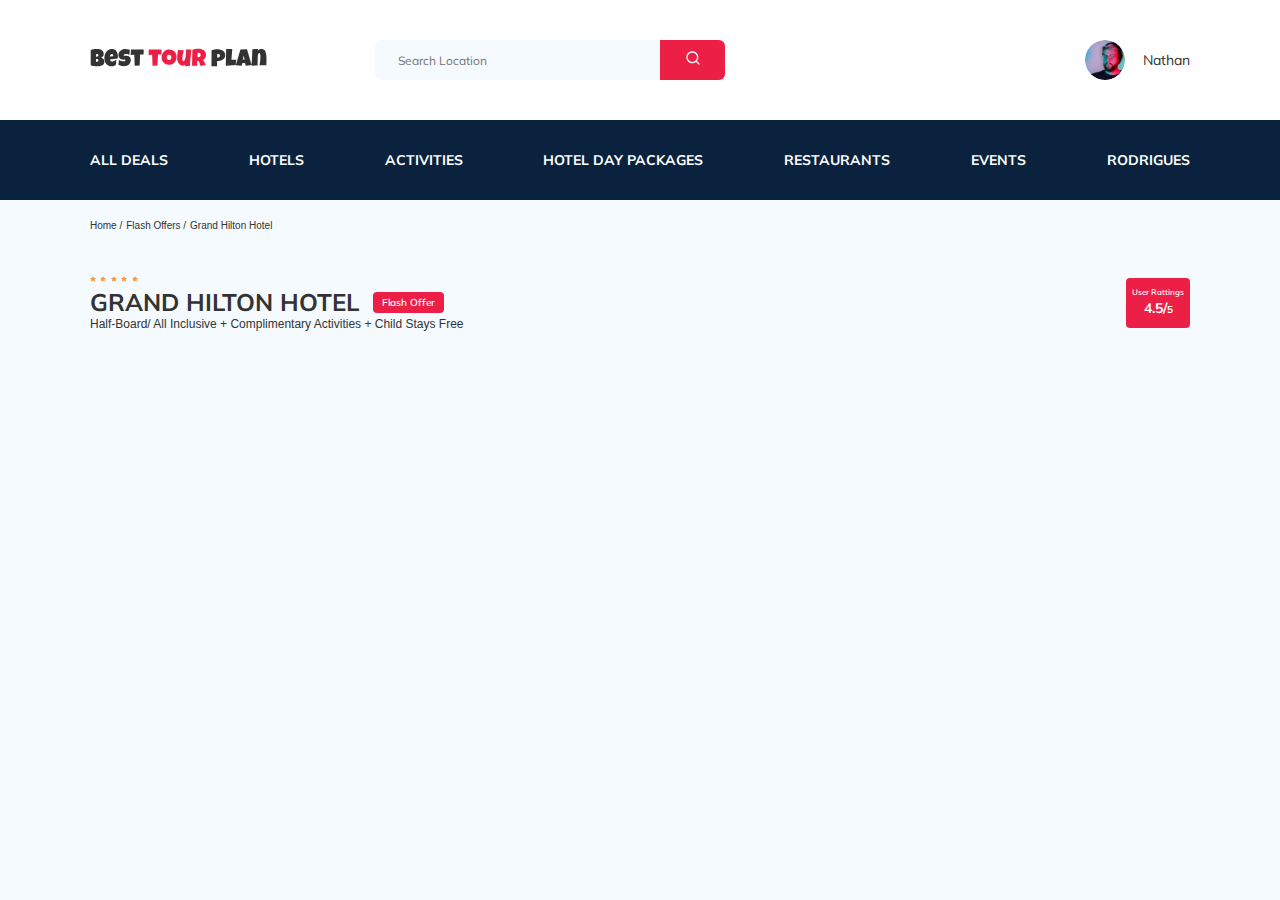
==== best-tour-plan/index.html @ d9a7b3c7 "fixd: Hotel" ====
<!DOCTYPE html>
<html lang="ru">
<head>
    <meta charset="UTF-8">
    <meta name="viewport" content="width=device-width, initial-scale=1.0">
    <title>Best tour plan - Booking Hotel</title>
    <link href="https://fonts.googleapis.com/css2?family=Mulish:wght@400;600;700&family=Nunito:wght@400;600;800&display=swap" rel="stylesheet">
    <link rel="stylesheet" href="css/style.css">
</head>
<body>
  <header class="header">
    <div class="container">
      <div class="header-top">
        <a class="logo" href="#">
          <img class="logo__img" src="image/logo-horizont.svg" alt="logo: Best tour plan - Booking Hotel">
        </a>
        
        <form action="#" class="search header__search">
          <input type="text" class="search__input" placeholder="Search Location">
          <button class="search__button">
            <img class="search__button-img" src="image/search.svg" alt="search">
          </button>
        </form>

        <a href="#" class="user header__user">
          <img class="user__avatar" src="image/user.png" alt="user__name: Nathan" width="40" height="40">
          <span class="user__name">Nathan</span>
        </a>
        <button class="header-burger header-burger__menu">
          <span class="header-burger__menu-line"></span>
          <span class="header-burger__menu-line"></span>
          <span class="header-burger__menu-line"></span>
        </button>
      </div>
    </div>
  </header>
    <!-- /.haeder --> 
  <nav class="nav">
    <div class="container">
      <ul class="menu">
        <li class="menu__item"><a class="menu__item-link" href="#">All Deals</a></li>
        <li class="menu__item"><a class="menu__item-link" href="#">Hotels</a></li>
        <li class="menu__item"><a class="menu__item-link" href="#">Activities</a></li>
        <li class="menu__item"><a class="menu__item-link" href="#">Hotel Day Packages</a></li>
        <li class="menu__item"><a class="menu__item-link" href="#">Restaurants</a></li>
        <li class="menu__item"><a class="menu__item-link" href="#">Events</a></li>
        <li class="menu__item"><a class="menu__item-link" href="#">Rodrigues</a></li>
      </ul>
    </div>
  </nav>

  <nav class="breadCrumb">
    <div class="container">
      <ul class="breadCrumb-menu">
        <li class="breadCrumb-menu__list"><a class="breadCrumb-menu__link" href="#">Home</a></li>
        <li class="breadCrumb-menu__list"><a class="breadCrumb-menu__link" href="#">Flash Offers</a></li>
        <li class="breadCrumb-menu__list">Grand Hilton Hotel</li>
      </ul>
    </div>
  </nav>

  <section class="hotel">
    <div class="container">
      <div class="hotel-info">
        <div class="hotel-info__left">
          <div class="hotel-wrapper">
            <div class="ratting hotel-info__ratting">
              <img src="image/Star.svg" alt="star" class="ratting__star">
              <img src="image/Star.svg" alt="star" class="ratting__star">
              <img src="image/Star.svg" alt="star" class="ratting__star">
              <img src="image/Star.svg" alt="star" class="ratting__star">
              <img src="image/Star.svg" alt="star" class="ratting__star">
            </div>
            <h1 class="hotel-info__titlle hotel-info__titlle--grand">GRAND HILTON HOTEL</h1>
            <span class="hotel-info__offer">Flash Offer</span>
          </div>
          <p class="hotel-info__descriptions">Half-Board/ All Inclusive + Complimentary Activities&nbsp;+&nbsp;Child Stays Free</p>
        </div>
        <div class="hotel-info__rigth">
          <span class="hotel-info__rigth-rattings">User Rattings</span>
          <div class="hotel-info__rigth-counter">4.5/<span class="hotel-info__rigth-five">5</span></div>
        </div>
      </div>
    </div>
  </section>


</body>
</html>
---- best-tour-plan/css/style.css ----
* {
  box-sizing: border-box;
}

body {
  font-family: 'Muli', sans-serif;
  color: #333333;
  background: #F5FAFE;
}

a {
  text-decoration: none;
  color: inherit;
}

li {
  list-style: none;
}

img {
  max-width: 100%;
}

.container {
  max-width: 1100px;
  margin: auto;
}

/*! normalize.css v8.0.1 | MIT License | github.com/necolas/normalize.css */
/* Document
   ========================================================================== */
/**
 * 1. Correct the line height in all browsers.
 * 2. Prevent adjustments of font size after orientation changes in iOS.
 */
html {
  line-height: 1.15;
  /* 1 */
  -webkit-text-size-adjust: 100%;
  /* 2 */
}

/* Sections
   ========================================================================== */
/**
 * Remove the margin in all browsers.
 */
body {
  margin: 0;
}

/**
 * Render the `main` element consistently in IE.
 */
main {
  display: block;
}

/**
 * Correct the font size and margin on `h1` elements within `section` and
 * `article` contexts in Chrome, Firefox, and Safari.
 */
h1 {
  font-size: 2em;
  margin: 0.67em 0;
}

/* Grouping content
   ========================================================================== */
/**
 * 1. Add the correct box sizing in Firefox.
 * 2. Show the overflow in Edge and IE.
 */
hr {
  box-sizing: content-box;
  /* 1 */
  height: 0;
  /* 1 */
  overflow: visible;
  /* 2 */
}

/**
 * 1. Correct the inheritance and scaling of font size in all browsers.
 * 2. Correct the odd `em` font sizing in all browsers.
 */
pre {
  font-family: monospace, monospace;
  /* 1 */
  font-size: 1em;
  /* 2 */
}

/* Text-level semantics
   ========================================================================== */
/**
 * Remove the gray background on active links in IE 10.
 */
a {
  background-color: transparent;
}

/**
 * 1. Remove the bottom border in Chrome 57-
 * 2. Add the correct text decoration in Chrome, Edge, IE, Opera, and Safari.
 */
abbr[title] {
  border-bottom: none;
  /* 1 */
  text-decoration: underline;
  /* 2 */
  text-decoration: underline dotted;
  /* 2 */
}

/**
 * Add the correct font weight in Chrome, Edge, and Safari.
 */
b,
strong {
  font-weight: bolder;
}

/**
 * 1. Correct the inheritance and scaling of font size in all browsers.
 * 2. Correct the odd `em` font sizing in all browsers.
 */
code,
kbd,
samp {
  font-family: monospace, monospace;
  /* 1 */
  font-size: 1em;
  /* 2 */
}

/**
 * Add the correct font size in all browsers.
 */
small {
  font-size: 80%;
}

/**
 * Prevent `sub` and `sup` elements from affecting the line height in
 * all browsers.
 */
sub,
sup {
  font-size: 75%;
  line-height: 0;
  position: relative;
  vertical-align: baseline;
}

sub {
  bottom: -0.25em;
}

sup {
  top: -0.5em;
}

/* Embedded content
   ========================================================================== */
/**
 * Remove the border on images inside links in IE 10.
 */
img {
  border-style: none;
}

/* Forms
   ========================================================================== */
/**
 * 1. Change the font styles in all browsers.
 * 2. Remove the margin in Firefox and Safari.
 */
button,
input,
optgroup,
select,
textarea {
  font-family: inherit;
  /* 1 */
  font-size: 100%;
  /* 1 */
  line-height: 1.15;
  /* 1 */
  margin: 0;
  /* 2 */
}

/**
 * Show the overflow in IE.
 * 1. Show the overflow in Edge.
 */
button,
input {
  /* 1 */
  overflow: visible;
}

/**
 * Remove the inheritance of text transform in Edge, Firefox, and IE.
 * 1. Remove the inheritance of text transform in Firefox.
 */
button,
select {
  /* 1 */
  text-transform: none;
}

/**
 * Correct the inability to style clickable types in iOS and Safari.
 */
button,
[type="button"],
[type="reset"],
[type="submit"] {
  -webkit-appearance: button;
}

/**
 * Remove the inner border and padding in Firefox.
 */
button::-moz-focus-inner,
[type="button"]::-moz-focus-inner,
[type="reset"]::-moz-focus-inner,
[type="submit"]::-moz-focus-inner {
  border-style: none;
  padding: 0;
}

/**
 * Restore the focus styles unset by the previous rule.
 */
button:-moz-focusring,
[type="button"]:-moz-focusring,
[type="reset"]:-moz-focusring,
[type="submit"]:-moz-focusring {
  outline: 1px dotted ButtonText;
}

/**
 * Correct the padding in Firefox.
 */
fieldset {
  padding: 0.35em 0.75em 0.625em;
}

/**
 * 1. Correct the text wrapping in Edge and IE.
 * 2. Correct the color inheritance from `fieldset` elements in IE.
 * 3. Remove the padding so developers are not caught out when they zero out
 *    `fieldset` elements in all browsers.
 */
legend {
  box-sizing: border-box;
  /* 1 */
  color: inherit;
  /* 2 */
  display: table;
  /* 1 */
  max-width: 100%;
  /* 1 */
  padding: 0;
  /* 3 */
  white-space: normal;
  /* 1 */
}

/**
 * Add the correct vertical alignment in Chrome, Firefox, and Opera.
 */
progress {
  vertical-align: baseline;
}

/**
 * Remove the default vertical scrollbar in IE 10+.
 */
textarea {
  overflow: auto;
}

/**
 * 1. Add the correct box sizing in IE 10.
 * 2. Remove the padding in IE 10.
 */
[type="checkbox"],
[type="radio"] {
  box-sizing: border-box;
  /* 1 */
  padding: 0;
  /* 2 */
}

/**
 * Correct the cursor style of increment and decrement buttons in Chrome.
 */
[type="number"]::-webkit-inner-spin-button,
[type="number"]::-webkit-outer-spin-button {
  height: auto;
}

/**
 * 1. Correct the odd appearance in Chrome and Safari.
 * 2. Correct the outline style in Safari.
 */
[type="search"] {
  -webkit-appearance: textfield;
  /* 1 */
  outline-offset: -2px;
  /* 2 */
}

/**
 * Remove the inner padding in Chrome and Safari on macOS.
 */
[type="search"]::-webkit-search-decoration {
  -webkit-appearance: none;
}

/**
 * 1. Correct the inability to style clickable types in iOS and Safari.
 * 2. Change font properties to `inherit` in Safari.
 */
::-webkit-file-upload-button {
  -webkit-appearance: button;
  /* 1 */
  font: inherit;
  /* 2 */
}

/* Interactive
   ========================================================================== */
/*
 * Add the correct display in Edge, IE 10+, and Firefox.
 */
details {
  display: block;
}

/*
 * Add the correct display in all browsers.
 */
summary {
  display: list-item;
}

/* Misc
   ========================================================================== */
/**
 * Add the correct display in IE 10+.
 */
template {
  display: none;
}

/**
 * Add the correct display in IE 10.
 */
[hidden] {
  display: none;
}

.header {
  background-color: #fff;
}

.header-top {
  display: flex;
  align-items: center;
  justify-content: space-between;
  padding-top: 40px;
  padding-bottom: 40px;
}

.header__search {
  margin-right: auto;
  margin-left: 108px;
}

.header-burger__menu {
  display: none;
  border: none;
}

.logo__img {
  width: 177px;
}

.search {
  display: flex;
  position: relative;
  overflow: hidden;
  border-radius: 6px;
  height: 40px;
}

.search__input {
  background-color: #fff;
  width: 350px;
  background: #F5FAFE;
  border: none;
  font-size: 12px;
  padding-left: 23px;
  padding-right: 75px;
  color: #333333;
  height: 100%;
  outline: none;
  font-family: Mulish;
  font-weight: 400;
}

.search__button {
  position: absolute;
  top: 0;
  right: 0;
  width: 65px;
  height: 100%;
  border: none;
  background-color: #EC1F46;
}

.user {
  display: flex;
  align-items: center;
  text-decoration: none;
}

.user__avatar {
  border-radius: 50%;
  object-fit: cover;
}

.user__name {
  margin-left: 18px;
  font-size: 14px;
  line-height: 18px;
  font-family: Mulish;
  color: #333333;
}

.nav {
  background-color: #0A223D;
  padding-top: 31px;
  padding-bottom: 31px;
}

.menu {
  display: flex;
  justify-content: space-between;
  padding-left: 0;
  margin-top: 0;
  margin-bottom: 0;
  align-items: center;
}

.menu__item {
  font-family: Mulish;
  font-style: normal;
  font-weight: bold;
  font-size: 14px;
  line-height: 18px;
  color: #ffff;
}

.menu__item-link {
  text-transform: uppercase;
}

.breadCrumb {
  padding-top: 19px;
  padding-bottom: 18px;
}

.breadCrumb-menu {
  padding-left: 0px;
  display: flex;
  font-size: 10px;
  line-height: 13px;
  color: #333333;
  margin: 0;
}

.breadCrumb-menu__list:not(:last-child)::after {
  content: " /";
  margin-right: 4px;
}

.hotel {
  padding-top: 24px;
  padding-bottom: 20px;
}

.hotel-info {
  display: flex;
  justify-content: space-between;
  align-items: center;
}

.hotel-info__ratting {
  margin-bottom: 5px;
}

.hotel-info__titlle {
  margin: 0;
  font-family: 'Mulish', sans-serif;
  font-weight: bold;
  font-size: 24px;
  line-height: 30px;
}

.hotel-info__titlle--grand {
  margin-right: 14px;
}

.hotel-info__offer {
  background: #EC1F46;
  border-radius: 4px;
  padding: 4px 9px;
  color: #fff;
  font-family: Mulish;
  font-weight: 600;
  font-size: 10px;
  line-height: 13px;
}

.hotel-info__descriptions {
  margin: 0;
  font-size: 12px;
  line-height: 15px;
}

.hotel-info__rigth {
  display: flex;
  flex-direction: column;
  align-items: center;
  background: #EC1F46;
  border-radius: 4px;
  max-width: 65px;
  min-height: 45px;
  padding: 9px 6px;
  color: #fff;
}

.hotel-info__rigth-five {
  font-size: 10px;
}

.hotel-info__rigth-rattings {
  font-family: 'Mulish', sans-serif;
  font-weight: 600;
  font-size: 8px;
  line-height: 10px;
  margin-bottom: 2px;
}

.hotel-info__rigth-counter {
  font-family: Mulish;
  font-weight: bold;
  font-size: 14px;
  line-height: 18px;
}

.hotel-wrapper {
  display: flex;
  flex-wrap: wrap;
  align-items: center;
}

.ratting {
  flex-basis: 100%;
  line-height: 6px;
}

.ratting__star {
  width: 6px;
  height: 6px;
}

@media (max-width: 1200px) {
  .container {
    max-width: 960px;
  }
}

@media (max-width: 992px) {
  .container {
    max-width: 700px;
  }
  .header-top {
    padding-top: 30px;
    padding-bottom: 30px;
  }
  .header__search {
    margin-left: auto;
  }
  .search__input {
    max-width: 340px;
  }
  .logo__img {
    width: 132px;
  }
  .nav {
    padding-top: 22px;
    padding-bottom: 22px;
  }
  .menu__item-link {
    font-size: 12px;
    line-height: 15px;
  }
}

@media (max-width: 768px) {
  .container {
    max-width: 576px;
    width: 92%;
  }
  .header__search, .header__user {
    display: none;
  }
  .header-burger {
    cursor: pointer;
  }
  .header-burger__menu {
    display: flex;
    align-items: center;
    justify-content: space-between;
    flex-direction: column;
    border: none;
    width: 16px;
    height: 11px;
    background-color: #fff;
  }
  .header-burger__menu-line {
    width: 16px;
    height: 1px;
    background-color: #333333;
  }
  .nav {
    display: none;
  }
  .hotel-info__left {
    width: 100%;
  }
  .hotel-info__offer {
    order: -1;
    margin-bottom: 10px;
  }
  .hotel-info__titlle {
    flex-basis: 100%;
  }
  .hotel-info__ratting {
    margin-bottom: 17px;
  }
  .hotel-info__rigth {
    display: none;
  }
  .hotel-wrapper {
    justify-content: space-between;
    align-items: center;
  }
  .ratting {
    flex-basis: auto;
  }
}

@media (max-width: 576px) {
  .logo__img {
    width: 99px;
  }
  .hotel-info__descriptions {
    max-width: 280px;
  }
}
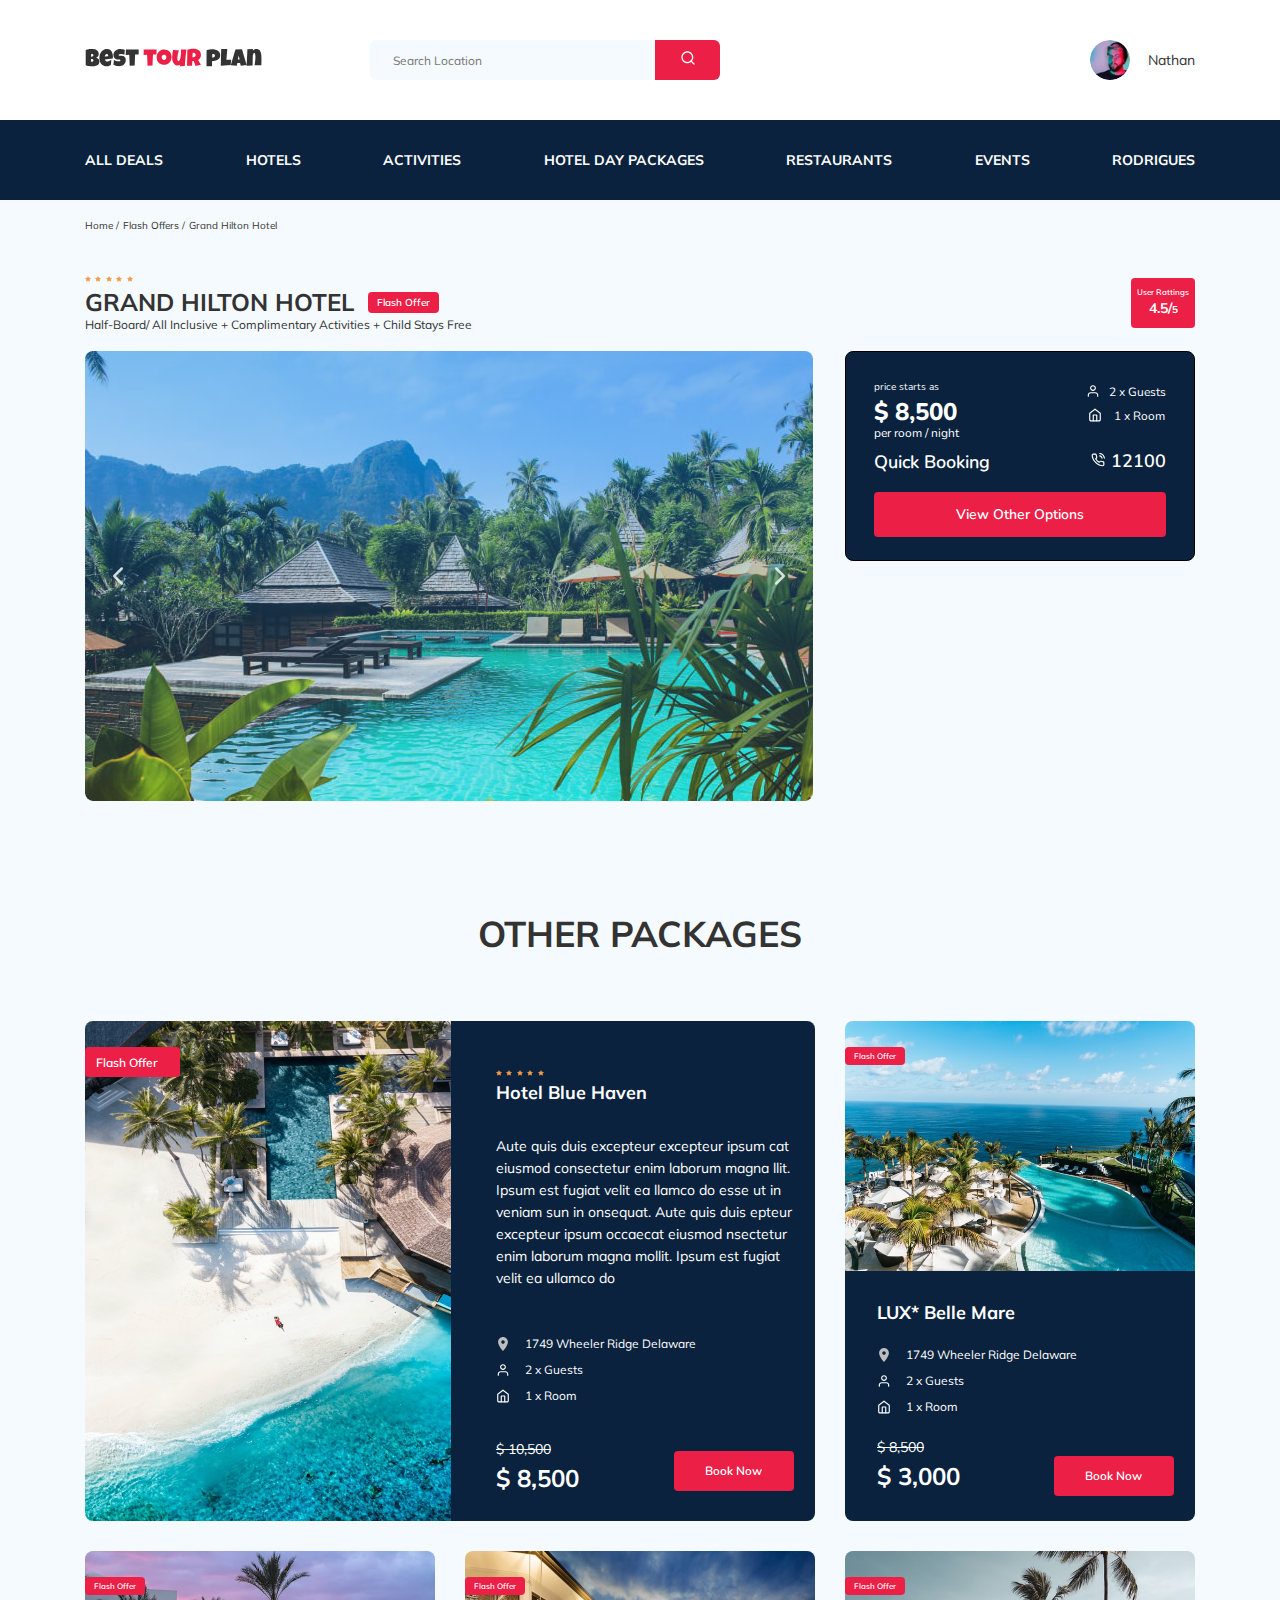
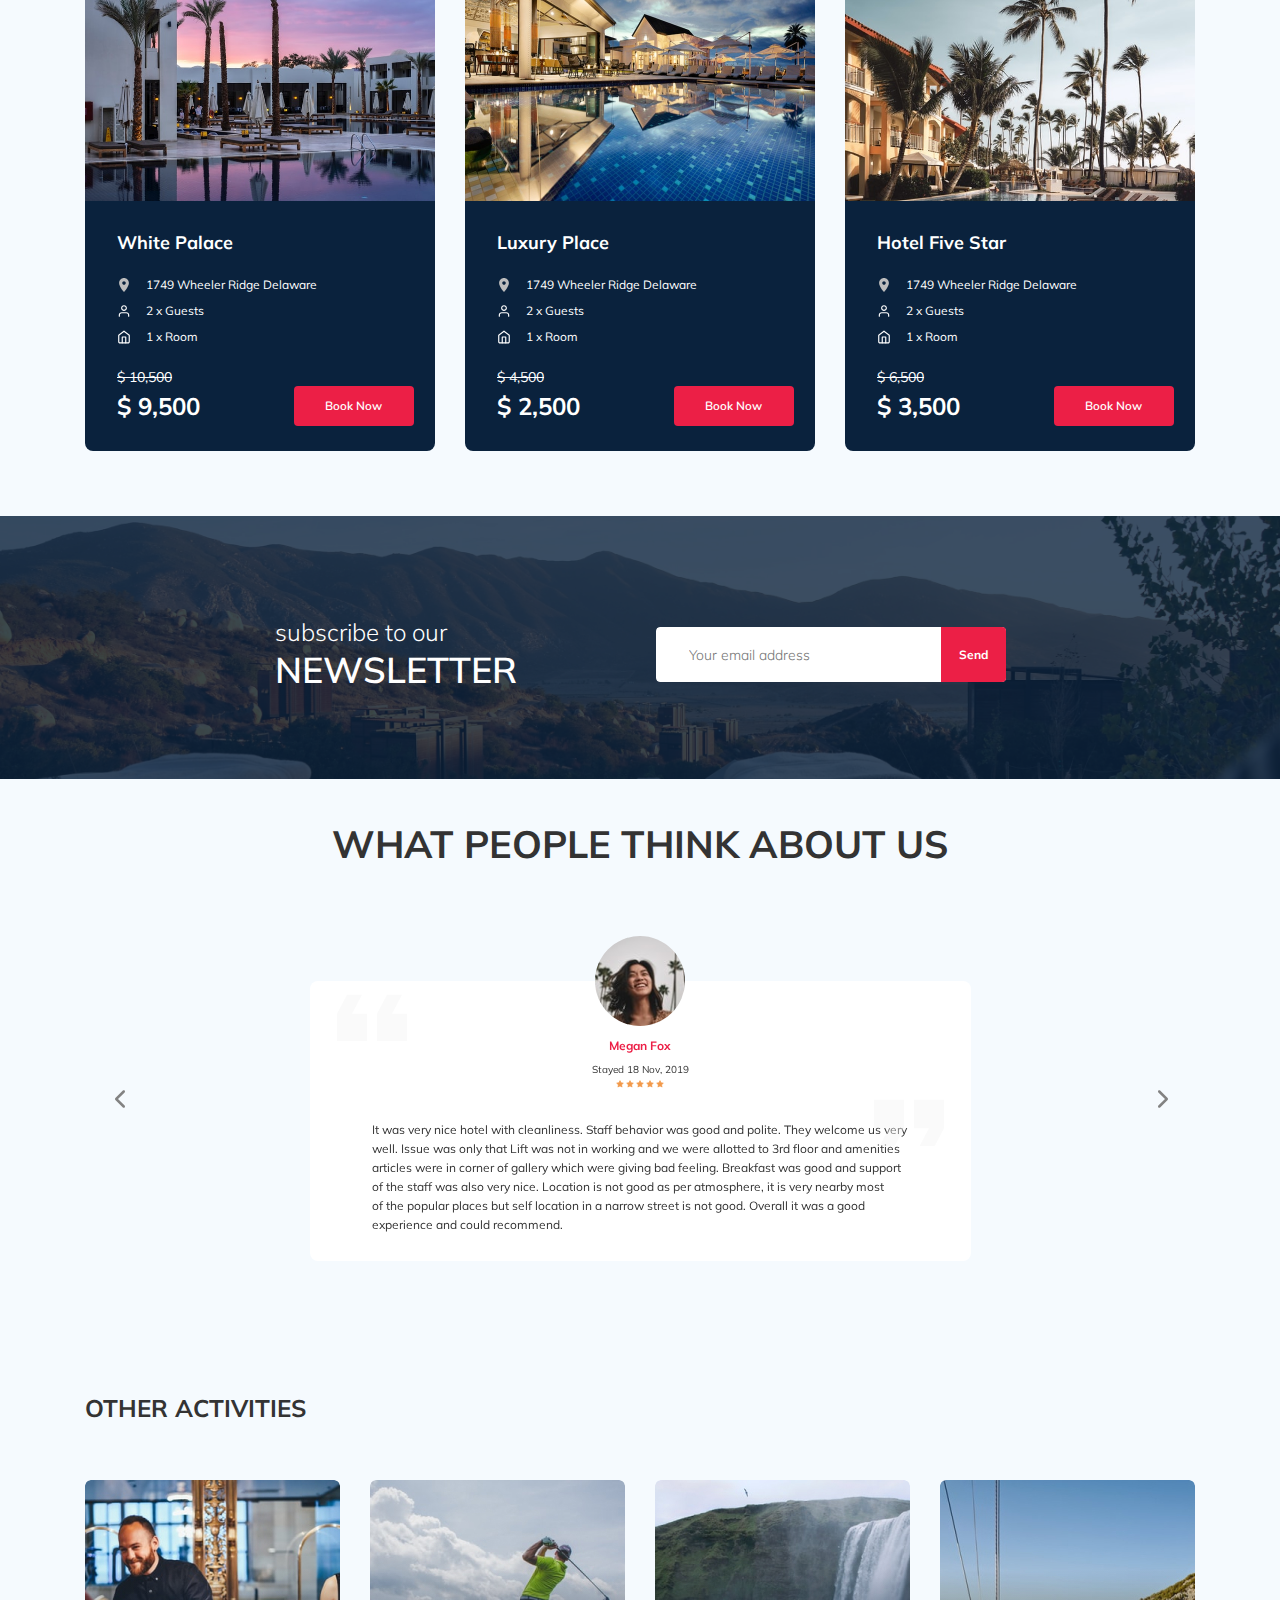
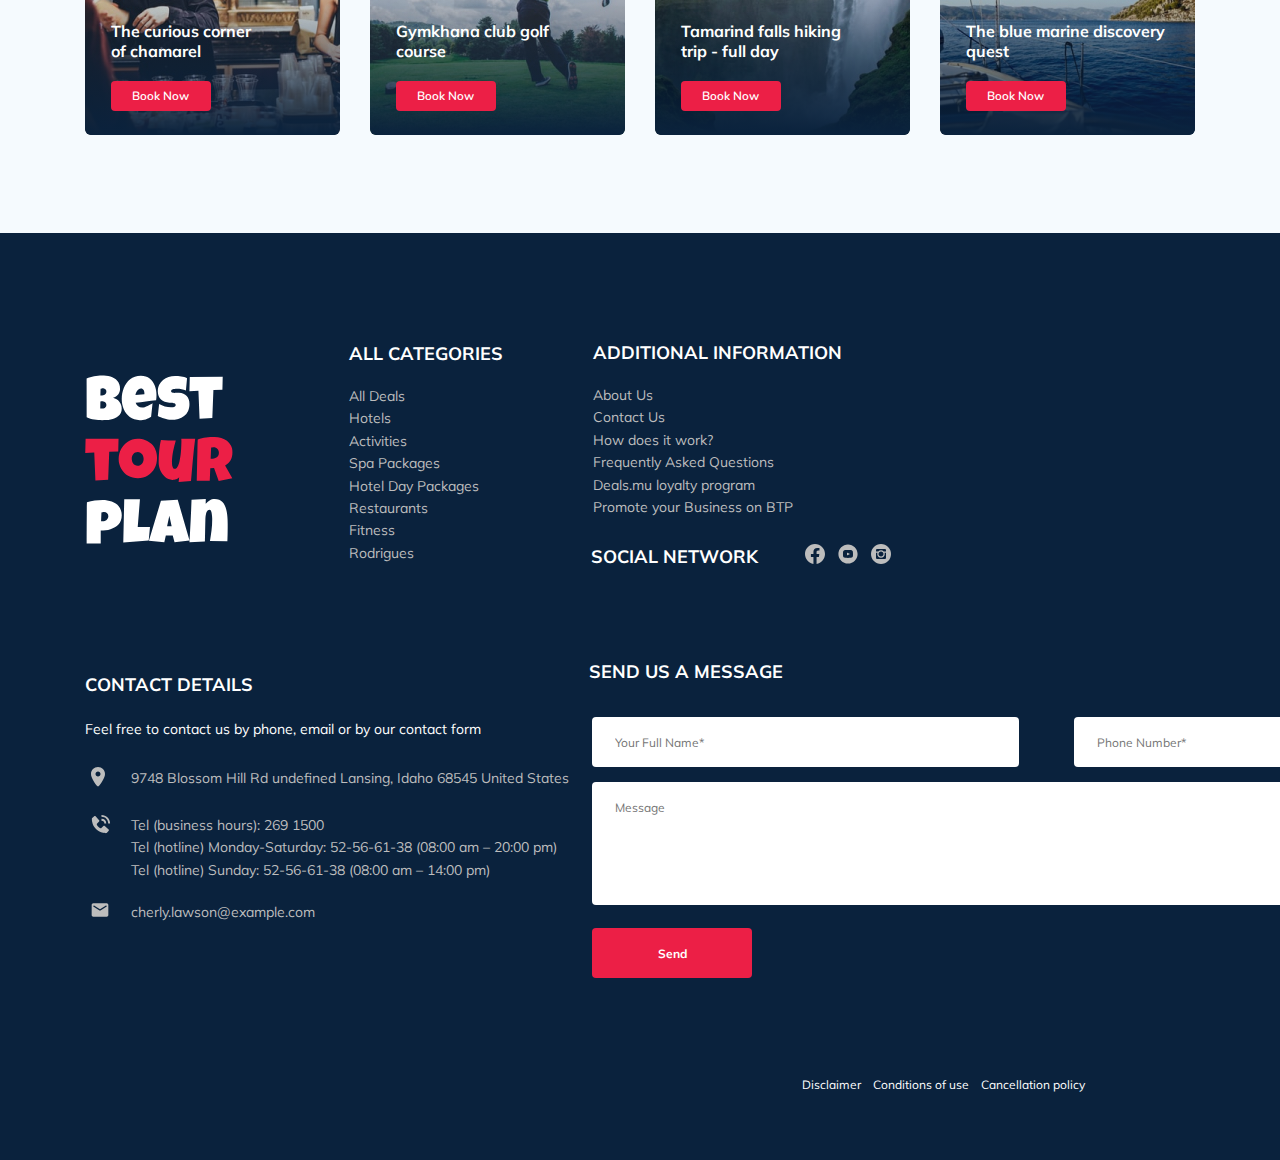
==== commit d5c123c2: "Создание модального окна-1" ====
--- a/best-tour-plan/index.html
+++ b/best-tour-plan/index.html
@@ -4,40 +4,62 @@
     <meta charset="UTF-8">
     <meta name="viewport" content="width=device-width, initial-scale=1.0">
     <title>Best tour plan - Booking Hotel</title>
-    <link href="https://fonts.googleapis.com/css2?family=Mulish:wght@400;600;700&family=Nunito:wght@400;600;800&display=swap" rel="stylesheet">
+    <link rel="preconnect" href="https://fonts.gstatic.com">
+    <link href="https://fonts.googleapis.com/css2?family=Mulish:wght@400;600;700&family=Nunito:wght@400;600;700;800&display=swap" rel="stylesheet">
+    <link rel="stylesheet" href="css/swiper-bundle.min.css">
     <link rel="stylesheet" href="css/style.css">
-</head>
-<body>
-  <header class="header">
-    <div class="container">
-      <div class="header-top">
+    <script src="https://api-maps.yandex.ru/2.1/?apikey=8a66a828-e07d-4844-b095-63c382f97d7a&lang=ru_RU" type="text/javascript"></script>
+    <script src="js/swiper-bundle.min.js" defer></script>
+    <script src="js/main.js" defer></script>
+  </head>
+  <body>
+    <header class="header header--mobile-fixed">
+      <div class="container">
+        <div class="header-top">
         <a class="logo" href="#">
           <img class="logo__img" src="image/logo-horizont.svg" alt="logo: Best tour plan - Booking Hotel">
         </a>
         
-        <form action="#" class="search header__search">
+        <form action="#" class="search header__search search--mobile-hidden">
           <input type="text" class="search__input" placeholder="Search Location">
           <button class="search__button">
             <img class="search__button-img" src="image/search.svg" alt="search">
           </button>
         </form>
-
-        <a href="#" class="user header__user">
+        
+        <a href="#" class="user header__user user--mobile-hidden">
           <img class="user__avatar" src="image/user.png" alt="user__name: Nathan" width="40" height="40">
           <span class="user__name">Nathan</span>
         </a>
-        <button class="header-burger header-burger__menu">
-          <span class="header-burger__menu-line"></span>
-          <span class="header-burger__menu-line"></span>
-          <span class="header-burger__menu-line"></span>
+        <button class="burger header__burger">
+          <span class="burger__line"></span>
+          <span class="burger__line"></span>
+          <span class="burger__line"></span>
         </button>
       </div>
     </div>
   </header>
-    <!-- /.haeder --> 
+  <!-- /.haeder --> 
   <nav class="nav">
     <div class="container">
       <ul class="menu">
+
+        <li class="menu__item menu__item--mobile-visible">
+          <a href="#" class="user menu__user user--mobile-visible">
+            <img class="user__avatar" src="image/user.png" alt="user__name: Nathan" width="40" height="40">
+            <span class="user__name user__name--ligth">Nathan</span>
+          </a>
+        </li>
+
+        <li class="menu__item menu__item--mobile-visible">
+          <form action="#" class="search menu__search search--mobile-visible">
+            <input type="text" class="search__input" placeholder="Search Location">
+            <button class="search__button">
+              <img class="search__button-img" src="image/search.svg" alt="search">
+            </button>
+          </form>
+        </li>
+
         <li class="menu__item"><a class="menu__item-link" href="#">All Deals</a></li>
         <li class="menu__item"><a class="menu__item-link" href="#">Hotels</a></li>
         <li class="menu__item"><a class="menu__item-link" href="#">Activities</a></li>
@@ -48,8 +70,8 @@
       </ul>
     </div>
   </nav>
-
-  <nav class="breadCrumb">
+  
+  <nav class="breadCrumb breadCrumb--mb78">
     <div class="container">
       <ul class="breadCrumb-menu">
         <li class="breadCrumb-menu__list"><a class="breadCrumb-menu__link" href="#">Home</a></li>
@@ -61,29 +83,501 @@
 
   <section class="hotel">
     <div class="container">
-      <div class="hotel-info">
-        <div class="hotel-info__left">
-          <div class="hotel-wrapper">
-            <div class="ratting hotel-info__ratting">
-              <img src="image/Star.svg" alt="star" class="ratting__star">
-              <img src="image/Star.svg" alt="star" class="ratting__star">
-              <img src="image/Star.svg" alt="star" class="ratting__star">
-              <img src="image/Star.svg" alt="star" class="ratting__star">
-              <img src="image/Star.svg" alt="star" class="ratting__star">
-            </div>
-            <h1 class="hotel-info__titlle hotel-info__titlle--grand">GRAND HILTON HOTEL</h1>
-            <span class="hotel-info__offer">Flash Offer</span>
-          </div>
-          <p class="hotel-info__descriptions">Half-Board/ All Inclusive + Complimentary Activities&nbsp;+&nbsp;Child Stays Free</p>
-        </div>
-        <div class="hotel-info__rigth">
-          <span class="hotel-info__rigth-rattings">User Rattings</span>
-          <div class="hotel-info__rigth-counter">4.5/<span class="hotel-info__rigth-five">5</span></div>
-        </div>
-      </div>
-    </div>
+        <div class="hotel-info">
+          <div class="hotel-info__left">
+            <div class="hotel-wrapper">
+              <div class="ratting hotel-info__ratting">
+                <img src="image/Star.svg" alt="star" class="ratting__star">
+                <img src="image/Star.svg" alt="star" class="ratting__star">
+                <img src="image/Star.svg" alt="star" class="ratting__star">
+                <img src="image/Star.svg" alt="star" class="ratting__star">
+                <img src="image/Star.svg" alt="star" class="ratting__star">
+              </div>
+              <h1 class="hotel-info__titlle hotel-info__titlle--grand">GRAND HILTON HOTEL</h1>
+              <span class="hotel-info__offer">Flash Offer</span>
+            </div>
+            <p class="hotel-info__descriptions">Half-Board/ All Inclusive + Complimentary Activities&nbsp;+&nbsp;Child Stays Free</p>
+          </div>
+          <div class="hotel-info__rigth">
+            <span class="hotel-info__rigth-rattings">User Rattings</span>
+            <div class="hotel-info__rigth-counter">4.5/<span class="hotel-info__rigth-five">5</span></div>
+          </div>
+        </div>
+
+        <div class="hotel-grid">
+                <!-- Slider main container -->
+          <div class="swiper-container hotel-slider hotel__slider">
+              <!-- Additional required wrapper -->
+            <div class="swiper-wrapper">
+              <!-- Slides -->
+              <div class="swiper-slide hotel-slider__item"><img class="hotel-slider__img" src="image/slaider-1.jpg" alt="slider" width="728" height="450"></div>
+              <div class="swiper-slide hotel-slider__item"><img class="hotel-slider__img" src="image/slaider-2.jpg" alt="slider" width="728" height="450"></div>
+              <div class="swiper-slide hotel-slider__item"><img class="hotel-slider__img" src="image/slaider-3.jpg" alt="slider" width="728" height="450"></div>
+              <div class="swiper-slide hotel-slider__item"><img class="hotel-slider__img" src="image/slaider-4.jpg" alt="slider" width="728" height="450"></div>
+              <div class="swiper-slide hotel-slider__item"><img class="hotel-slider__img" src="image/slaider-5.jpg" alt="slider" width="728" height="450"></div>
+            </div>
+              <!-- If we need navigation buttons -->
+            <button class="hotel-slider__button  hotel-slider__button--next"></button>
+            <button class="hotel-slider__button  hotel-slider__button--prev"></button>
+          </div>
+          <div class="hotel-grid__rigth">
+            <div class="booking hotel__booking">
+              <div class="booking__info">
+                <div class="booking__price">
+                  <span class="booking__start">price starts as</span>
+                  <strong class="booking__pricetag">$ 8,500</strong>
+                  <span class="booking__per-room">per room / night</span>
+                </div>
+                  <!-- /.booking__price -->
+                <div class="booking__room">
+                  <div class="booking__text">
+                    <img src="image/user.svg" alt="icon: user" class="booking__icon">
+                    <span class="booking__description">2 x Guests</span>
+                  </div>
+                  <div class="booking__text">
+                    <img src="image/home.svg" alt="icon: home" class="booking__icon">
+                    <span class="booking__description">1 x Room</span>
+                  </div>
+                </div>
+                  <!-- /.boking__room -->
+              </div>
+                  <!-- /.booking__info -->
+                <div class="booking__callCenter">
+                  <span class="booking__callCenter-text">Quick Booking</span>
+                  <a class="booking__callCenter-number" href="tell:12100">
+                    <img class="booking__callCenter-img" src="image/phone-call.svg" alt="icon: phone">
+                    <span class="booking__callCenter-num">12100</span>
+                  </a>
+                </div>
+                <!-- /.booking__call-centr -->
+                <button class="button booking__button" data-path="form-popup">View Other Options</button>
+            </div>
+            <!-- /.booking -->
+            <div class="map" id="map"></div>
+            <!-- /.map -->
+          </div>
+        </div>
+    </div>
+    <!-- /.container hotel -->
   </section>
-
+  
+  <section class="otherPackages">
+    <div class="container">
+      <h2 class="otherPackages-title">Other Packages</h2>
+      <div class="otherPackages-wrapper">
+        <div class="card-hotel">
+          <span class="card-hotel__info-offer">Flash Offer</span>
+          <div class="card-hotel__info">
+            <img class="card-hotel__img" src="image/BlueHaven.jpg" alt="Hotel Blue Haven">
+          </div>
+          <!-- /.card-hotel__info -->
+          <div class="card-hotel__hotel-bg">
+            <div class="ratting card-hotel__ratting">
+              <img src="image/Star.svg" alt="star" class="ratting__star" width="6" height="6">
+              <img src="image/Star.svg" alt="star" class="ratting__star" width="6" height="6">
+              <img src="image/Star.svg" alt="star" class="ratting__star" width="6" height="6">
+              <img src="image/Star.svg" alt="star" class="ratting__star" width="6" height="6">
+              <img src="image/Star.svg" alt="star" class="ratting__star" width="6" height="6">
+            </div>
+            <!-- /.ratting -->
+            <h3 class="card-hotel__title">Hotel Blue Haven</h3>
+            <div class="card-hotel__description">
+              Aute quis duis excepteur excepteur ipsum cat eiusmod consectetur enim laborum magna llit. Ipsum est fugiat velit ea llamco do esse ut in veniam sun in onsequat. Aute quis duis epteur excepteur ipsum occaecat eiusmod nsectetur enim laborum magna mollit. Ipsum est fugiat velit ea ullamco do
+            </div>
+            <div class="card-hotel__room">
+              <div class="card-hotel__text">
+                <img src="image/map-marker.svg" alt="icon: map-marker " class="card-hotel__icon"  width="14" height="14">
+                <span class="card-hotel__text-description">1749 Wheeler Ridge  Delaware</span>
+              </div>
+              <div class="card-hotel__text">
+                <img src="image/user.svg" alt="icon: user" class="card-hotel__icon"  width="14" height="14">
+                <span class="card-hotel__text-description">2 x Guests</span>
+              </div>
+              <div class="card-hotel__text">
+                <img src="image/home.svg" alt="icon: home" class="card-hotel__icon" width="14" height="14"> 
+                <span class="card-hotel__text-description">1 x Room</span>
+              </div>
+            </div>
+            <!-- /.card-hotel__room -->
+            <div class="card-hotel__price">
+              <span class="card-hotel__price-oldPrice">$ 10,500</span>
+              <span class="card-hotel__price-newPrice">$ 8,500</span>
+            </div>
+            <button class="card-button card-hotel__button">Book Now</button>
+          </div>
+          <!-- /.card-hotel__hotel-bg -->
+        </div>
+        <!-- /.card-hotel -->
+        <div class="cardHotel">
+          <span class="cardHotel__offer">Flash Offer</span>
+          <img class="cardHotel__img" src="image/Lux.jpg" alt="LUX* Belle Mare">
+          <div class="cardHotel__info">
+            <h3 class="cardHotel__title">LUX* Belle Mare</h3>
+            <div class="cardHotel__room">
+              <div class="cardHotel__text">
+                <img src="image/map-marker.svg" alt="icon: map-marker " class="cardHotel__icon"  width="14" height="14">
+                <span class="cardHotel__text-description">1749 Wheeler Ridge  Delaware</span>
+              </div>
+              <div class="cardHotel__text">
+                <img src="image/user.svg" alt="icon: user" class="cardHotel__icon"  width="14" height="14">
+                <span class="cardHotel__text-description">2 x Guests</span>
+              </div>
+              <div class="cardHotel__text">
+                <img src="image/home.svg" alt="icon: home" class="cardHotel__icon" width="14" height="14"> 
+                <span class="cardHotel__text-description">1 x Room</span>
+              </div>
+            </div>
+            <!-- /.cardHotel__room -->
+            <div class="cardHotel__price">
+              <span class="cardHotel__price-oldPrice">$ 8,500</span>
+              <span class="cardHotel__price-newPrice">$ 3,000</span>
+            </div>
+            <button class="card-button cardHotel__button">Book Now</button>
+          </div>
+          <!-- /.cardHotel__info -->
+        </div>
+        <!-- /.cardHotel -->
+        <div class="cardHotel">
+          <span class="cardHotel__offer">Flash Offer</span>
+          <img class="cardHotel__img" src="image/white.jpg" alt="hotel: White Palace">
+          <div class="cardHotel__info">
+            <h3 class="cardHotel__title">White Palace</h3>
+            <div class="cardHotel__room">
+              <div class="cardHotel__text">
+                <img src="image/map-marker.svg" alt="icon: map-marker " class="cardHotel__icon"  width="14" height="14">
+                <span class="cardHotel__text-description">1749 Wheeler Ridge  Delaware</span>
+              </div>
+              <div class="cardHotel__text">
+                <img src="image/user.svg" alt="icon: user" class="cardHotel__icon"  width="14" height="14">
+                <span class="cardHotel__text-description">2 x Guests</span>
+              </div>
+              <div class="cardHotel__text">
+                <img src="image/home.svg" alt="icon: home" class="cardHotel__icon" width="14" height="14"> 
+                <span class="cardHotel__text-description">1 x Room</span>
+              </div>
+            </div>
+            <!-- /.cardHotel__room -->
+            <div class="cardHotel__price">
+              <span class="cardHotel__price-oldPrice">$ 10,500</span>
+              <span class="cardHotel__price-newPrice">$ 9,500</span>
+            </div>
+            <button class="card-button cardHotel__button">Book Now</button>
+          </div>
+          <!-- /.cardHotel__info -->
+        </div>
+        <!-- /.cardHotel -->
+        <div class="cardHotel">
+          <span class="cardHotel__offer">Flash Offer</span>
+          <img class="cardHotel__img" src="image/Luxury.jpg" alt="hotel: Luxury Place">
+          <div class="cardHotel__info">
+            <h3 class="cardHotel__title">Luxury Place</h3>
+            <div class="cardHotel__room">
+              <div class="cardHotel__text">
+                <img src="image/map-marker.svg" alt="icon: map-marker " class="cardHotel__icon"  width="14" height="14">
+                <span class="cardHotel__text-description">1749 Wheeler Ridge  Delaware</span>
+              </div>
+              <div class="cardHotel__text">
+                <img src="image/user.svg" alt="icon: user" class="cardHotel__icon"  width="14" height="14">
+                <span class="cardHotel__text-description">2 x Guests</span>
+              </div>
+              <div class="cardHotel__text">
+                <img src="image/home.svg" alt="icon: home" class="cardHotel__icon" width="14" height="14"> 
+                <span class="cardHotel__text-description">1 x Room</span>
+              </div>
+            </div>
+            <!-- /.cardHotel__room -->
+            <div class="cardHotel__price">
+              <span class="cardHotel__price-oldPrice">$ 4,500</span>
+              <span class="cardHotel__price-newPrice">$ 2,500</span>
+            </div>
+            <button class="card-button cardHotel__button">Book Now</button>
+          </div>
+          <!-- /.cardHotel__info -->
+        </div>
+        <!-- /.cardHotel -->
+        <div class="cardHotel">
+          <span class="cardHotel__offer">Flash Offer</span>
+          <img class="cardHotel__img" src="image/Five-star.jpg" alt="hotel: Five Star">
+          <div class="cardHotel__info">
+            <h3 class="cardHotel__title">Hotel Five Star</h3>
+            <div class="cardHotel__room">
+              <div class="cardHotel__text">
+                <img src="image/map-marker.svg" alt="icon: map-marker " class="cardHotel__icon"  width="14" height="14">
+                <span class="cardHotel__text-description">1749 Wheeler Ridge  Delaware</span>
+              </div>
+              <div class="cardHotel__text">
+                <img src="image/user.svg" alt="icon: user" class="cardHotel__icon"  width="14" height="14">
+                <span class="cardHotel__text-description">2 x Guests</span>
+              </div>
+              <div class="cardHotel__text">
+                <img src="image/home.svg" alt="icon: home" class="cardHotel__icon" width="14" height="14"> 
+                <span class="cardHotel__text-description">1 x Room</span>
+              </div>
+            </div>
+            <!-- /.cardHotel__room -->
+            <div class="cardHotel__price">
+              <span class="cardHotel__price-oldPrice">$ 6,500</span>
+              <span class="cardHotel__price-newPrice">$ 3,500</span>
+            </div>
+            <button class="card-button cardHotel__button">Book Now</button>
+          </div>
+          <!-- /.cardHotel__info -->
+        </div>
+        <!-- /.cardHotel -->
+      </div>
+      <!-- /.otherPackages-wrapper -->
+    </div>
+    <!-- /.container -->
+  </section>
+
+  <section class="newsletter" id="newsletter">
+    <div class="newsletter-wrapper">
+      <h2 class="newsletter-title">subscribe to our
+        <span class="newsletter-title__subscribe">Newsletter</span>
+      </h2>
+      <form action="send1.php" method="POST" class="subscribe newsletter__subscribe">
+        <input type="text" class="subscribe__input" placeholder="Your email address" name="email">
+        <button class="subscribe__button" type="submit">Send</button>
+      </form>
+    </div>
+    <!-- /.newsletter-wrapper -->
+  </section>
+
+  <section class="reviews">
+    <div class="container">
+      <h2 class="reviews-title">What people think about&nbsp;us</h2>
+      <div class="swiper-container reviews-slider">
+        <div class="swiper-wrapper">
+          <div class="swiper-slide">
+            <div class="reviews-slider__item">
+              <div class="reviews-slider__profile">
+                <img class="reviews-slider__avatar" src="image/reviews__avatar.jpg" alt="photo: Megan Fox" width="90" height="90">
+                <h3 class="reviews-slider__username">Megan Fox</h3>
+                <span class="reviews-slider__date">Stayed 18 Nov, 2019</span>  
+                <div class="rating reviews-slider__rating">
+                  <img src="image/Star.svg" alt="star" class="rating__star reviews-slider__star" width="8" height="8">
+                  <img src="image/Star.svg" alt="star" class="rating__star reviews-slider__star" width="8" height="8">
+                  <img src="image/Star.svg" alt="star" class="rating__star reviews-slider__star" width="8" height="8">
+                  <img src="image/Star.svg" alt="star" class="rating__star reviews-slider__star" width="8" height="8">
+                  <img src="image/Star.svg" alt="star" class="rating__star reviews-slider__star" width="8" height="8">
+                </div>
+                <!-- /.rating -->
+                <p class="reviews-slider__text">
+                  It&nbsp;was very nice hotel with cleanliness. Staff behavior was good and polite. They welcome&nbsp;us very well. Issue was only that Lift was not in&nbsp;working and we&nbsp;were allotted to&nbsp;3rd floor and amenities articles were in&nbsp;corner of&nbsp;gallery which were giving bad feeling. Breakfast was good and support of&nbsp;the staff was also very nice. Location is&nbsp;not good as&nbsp;per atmosphere, it&nbsp;is&nbsp;very nearby most of&nbsp;the popular places but self location in&nbsp;a&nbsp;narrow street is&nbsp;not good. Overall it&nbsp;was a&nbsp;good experience and could recommend. 
+                </p>
+              </div>
+              <!-- /.reviews-slider__profile -->
+            </div>
+            <!-- /.reviews-slider__item -->
+          </div>
+          <!-- /.swiper-slide -->
+          <div class="swiper-slide">
+            <div class="reviews-slider__item">
+              <div class="reviews-slider__profile">
+                <img class="reviews-slider__avatar" src="image/pamela.jpg" alt="photo: Megan Fox" width="90" height="90">
+                <h3 class="reviews-slider__username">Megan Fox</h3>
+                <span class="reviews-slider__date">Stayed 18 Nov, 2019</span>  
+                <div class="rating reviews-slider__rating">
+                  <img src="image/Star.svg" alt="star" class="rating__star reviews-slider__star" width="8" height="8">
+                  <img src="image/Star.svg" alt="star" class="rating__star reviews-slider__star" width="8" height="8">
+                </div>
+                <!-- /.rating -->
+                <p class="reviews-slider__text">
+                  It was very nice hotel with cleanliness. Staff behavior was good and polite. Breakfast was good and support of the staff was also very nice. Location is not good as per atmosphere, it is very nearby most of the popular places but self location in a narrow street is not good. Overall it was a good experience and could recommend. 
+                </p>
+              </div>
+              <!-- /.reviews-slider__profile -->
+            </div>
+            <!-- /.reviews-slider__item -->
+          </div>
+          <!-- /.swiper-slide -->
+          <div class="swiper-slide">
+            <div class="reviews-slider__item">
+              <div class="reviews-slider__profile">
+                <img class="reviews-slider__avatar" src="image/pamela.jpg" alt="photo: Megan Fox" width="90" height="90">
+                <h3 class="reviews-slider__username">Pamela Anderson</h3>
+                <span class="reviews-slider__date">Stayed 18 Nov, 2019</span>  
+                <div class="rating reviews-slider__rating">
+                  <img src="image/Star.svg" alt="star" class="rating__star reviews-slider__star" width="8" height="8">
+                  <img src="image/Star.svg" alt="star" class="rating__star reviews-slider__star" width="8" height="8">
+                  <img src="image/Star.svg" alt="star" class="rating__star reviews-slider__star" width="8" height="8">
+                  <img src="image/Star.svg" alt="star" class="rating__star reviews-slider__star" width="8" height="8">
+                  <img src="image/Star.svg" alt="star" class="rating__star reviews-slider__star" width="8" height="8">
+                  <img src="image/Star.svg" alt="star" class="rating__star reviews-slider__star" width="8" height="8">
+                  <img src="image/Star.svg" alt="star" class="rating__star reviews-slider__star" width="8" height="8">
+                </div>
+                <!-- /.rating -->
+                <p class="reviews-slider__text">
+                  It was very nice hotel with cleanliness. Staff behavior was good and polite. Staff behavior was good and polite. Staff behavior was good and polite. Staff behavior was good and polite. Staff behavior was good and polite. Staff behavior was good and polite. Breakfast was good and support of the staff was also very nice. Location is not good as per atmosphere, it is very nearby most of the popular places but self location in a narrow street is not good. Overall it was a good experience and could recommend. 
+                </p>
+              </div>
+              <!-- /.reviews-slider__profile -->
+            </div>
+            <!-- /.reviews-slider__item -->
+          </div>
+          <!-- /.swiper-slide -->
+        </div>
+        <!-- /.swiper-wrapper -->
+        <button class="reviews-slider__button reviews-slider__button--next"></button>
+        <button class="reviews-slider__button reviews-slider__button--prev"></button>
+      </div>
+      <!-- /.reviews-slider -->
+    </div>
+    <!-- /.container -->
+  </section>
+  <section class="activities">
+    <div class="container">
+      <h2 class="activities-title">Other Activities</h2>
+      <div class="activities-wrapper">
+        <div class="card activities__card">
+          <img src="./image/activities-1.jpg" alt="The curious corner of chamarel" class="card__img">
+          <h3 class="card__title">The curious corner <br> of chamarel</h3>
+          <button class="card-button">Book Now</button>
+        </div>
+        <div class="card activities__card">
+          <img src="image/activities-2.jpg" alt="Gymkhana club golf course" class="card__img">
+          <h3 class="card__title">Gymkhana club golf <br> course</h3>
+          <button class="card-button">Book Now</button>
+        </div>
+        <div class="card activities__card">
+          <img src="image/activities-3.jpg" alt="Tamarind falls hiking trip - full day" class="card__img">
+          <h3 class="card__title">Tamarind falls hiking <br> trip -&nbsp;full day</h3>
+          <button class="card-button">Book Now</button>
+        </div>
+        <div class="card activities__card">
+          <img src="image/activities-4.jpg" alt="The blue marine discovery quest" class="card__img">
+          <h3 class="card__title">The blue marine discovery <br> quest</h3>
+          <button class="card-button">Book Now</button>
+        </div>
+      </div>
+      <!-- /.activities-wrapper -->
+    </div>
+    <!-- /.container -->
+  </section>
+
+    <footer class="footer">
+      <div class="container">
+        <div class="footer-wrapper">
+          <img class="logo footer__logo" src="image/verrical-logo.svg" alt="Bes Tour Plan">
+          <div class="footer__list footer__categories">
+            <h3 class="footer__title footer__title--mb">ALL CATEGORIES</h3>
+            <ul class="footer__ul">
+              <li class="footer__item"><a class="footer__link" href="#">All Deals</a></li>
+              <li class="footer__item"><a class="footer__link" href="#">Hotels</a></li>
+              <li class="footer__item"><a class="footer__link" href="#">Activities</a></li>
+              <li class="footer__item"><a class="footer__link" href="#">Spa Packages</a></li>
+              <li class="footer__item"><a class="footer__link" href="#">Hotel Day Packages</a></li>
+              <li class="footer__item"><a class="footer__link" href="#">Restaurants</a></li>
+              <li class="footer__item"><a class="footer__link" href="#">Fitness</a></li>
+              <li class="footer__item"><a class="footer__link" href="#">Rodrigues</a></li>
+            </ul>
+          </div>
+          <!-- /.footer_list -->
+          <div class="footer__list footer__information">
+            <h3 class="footer__title footer__title--mb">ADDITIONAL INFORMATION</h3>
+            <ul class="footer__ul">
+              <li class="footer__item"><a class="footer__link" href="#">About Us</a></li>
+              <li class="footer__item"><a class="footer__link" href="#">Contact Us</a></li>
+              <li class="footer__item"><a class="footer__link" href="#">How does it work?</a></li>
+              <li class="footer__item"><a class="footer__link" href="#">Frequently Asked Questions</a></li>
+              <li class="footer__item"><a class="footer__link" href="#">Deals.mu loyalty program</a></li>
+              <li class="footer__item"><a class="footer__link" href="#">Promote your Business on BTP</a></li>
+            </ul>
+          </div>
+          <!-- /.footer__list -->
+          <div class="footer__social-network">
+            <h3 class="footer__title footer__title--inline ">Social Network</h3>
+            <div class="footer__links">
+              <a href="#" class="footer__link"><img src="image/facebook.svg" alt="facebook" width="20" height="20"></a>
+              <a href="#" class="footer__link"><img src="image/youtube.svg" alt="youtube" width="20" height="20"></a>
+              <a href="#" class="footer__link"><img src="image/instagram.svg" alt="instagram" width="20" height="20"></a>
+            </div>
+          </div>
+          <!-- /.footer__social-network -->
+          <div class="footer__list footer__legal">
+            <h3 class="footer__title">LEGAL INFORMATION</h3>
+            <ul class="footer__ul">
+              <li class="footer__item"><a class="footer__link" href="#">Terms & Conditions</a></li>
+              <li class="footer__item"><a class="footer__link" href="#">Disclaimer</a></li>
+              <li class="footer__item"><a class="footer__link" href="#">Cancellation policy</a></li>
+              <li class="footer__item"><a class="footer__link" href="#">Privacy</a></li>
+            </ul>
+          </div>
+          <!-- /.footer__list -->
+          <div class="footer__contact-details">
+            <h3 class="footer__title footer__title--mb2">Contact Details</h3>
+            <p class="footer__text">Feel free to contact us by phone, email or by our contact form</p>
+            <ul class="footer__ul">
+              <li class="footer__item footer__item--mb2">
+                <div class="footer__icon-wrapper">
+                  <img class="footer__icon" src="image/map-marker.svg" alt="icon footer">
+                </div>
+                9748 Blossom Hill Rd undefined Lansing, Idaho 68545 United States</li>
+              <li class="footer__item footer__item--mb2 footer__item--dfl ">
+                <div class="footer__icon-wrapper">
+                  <img class="footer__icon" src="image/phone-call-footer.svg" alt="icon footer">
+                </div>  
+                <div class="footer__span">
+                  <div>Tel (business hours): <a class="footer__span-link footer__link--nospace" href="tel:+2691500">269 1500</a></div>
+                  <div>Tel (hotline) Monday-Saturday: <a class="footer__span-link footer__link--nospace" href="tel:+52566138">52-56-61-38</a> (08:00 am – 20:00 pm)</div>
+                  <div>Tel (hotline) Sunday: <a class="footer__span-link footer__link--nospace" href="tel:+52566138">52-56-61-38</a> (08:00 am – 14:00 pm)</div>
+                </div>  
+              </li>
+              <li class="footer__item footer__item--mb2">
+                <div class="footer__icon-wrapper">
+                  <img class="footer__icon" src="image/email.svg" alt="icon footer">
+                </div>
+                <a href="mailto:cherly.lawson@example.com">cherly.lawson@example.com</a>
+              </li>
+            </ul>
+            <!-- /.footer__ul -->
+          </div>
+          <!-- /.footer__contact-details -->
+          <div class="footer__contact-form">
+            <h3 class="footer__title">Send us a message</h3>
+            <form action="send1.php" method="POST" class="footer__form">
+              <input class="input footer__input" type="text" placeholder="Your Full Name*" name="name">
+              <input class="input footer__input" type="tel" placeholder="Phone Number*" name="phone">
+              <textarea class="footer__message" cols="30" rows="10" placeholder="Message" name="message"></textarea>
+              <button class="button footer__button" type="submit">Send</button>
+              <span class="footer__info">* Required Fields</span>
+            </form>
+          </div>
+          <!-- /.footer__contact-form -->
+          <div class="footer-bottom">
+            <ul class="footer__ul-bottom">
+              <li class="footer__items"><a class="footer__link" href="#">Disclaimer</a></li>
+              <li class="footer__items"><a class="footer__link" href="#">Conditions of use</a></li>
+              <li class="footer__items"><a class="footer__link" href="#">Cancellation policy</a></li>
+            </ul>
+            <img class="footer__img" src="image/footer-bottom.svg" alt="footer">
+          </div>
+          <!-- /.footer-bottom -->
+        </div>
+        <!-- /.footer-wrapper -->
+      </div>
+      <!-- /.container -->
+    </footer>
+    <div class="modal">
+      <div class="modal__overlay" data-target="form-popup">
+      </div>
+      <!-- /.modal__overlay -->
+      <div class="modal__dialog" data-target="form-popup">
+        <button class="modal__close"><img src="image/close.svg" alt="modal close" width="16" height="16"></button>
+        <div class="modal__contact-form">
+          <h3 class="modal__title">Booking</h3>
+          <form action="send1.php" method="POST" class="modal__form">
+            <input class="input modal__input" type="text" placeholder="Your Full Name*" name="name">
+            <input class="input modal__input" type="tel" placeholder="Phone Number*" name="phone">
+            <input type="text" class="modal__input" placeholder="Your email address" name="email">
+            <textarea class="modal__message" cols="30" rows="10" placeholder="Message" name="message"></textarea>
+            <button class="button modal__button" type="submit">Send</button>
+            <span class="modal__info">* Required Fields</span>
+          </form>
+      </div>
+      <!-- /.modal__dialog -->
+    </div>
+    <!-- /.modal -->
 
 </body>
 </html>--- a/best-tour-plan/css/style.css
+++ b/best-tour-plan/css/style.css
@@ -22,7 +22,7 @@
 }
 
 .container {
-  max-width: 1100px;
+  max-width: 1110px;
   margin: auto;
 }
 
@@ -382,7 +382,7 @@
   margin-left: 108px;
 }
 
-.header-burger__menu {
+.header__burger {
   display: none;
   border: none;
 }
@@ -399,15 +399,18 @@
   height: 40px;
 }
 
+.search--mobile-visible {
+  display: none;
+}
+
 .search__input {
-  background-color: #fff;
   width: 350px;
-  background: #F5FAFE;
+  background-color: #F5FAFE;
   border: none;
   font-size: 12px;
   padding-left: 23px;
   padding-right: 75px;
-  color: #333333;
+  color: #bdbdbd;
   height: 100%;
   outline: none;
   font-family: Mulish;
@@ -422,12 +425,17 @@
   height: 100%;
   border: none;
   background-color: #EC1F46;
+  cursor: pointer;
 }
 
 .user {
   display: flex;
   align-items: center;
   text-decoration: none;
+}
+
+.user--mobile-visible {
+  display: none;
 }
 
 .user__avatar {
@@ -467,6 +475,10 @@
   color: #ffff;
 }
 
+.menu__item--mobile-visible {
+  display: none;
+}
+
 .menu__item-link {
   text-transform: uppercase;
 }
@@ -474,6 +486,7 @@
 .breadCrumb {
   padding-top: 19px;
   padding-bottom: 18px;
+  font-family: Mulish;
 }
 
 .breadCrumb-menu {
@@ -492,13 +505,14 @@
 
 .hotel {
   padding-top: 24px;
-  padding-bottom: 20px;
+  padding-bottom: 70px;
 }
 
 .hotel-info {
   display: flex;
   justify-content: space-between;
   align-items: center;
+  margin-bottom: 19px;
 }
 
 .hotel-info__ratting {
@@ -519,7 +533,10 @@
 
 .hotel-info__offer {
   background: #EC1F46;
+  color: #fff;
   border-radius: 4px;
+  border: none;
+  outline: none;
   padding: 4px 9px;
   color: #fff;
   font-family: Mulish;
@@ -532,6 +549,9 @@
   margin: 0;
   font-size: 12px;
   line-height: 15px;
+  font-family: Mulish;
+  font-style: normal;
+  font-weight: normal;
 }
 
 .hotel-info__rigth {
@@ -539,7 +559,10 @@
   flex-direction: column;
   align-items: center;
   background: #EC1F46;
+  color: #fff;
   border-radius: 4px;
+  border: none;
+  outline: none;
   max-width: 65px;
   min-height: 45px;
   padding: 9px 6px;
@@ -565,6 +588,58 @@
   line-height: 18px;
 }
 
+.hotel-slider {
+  width: 728px;
+  height: 450px;
+  border-radius: 8px;
+  overflow: hidden;
+}
+
+.hotel-slider__button {
+  position: absolute;
+  top: 50%;
+  transform: translateY(-50%);
+  z-index: 99;
+  width: 30px;
+  height: 30px;
+  cursor: pointer;
+  background-repeat: no-repeat;
+  background-position: center;
+  background-size: 10px;
+  background-color: transparent;
+  border: none;
+  outline: none;
+}
+
+.hotel-slider__button--next {
+  right: 18px;
+  background-image: url(../image/arrow-next.svg);
+}
+
+.hotel-slider__button--prev {
+  left: 18px;
+  background-image: url(../image/arrow-prev.svg);
+}
+
+.hotel-slider__item {
+  width: 100%;
+  height: 100%;
+  position: relative;
+}
+
+.hotel-slider__item:after {
+  content: '';
+  position: absolute;
+  width: 100%;
+  height: 100%;
+  top: 0;
+  bottom: 0;
+  left: 0;
+  right: 0;
+  z-index: 10;
+  background: linear-gradient(180deg, rgba(0, 122, 223, 0.48) 0%, rgba(255, 255, 255, 0.128) 100%);
+}
+
 .hotel-wrapper {
   display: flex;
   flex-wrap: wrap;
@@ -581,14 +656,1102 @@
   height: 6px;
 }
 
+.hotel-grid {
+  display: flex;
+  justify-content: space-between;
+}
+
+.hotel-grid__rigth {
+  display: flex;
+  flex-direction: column;
+  justify-content: space-between;
+  align-items: flex-end;
+}
+
+.swiper-container {
+  margin-left: inherit;
+}
+
+.booking {
+  width: 350px;
+  height: 210px;
+  border: 1px solid red;
+  background-color: #0A223D;
+  border-radius: 8px;
+  color: #fff;
+  padding: 28px;
+  border: 1px solid #000000;
+  filter: none;
+}
+
+.booking:hover {
+  transition: 0.8s;
+  filter: drop-shadow(0px 4px 4px rgba(0, 0, 0, 0.25));
+}
+
+.booking__info {
+  display: flex;
+  justify-content: space-between;
+  margin-bottom: 10px;
+}
+
+.booking__start {
+  font-family: Nunito;
+  font-size: 10px;
+  line-height: 14px;
+}
+
+.booking__pricetag {
+  margin-top: 4px;
+  font-family: Nunito;
+  font-weight: 800;
+  font-size: 24px;
+  line-height: 29px;
+}
+
+.booking__per-room {
+  font-family: Nunito;
+  font-size: 12px;
+  line-height: 12px;
+}
+
+.booking__price {
+  display: flex;
+  flex-direction: column;
+}
+
+.booking__room {
+  margin-top: 4px;
+  min-width: 80px;
+  align-items: center;
+}
+
+.booking__text {
+  display: flex;
+  justify-content: space-around;
+  margin-bottom: 8px;
+}
+
+.booking__description {
+  margin-left: 9px;
+  font-family: Nunito;
+  font-style: normal;
+  font-weight: normal;
+  font-size: 12px;
+  line-height: 16px;
+}
+
+.booking__icon {
+  width: 14px;
+  height: 14px;
+}
+
+.booking__button {
+  width: 100%;
+  min-height: 45px;
+  background: #EC1F46;
+  color: #fff;
+  border-radius: 4px;
+  border: none;
+  outline: none;
+  font-family: Nunito;
+  font-weight: 600;
+  font-size: 14px;
+  line-height: 19px;
+  color: #fff;
+  cursor: pointer;
+}
+
+.booking__callCenter {
+  display: flex;
+  justify-content: space-between;
+  margin-bottom: 17px;
+}
+
+.booking__callCenter-text {
+  font-family: Nunito;
+  font-style: normal;
+  font-weight: 600;
+  font-size: 18px;
+  line-height: 26px;
+}
+
+.booking__callCenter-number {
+  font-family: Nunito;
+  font-style: normal;
+  font-weight: 600;
+  font-size: 18px;
+  line-height: 25px;
+}
+
+.booking__callCenter-num {
+  margin-left: 1px;
+}
+
+.map {
+  width: 347px;
+  height: 213px;
+  border-radius: 10px;
+  overflow: hidden;
+}
+
+.otherPackages {
+  padding: 40px 0 65px 0;
+}
+
+.otherPackages-title {
+  margin-top: 0;
+  display: flex;
+  justify-content: center;
+  margin-bottom: 65px;
+  font-family: Mulish;
+  font-weight: bold;
+  font-size: 36px;
+  line-height: 45px;
+  text-align: center;
+  text-transform: uppercase;
+}
+
+.otherPackages-wrapper {
+  display: grid;
+  min-height: 1030px;
+  max-width: 1110px;
+  grid-template-columns: 1fr 1fr 1fr;
+  grid-template-rows: 1fr 1fr;
+  grid-gap: 30px;
+}
+
+.card-hotel {
+  display: flex;
+  max-width: 730px;
+  grid-column: span 2;
+  position: relative;
+  border-radius: 8px;
+  overflow: hidden;
+}
+
+.card-hotel__info-offer {
+  position: absolute;
+  left: 0px;
+  top: 26px;
+  width: 95px;
+  height: 30px;
+  padding: 8px 12px 7px 11px;
+  background: #EC1F46;
+  color: #fff;
+  border-radius: 4px;
+  border: none;
+  outline: none;
+  font-family: Mulish;
+  font-style: normal;
+  font-weight: 600;
+  font-size: 12px;
+  line-height: 15px;
+  z-index: 5;
+}
+
+.card-hotel__info {
+  position: relative;
+  width: 50.13%;
+  height: 500px;
+}
+
+.card-hotel__img {
+  width: 100%;
+  height: 100%;
+}
+
+.card-hotel__img--offer {
+  position: absolute;
+  left: 0px;
+  top: 26px;
+  padding: 8px 12px 7px 11px;
+  background: #EC1F46;
+  color: #fff;
+  border-radius: 4px;
+  border: none;
+  outline: none;
+  font-family: Mulish;
+  font-style: normal;
+  font-weight: 600;
+  font-size: 12px;
+  line-height: 15px;
+}
+
+.card-hotel__hotel-bg {
+  position: relative;
+  width: 49.87%;
+  height: 500px;
+  padding: 47px 21px 30px 45px;
+  background-color: #0A223D;
+  color: #fff;
+}
+
+.card-hotel__title {
+  margin-top: 5px;
+  margin-bottom: 31px;
+  font-family: Mulish;
+  font-weight: bold;
+  font-size: 18px;
+  line-height: 23px;
+}
+
+.card-hotel__room {
+  min-width: 80px;
+  display: flex;
+  flex-direction: column;
+  margin-bottom: 26px;
+}
+
+.card-hotel__text {
+  display: flex;
+  align-items: center;
+  margin-bottom: 11px;
+}
+
+.card-hotel__text-description {
+  margin-left: 15px;
+  font-family: Mulish;
+  font-size: 12px;
+  line-height: 15px;
+}
+
+.card-hotel__description {
+  margin-bottom: 47px;
+  font-family: Mulish;
+  font-size: 14px;
+  line-height: 22px;
+}
+
+.card-hotel__price {
+  display: flex;
+  flex-direction: column;
+}
+
+.card-hotel__price-oldPrice {
+  margin-bottom: 5px;
+  text-decoration-line: line-through;
+  font-family: Mulish;
+  font-size: 14px;
+  line-height: 18px;
+}
+
+.card-hotel__price-newPrice {
+  font-family: Mulish;
+  font-weight: bold;
+  font-size: 24px;
+  line-height: 30px;
+}
+
+.card-hotel__button {
+  position: absolute;
+  right: 21px;
+  bottom: 30px;
+  width: 120px;
+  height: 40px;
+}
+
+.cardHotel {
+  display: flex;
+  flex-direction: column;
+  position: relative;
+  max-width: 350px;
+  height: 500px;
+  overflow: hidden;
+  color: #fff;
+  border-radius: 8px;
+}
+
+.cardHotel__offer {
+  position: absolute;
+  left: 0px;
+  top: 26px;
+  width: 60px;
+  height: 18px;
+  padding: 4px 9px 4px 9px;
+  background: #EC1F46;
+  color: #fff;
+  border-radius: 4px;
+  border: none;
+  outline: none;
+  font-family: Mulish;
+  font-style: normal;
+  font-weight: 600;
+  font-size: 8px;
+  line-height: 10px;
+}
+
+.cardHotel__img {
+  width: 100%;
+  height: 50%;
+  max-height: 250px;
+  object-fit: cover;
+}
+
+.cardHotel__info {
+  width: 100%;
+  height: 50%;
+  padding: 30px 21px 30px 32px;
+  background-color: #0A223D;
+}
+
+.cardHotel__title {
+  margin-top: 0;
+  margin-bottom: 23px;
+  font-family: Mulish;
+  font-weight: bold;
+  font-size: 18px;
+  line-height: 23px;
+}
+
+.cardHotel__room {
+  min-width: 80px;
+  display: flex;
+  flex-direction: column;
+  margin-bottom: 24px;
+}
+
+.cardHotel__text {
+  display: flex;
+  align-items: center;
+  margin-bottom: 11px;
+}
+
+.cardHotel__text:nth-child(3) {
+  margin-bottom: 0;
+}
+
+.cardHotel__text-description {
+  margin-left: 15px;
+  font-family: Mulish;
+  font-size: 12px;
+  line-height: 15px;
+}
+
+.cardHotel__price {
+  display: flex;
+  flex-direction: column;
+}
+
+.cardHotel__price-oldPrice {
+  margin-bottom: 5px;
+  text-decoration-line: line-through;
+  font-family: Mulish;
+  font-size: 14px;
+  line-height: 18px;
+}
+
+.cardHotel__price-newPrice {
+  font-family: Mulish;
+  font-weight: bold;
+  font-size: 24px;
+  line-height: 30px;
+}
+
+.cardHotel__button {
+  position: absolute;
+  right: 21px;
+  bottom: 25px;
+  width: 120px;
+  height: 40px;
+}
+
+.newsletter {
+  position: relative;
+  padding: 101px 0 87px 0;
+  background-image: url(../image/newsletter-bg.jpg);
+  background-repeat: no-repeat;
+  background-size: cover;
+  background-position: center;
+}
+
+.newsletter::before {
+  content: '';
+  position: absolute;
+  top: 0;
+  bottom: 0;
+  left: 0;
+  right: 0;
+  height: 100%;
+  width: 100%;
+  background-color: rgba(10, 34, 61, 0.8);
+}
+
+.newsletter-wrapper {
+  position: relative;
+  max-width: 731px;
+  margin: auto;
+  display: flex;
+  align-items: center;
+  justify-content: space-between;
+}
+
+.newsletter-title {
+  margin: 0;
+  font-family: Mulish;
+  font-weight: 300;
+  font-size: 24px;
+  line-height: 30px;
+  color: #fff;
+}
+
+.newsletter-title__subscribe {
+  display: block;
+  font-family: Mulish;
+  font-weight: 600;
+  font-size: 36px;
+  line-height: 45px;
+  text-transform: uppercase;
+}
+
+.subscribe {
+  width: 350px;
+  height: 55px;
+  position: relative;
+  border-radius: 4px;
+  overflow: hidden;
+}
+
+.subscribe__input {
+  position: absolute;
+  height: 100%;
+  border-radius: 4px;
+  width: 100%;
+  padding-left: 33px;
+  padding-right: 75px;
+  font-family: Mulish;
+  font-weight: 300;
+  font-size: 14px;
+  line-height: 18px;
+  color: #bdbdbd;
+  border: none;
+}
+
+.subscribe__button {
+  position: absolute;
+  top: 0;
+  right: 0;
+  min-width: 65px;
+  max-width: 85px;
+  height: 100%;
+  white-space: nowrap;
+  overflow-x: hidden;
+  text-overflow: clip;
+  background-color: #EC1F46;
+  padding-top: 20px;
+  padding-bottom: 20px;
+  border: none;
+  font-family: Mulish;
+  font-weight: bold;
+  font-size: 12px;
+  line-height: 15px;
+  color: #fff;
+  cursor: pointer;
+}
+
+.reviews {
+  padding: 40px 0 70px 0;
+}
+
+.reviews-title {
+  font-family: Mulish;
+  font-style: normal;
+  font-weight: bold;
+  font-size: 38px;
+  line-height: 47px;
+  text-align: center;
+  text-transform: uppercase;
+  margin-top: 2px;
+  margin-bottom: 68px;
+}
+
+.reviews-slider {
+  display: flex;
+  align-items: center;
+}
+
+.reviews-slider__item {
+  display: flex;
+  flex-direction: column;
+  align-items: center;
+  position: relative;
+  margin: 45px auto 0;
+  max-width: 731px;
+}
+
+.reviews-slider__item::before {
+  content: '';
+  position: absolute;
+  z-index: 2;
+  background-repeat: no-repeat;
+  left: 62px;
+  top: 13px;
+  width: 70px;
+  height: 47px;
+  background-image: url(../image/rev-top.svg);
+}
+
+.reviews-slider__item::after {
+  content: '';
+  position: absolute;
+  background-repeat: no-repeat;
+  right: 62px;
+  top: 118px;
+  width: 70px;
+  height: 47px;
+  background-image: url(../image/rev-rig.svg);
+}
+
+.reviews-slider__button {
+  position: absolute;
+  z-index: 99;
+  top: 50%;
+  transform: translateY(-50%);
+  width: 30px;
+  height: 30px;
+  background-repeat: no-repeat;
+  background-size: 10px;
+  border: none;
+  outline: none;
+  cursor: pointer;
+  background-position: center;
+  background-color: transparent;
+}
+
+.reviews-slider__button--prev {
+  left: 20px;
+  background-image: url(../image/arrow-prev-secondary.svg);
+}
+
+.reviews-slider__button--next {
+  right: 17px;
+  background-image: url(../image/arrow-next-secondary.svg);
+}
+
+.reviews-slider__profile {
+  display: flex;
+  flex-direction: column;
+  align-items: center;
+  position: relative;
+  background-color: #fff;
+  padding: 0 62px 30px;
+  border-radius: 8px;
+  height: 280px;
+}
+
+.reviews-slider__avatar {
+  width: 90px;
+  height: 90px;
+  border-radius: 50%;
+  object-fit: cover;
+  margin-top: -45px;
+  margin-bottom: 12px;
+}
+
+.reviews-slider__username {
+  margin-top: 0;
+  font-family: Mulish;
+  font-weight: bold;
+  font-size: 12px;
+  line-height: 15px;
+  color: #EC1F46;
+  margin-bottom: 10px;
+}
+
+.reviews-slider__date {
+  font-family: Mulish;
+  font-size: 10px;
+  line-height: 13px;
+  margin-bottom: 4px;
+}
+
+.reviews-slider__rating {
+  line-height: 8px;
+  display: flex;
+  align-items: center;
+  justify-content: space-between;
+  margin-bottom: 32px;
+}
+
+.reviews-slider__star {
+  width: 8px;
+  height: 8px;
+  margin-right: 2px;
+}
+
+.reviews-slider__star:nth-child(5) {
+  margin-right: 0;
+}
+
+.reviews-slider__text {
+  max-width: 537px;
+  margin: auto;
+  font-family: Mulish;
+  font-size: 12px;
+  line-height: 19px;
+  text-align: justify;
+  margin-bottom: 0;
+  margin-top: 0;
+  overflow-y: clip;
+  text-align: left;
+}
+
+.activities {
+  padding: 62px 0 98px 0;
+}
+
+.activities-title {
+  margin-top: 0;
+  font-family: Mulish;
+  font-weight: bold;
+  font-size: 24px;
+  line-height: 30px;
+  text-transform: uppercase;
+  margin-bottom: 57px;
+}
+
+.activities-wrapper {
+  display: flex;
+  align-items: flex-start;
+  justify-content: space-between;
+}
+
+.card {
+  width: 255px;
+  height: 255px;
+  position: relative;
+  padding: 24px 26px;
+  display: flex;
+  flex-direction: column;
+  align-items: flex-start;
+  color: #fff;
+  border-radius: 6px;
+  overflow: hidden;
+}
+
+.card:after {
+  content: '';
+  position: absolute;
+  top: 0;
+  bottom: 0;
+  right: 0;
+  left: 0;
+  z-index: -1;
+  background: linear-gradient(179.83deg, rgba(196, 196, 196, 0) 35.34%, #0A223D 99.85%);
+}
+
+.card__img {
+  position: absolute;
+  width: 100%;
+  height: 100%;
+  top: 0;
+  bottom: 0;
+  left: 0;
+  right: 0;
+  object-fit: cover;
+  z-index: -2;
+}
+
+.card__title {
+  margin-top: auto;
+  z-index: 0;
+  font-family: Mulish;
+  font-weight: bold;
+  font-size: 16px;
+  line-height: 20px;
+  margin-bottom: 20px;
+}
+
+.card-button {
+  background: #EC1F46;
+  color: #fff;
+  border-radius: 4px;
+  border: none;
+  outline: none;
+  padding: 7px 22px 7px 21px;
+  font-family: Nunito;
+  font-weight: 600;
+  font-size: 12px;
+  line-height: 16px;
+  cursor: pointer;
+}
+
+.footer {
+  padding: 97px 0 46px 0;
+  background-color: #0A223D;
+}
+
+.footer-wrapper {
+  display: grid;
+  grid-template-columns: repeat(4, minmax(max-content, 1fr));
+  grid-gap: 20px;
+  grid-auto-rows: minmax(41px, min-content);
+  align-items: start;
+}
+
+.footer__logo {
+  max-width: 168px;
+  margin-top: 10px;
+  height: 169px;
+  grid-row: 1 / 3;
+  align-self: center;
+}
+
+.footer__categories {
+  grid-row: 1 / 4;
+  padding-top: 12px;
+}
+
+.footer__information {
+  padding-top: 11px;
+  padding-left: 4px;
+}
+
+.footer__social-network {
+  grid-row: 2 / 4;
+  grid-column: 3 / 5;
+  display: flex;
+  align-content: center;
+  align-items: center;
+}
+
+.footer__legal {
+  padding-top: 12px;
+  padding-right: 7px;
+  justify-self: end;
+}
+
+.footer__links {
+  display: flex;
+  align-items: center;
+  min-width: 86px;
+  padding-top: 6px;
+  justify-content: space-between;
+}
+
+.footer__link--nospace {
+  white-space: nowrap;
+}
+
+.footer__contact-details {
+  grid-column: span 2;
+  margin-top: 13px;
+}
+
+.footer__contact-form {
+  grid-column: span 2;
+  margin-bottom: 75px;
+}
+
+.footer__form {
+  display: flex;
+  align-items: start;
+  justify-content: space-between;
+  flex-wrap: wrap;
+  margin-top: 34px;
+  padding-left: 3px;
+}
+
+.footer__icon-wrapper {
+  min-width: 40px;
+}
+
+.footer__ul {
+  margin: 0;
+  padding: 0;
+}
+
+.footer__title {
+  margin: 0 0 16px 0;
+  font-family: Mulish;
+  font-size: 18px;
+  line-height: 23px;
+  text-transform: uppercase;
+  color: #fff;
+}
+
+.footer__title--mb {
+  margin-bottom: 20px;
+}
+
+.footer__title--inline {
+  margin: 5px 47px 0 2px;
+}
+
+.footer__item {
+  display: flex;
+  align-items: flex-start;
+  font-family: Mulish;
+  font-weight: 400;
+  font-size: 14px;
+  line-height: 160%;
+  color: #BDBDBD;
+}
+
+.footer__item--mb2 {
+  margin-bottom: 20px;
+  display: flex;
+  align-items: flex-start;
+  padding-left: 6px;
+}
+
+.footer__text {
+  margin-top: 22px;
+  margin-bottom: 26px;
+  font-family: Mulish;
+  font-weight: 400;
+  font-size: 14px;
+  line-height: 23px;
+  color: #fff;
+}
+
+.footer__span {
+  font-weight: 400;
+}
+
+.footer__input {
+  height: 50px;
+  margin-bottom: 15px;
+  flex-basis: 47%;
+  padding: 0 23px;
+  outline: none;
+  border: none;
+  border-radius: 4px;
+  font-family: Mulish;
+  font-style: normal;
+  font-weight: normal;
+  font-size: 12px;
+  line-height: 15px;
+  color: #bdbdbd;
+  background-color: #fff;
+}
+
+.footer__message {
+  height: 123px;
+  resize: none;
+  flex-basis: 100%;
+  margin-bottom: 23px;
+  padding-top: 18px;
+  padding-left: 23px;
+  outline: none;
+  border: none;
+  border-radius: 4px;
+  font-family: Mulish;
+  font-size: 12px;
+  line-height: 15px;
+  color: #BDBDBD;
+}
+
+.footer__button {
+  width: 160px;
+  height: 50px;
+  padding: 18px;
+  background: #EC1F46;
+  color: #fff;
+  border-radius: 4px;
+  border: none;
+  outline: none;
+  font-family: Mulish;
+  font-weight: bold;
+  font-size: 12px;
+  line-height: 15px;
+  cursor: pointer;
+}
+
+.footer__info {
+  margin-top: 16px;
+  font-family: Mulish;
+  font-size: 13px;
+  line-height: 15px;
+  color: #BDBDBD;
+}
+
+.footer-bottom {
+  grid-column: 1 / 5;
+  display: flex;
+  justify-content: flex-end;
+  align-items: center;
+}
+
+.footer__ul-bottom {
+  display: flex;
+  justify-content: space-between;
+  margin: 0 280px 0 0;
+  padding: 0;
+  min-width: 283px;
+}
+
+.footer__items {
+  color: #fff;
+  font-family: Mulish;
+  font-style: normal;
+  font-weight: normal;
+  font-size: 12px;
+  line-height: 15px;
+}
+
+.modal__close {
+  position: fixed;
+  top: 17px;
+  right: 18px;
+  border: none;
+  background-color: #0A223D;
+  cursor: pointer;
+  outline: none;
+}
+
+.modal__overlay {
+  position: fixed;
+  top: 0;
+  left: 0;
+  right: 0;
+  bottom: 0;
+  z-index: 100;
+  background-color: rgba(0, 143, 223, 0.39);
+  opacity: 0;
+  visibility: hidden;
+  transition: all 0.3s ease-in-out;
+}
+
+.modal__dialog {
+  position: fixed;
+  top: 46.5%;
+  left: 50%;
+  max-width: 478px;
+  min-height: 487px;
+  transform: translate(-50%, -50%);
+  padding: 33px 87px 33px 87px;
+  background-color: #0A223D;
+  border-radius: 8px;
+  z-index: 101;
+  color: #fff;
+  opacity: 0;
+  visibility: hidden;
+  transition: all 0.3s ease-in-out;
+}
+
+.modal__dialog--visible {
+  opacity: 1;
+  visibility: visible;
+  transition: all 0.3s ease-in-out;
+}
+
+.modal__title {
+  text-align: center;
+  text-transform: uppercase;
+  font-family: Mulish;
+  font-weight: bold;
+  margin-top: 0;
+  margin-bottom: 15px;
+  font-size: 18px;
+  line-height: 23px;
+}
+
+.modal__input {
+  width: 100%;
+  border-radius: 4px;
+  outline: none;
+  margin-bottom: 15px;
+  height: 50px;
+  padding: 18px 23px;
+  font-family: Mulish;
+  font-size: 12px;
+  line-height: 15px;
+  color: #BDBDBD;
+}
+
+.modal__message {
+  width: 100%;
+  border-radius: 4px;
+  outline: none;
+  margin-bottom: 9px;
+  padding: 18px 23px;
+  min-height: 123px;
+  max-height: 123px;
+  resize: none;
+  border: none;
+  font-family: Mulish;
+  font-size: 12px;
+  line-height: 15px;
+  color: #BDBDBD;
+}
+
+.modal__button {
+  width: 160px;
+  height: 50px;
+  padding: 18px;
+  background: #EC1F46;
+  color: #fff;
+  border-radius: 4px;
+  border: none;
+  outline: none;
+  font-family: Mulish;
+  font-weight: bold;
+  font-size: 12px;
+  line-height: 15px;
+  cursor: pointer;
+  margin-right: 43px;
+}
+
+.modal__info {
+  margin-top: 33px;
+  font-family: Mulish;
+  font-weight: bold;
+  font-size: 12px;
+  line-height: 15px;
+  color: #BDBDBD;
+}
+
+.button__tnk {
+  display: block;
+  background: #EC1F46;
+  color: #fff;
+  border-radius: 4px;
+  border: none;
+  outline: none;
+  font-family: Mulish;
+  font-style: normal;
+  font-weight: 600;
+  font-size: 18px;
+  line-height: 10px;
+  margin-bottom: 30px;
+  width: 160px;
+  height: 50px;
+  padding: 20px;
+  text-align: center;
+}
+
 @media (max-width: 1200px) {
   .container {
     max-width: 960px;
   }
+  .hotel-slider {
+    width: 580px;
+  }
+  .swiper-slide__img {
+    width: 100%;
+    object-fit: cover;
+  }
+  .card {
+    width: 230px;
+  }
+  .card-hotel__description {
+    margin-bottom: 38px;
+  }
+  .card-hotel__room {
+    margin-bottom: 16px;
+  }
+  .card-hotel__button {
+    bottom: 25px;
+  }
+  .footer__input {
+    flex-basis: 100%;
+  }
 }
 
 @media (max-width: 992px) {
-  .container {
+  .container,
+  .newsletter-wrapper {
     max-width: 700px;
   }
   .header-top {
@@ -612,20 +1775,285 @@
     font-size: 12px;
     line-height: 15px;
   }
+  .hotel-grid {
+    flex-direction: column;
+  }
+  .hotel-grid__rigth {
+    flex-direction: row;
+  }
+  .hotel-slider {
+    margin-bottom: 30px;
+    width: 100%;
+  }
+  .hotel-slider__img {
+    width: 100%;
+  }
+  .booking {
+    max-width: 340px;
+  }
+  .map {
+    height: 210px;
+  }
+  .reviews {
+    padding: 40px 0 60px 0;
+  }
+  .reviews-title {
+    margin-top: 25px;
+    margin-bottom: 50px;
+    font-size: 30px;
+    line-height: 38px;
+  }
+  .reviews-slider__item {
+    max-width: 580px;
+  }
+  .reviews-slider__text {
+    height: 325px;
+    text-align: justify;
+  }
+  .reviews-slider__button--prev {
+    left: 0;
+  }
+  .reviews-slider__button--next {
+    right: 0;
+  }
+  .activities {
+    padding: 65px 35px 70px 35px;
+  }
+  .activities-wrapper {
+    flex-wrap: wrap;
+  }
+  .activities__card {
+    width: 340px;
+    height: 255px;
+    margin-bottom: 20px;
+  }
+  .otherPackages-wrapper {
+    grid-template-columns: 1fr 1fr;
+  }
+  .card-hotel__room {
+    margin-bottom: 24px;
+  }
+  .footer-wrapper {
+    grid-template-columns: 187px 300px 212px;
+    grid-template-rows: min-content 1fr;
+    grid-gap: 0px;
+  }
+  .footer__logo {
+    grid-column: span 1;
+    grid-row: 1 / 2;
+    max-width: 104px;
+    height: 120px;
+  }
+  .footer__categories {
+    grid-column: span 1;
+    grid-row: 2 / 3;
+    margin-top: 29px;
+  }
+  .footer__information {
+    grid-column: 2 / 3;
+    margin-top: 29px;
+    padding-left: 14px;
+  }
+  .footer__legal {
+    grid-column: span 1;
+    padding-left: 0px;
+    margin-top: 29px;
+    padding-left: 7px;
+  }
+  .footer__social-network {
+    grid-column: 2 / 4;
+    grid-row: 1 / 2;
+    align-self: center;
+  }
+  .footer__text {
+    margin-top: 27px;
+  }
+  .footer__contact-details {
+    grid-row: 3;
+    grid-column: span 5;
+    margin-top: 61px;
+  }
+  .footer__contact-form {
+    grid-row: 4;
+    grid-column: span 3;
+    margin-top: 40px;
+    margin-bottom: 57px;
+    max-width: 540px;
+  }
+  .footer__input {
+    flex-basis: 47%;
+  }
+  .footer-bottom {
+    grid-column: 1 / 7;
+    justify-content: space-between;
+  }
+  .footer__ul-bottom {
+    margin: 0 0 0 0;
+  }
+  .footer__title--mb {
+    margin: 0 0 19px 0;
+  }
+  .modal__dialog {
+    width: 100%;
+    padding: 45px;
+  }
+  .modal__button {
+    margin-right: 32%;
+  }
 }
 
 @media (max-width: 768px) {
+  body {
+    padding-top: 78px;
+  }
   .container {
-    max-width: 576px;
-    width: 92%;
+    max-width: 700px;
+  }
+  .header {
+    margin: 0;
+  }
+  .header--mobile-fixed {
+    position: fixed;
+    top: 0;
+    left: 0;
+    right: 0;
+    z-index: 99;
+  }
+  .header__search {
+    margin-right: 71px;
+    margin-left: 47px;
+  }
+  .header .user__name {
+    margin-left: 21px;
+  }
+  .logo {
+    max-width: 132.75px;
+  }
+  .nav {
+    margin-top: 23px;
+    padding-top: 18px;
+    padding-bottom: 23px;
+  }
+  .menu {
+    justify-content: space-around;
+  }
+  .hotel-info__offer {
+    padding: 4px 8px;
+  }
+  .hotel-info__rigth {
+    padding: 6px;
+    margin-right: 2px;
+  }
+  .ratting {
+    width: 100%;
+    margin-top: -3px;
+    margin-bottom: 5px;
+  }
+  .ratting-slider {
+    height: 350px;
+    margin-bottom: 20px;
+  }
+  .ratting__booking {
+    margin-bottom: 20px;
+  }
+  .ratting-wrapper {
+    justify-content: space-between;
+    align-items: center;
+  }
+  .ratting-grid__rigth {
+    justify-content: space-between;
+    align-items: flex-start;
+  }
+  .booking {
+    max-width: 48%;
+    padding: 28px 18px 28px 20px;
+  }
+  .map {
+    max-width: 48%;
+  }
+  .ratting {
+    flex-basis: auto;
+  }
+  .reviews {
+    padding: 27px 0 60px 0;
+  }
+  .reviews-slider__item {
+    margin: 45px auto -15px;
+    padding: 0 30px 30px;
+  }
+  .reviews-slider__profile {
+    padding: 0 34px 30px;
+  }
+  .reviews-slider__avatar {
+    margin-bottom: 5px;
+  }
+  .activities {
+    padding: 60px 20px 50px 20px;
+  }
+  .activities__card {
+    height: 255px;
+  }
+  .otherPackages {
+    padding: 20px 0 60px 0;
+  }
+  .otherPackages-title {
+    margin-bottom: 25px;
+  }
+  .footer {
+    padding-top: 65px;
+  }
+  .footer-wrapper {
+    grid-template-columns: 187px 300px 209px;
+  }
+  .footer__categories {
+    margin-left: 2px;
+  }
+  .footer__social-network {
+    margin-top: 16px;
+    margin-left: 0px;
+  }
+  .footer__links {
+    min-width: 82px;
+  }
+  .footer__logo {
+    height: 109px;
+  }
+  .footer__categories, .footer__legal {
+    margin-top: 38px;
+    margin-left: 2px;
+  }
+  .footer__legal {
+    margin-top: 38px;
+  }
+  .footer__information {
+    margin-top: 39px;
+  }
+  .footer__title--mb {
+    margin: 0 0 17px 0;
+  }
+  .footer__text {
+    margin-bottom: 21px;
+  }
+  .footer__icon-wrapper {
+    min-width: 37px;
+    margin-left: 3px;
+  }
+  .footer__item--mb2 {
+    margin-bottom: 19px;
+  }
+  .footer-bottom {
+    margin-left: 3px;
+  }
+}
+
+@media (max-width: 720px) {
+  .container {
+    max-width: 91%;
   }
   .header__search, .header__user {
     display: none;
   }
-  .header-burger {
-    cursor: pointer;
-  }
-  .header-burger__menu {
+  .header__burger {
     display: flex;
     align-items: center;
     justify-content: space-between;
@@ -635,16 +2063,81 @@
     height: 11px;
     background-color: #fff;
   }
-  .header-burger__menu-line {
+  .search--mobile-hidden {
+    display: none;
+  }
+  .search--mobile-visible {
+    display: flex;
+  }
+  .user {
+    flex-direction: column;
+    justify-content: space-between;
+  }
+  .user--mobile-hidden {
+    display: none;
+  }
+  .user--mobile-visible {
+    display: flex;
+  }
+  .user__name--ligth {
+    margin-top: 10px;
+    color: #fff;
+    margin-left: 0;
+  }
+  .burger {
+    cursor: pointer;
+  }
+  .burger__line {
     width: 16px;
     height: 1px;
     background-color: #333333;
   }
   .nav {
     display: none;
+    position: fixed;
+    padding-top: 30px;
+    left: 0;
+    right: 0;
+    bottom: 0;
+    top: 55px;
+    z-index: 99;
+  }
+  .nav--visible {
+    display: block;
+    height: 498px;
+    overflow-y: auto;
+  }
+  .menu {
+    flex-direction: column;
+    overflow-y: clip;
+  }
+  .menu__item {
+    margin-bottom: 17px;
+  }
+  .menu__item--mobile-visible {
+    display: flex;
+    margin-bottom: 27px;
+  }
+  .menu__search {
+    margin-bottom: 10px;
+  }
+  .hotel {
+    margin-bottom: 18px;
+    padding-top: 5px;
+  }
+  .hotel-slider {
+    height: 390px;
+  }
+  .hotel__description {
+    display: none;
+  }
+  .hotel-wrapper {
+    justify-content: space-between;
   }
   .hotel-info__left {
     width: 100%;
+    padding-top: 0px;
+    padding-bottom: 20px;
   }
   .hotel-info__offer {
     order: -1;
@@ -654,25 +2147,528 @@
     flex-basis: 100%;
   }
   .hotel-info__ratting {
+    width: auto;
     margin-bottom: 17px;
   }
   .hotel-info__rigth {
     display: none;
   }
-  .hotel-wrapper {
-    justify-content: space-between;
-    align-items: center;
-  }
-  .ratting {
+  .newsletter {
+    padding: 76px 20px 83px 40px;
+  }
+  .newsletter-wrapper {
+    flex-direction: column;
+    align-items: flex-start;
+    margin: 0;
+    max-width: 576px;
+  }
+  .newsletter-title {
+    margin-bottom: 37px;
+  }
+  .newsletter-title__subscribe {
+    margin-top: 5px;
+  }
+  .activities__card {
+    flex-basis: 100%;
+  }
+  .footer-wrapper {
+    grid-template-columns: 100%;
+    grid-row-gap: 30px;
+  }
+  .footer__logo {
+    grid-row: 1;
+    grid-column: 1;
+  }
+  .footer__categories {
+    grid-row: 5;
+    grid-column: 1;
+    margin: 0;
+    padding: 0;
+  }
+  .footer__information {
+    grid-row: 4;
+    grid-column: 1;
+    margin: 0;
+    padding: 0;
+  }
+  .footer__social-network {
+    grid-row: 2;
+    grid-column: 1;
+    margin-top: 0;
+    display: block;
+  }
+  .footer__links {
+    display: block;
+    margin-top: 22px;
+  }
+  .footer__link {
+    margin-right: 12.42px;
+  }
+  .footer__legal {
+    grid-row: 3;
+    grid-column: 1;
+    justify-self: start;
+    margin: 0;
+    padding: 0;
+  }
+  .footer__contact-details {
+    grid-row: 6;
+    grid-column: 1;
+    margin-top: 10px;
+  }
+  .footer__contact-form {
+    grid-row: 7;
+    grid-column: 1;
+    flex-basis: 100%;
+    margin-top: 30px;
+    margin-bottom: 54px;
+    max-width: 100%;
+  }
+  .footer__text {
+    margin-bottom: 20px;
+  }
+  .footer-bottom {
+    display: block;
+  }
+  .footer__ul-bottom {
+    max-width: 100%;
+    margin-bottom: 10px;
+    justify-content: start;
+  }
+  .footer__items {
+    margin-right: 10px;
+  }
+  .footer__input {
     flex-basis: auto;
+    width: 100%;
+  }
+  .footer__info {
+    margin-top: 0;
+    margin-bottom: 15px;
+  }
+  .footer-bottom {
+    grid-row: 8;
+    grid-column: 1;
+  }
+  .footer__ul-bottom {
+    display: -webkit-box;
+  }
+}
+
+@media (max-width: 620px) {
+  .otherPackages-wrapper {
+    grid-template-columns: 1fr;
+    grid-row-gap: 30px;
+  }
+  .card-hotel {
+    grid-column: span 1;
+    display: block;
+    height: 500px;
+  }
+  .card-hotel__info {
+    width: 100%;
+    height: 50%;
+  }
+  .card-hotel__img {
+    object-fit: cover;
+  }
+  .card-hotel__hotel-bg {
+    width: 100%;
+    height: 50%;
+    padding: 20px 21px 15px 32px;
+  }
+  .card-hotel__description {
+    display: none;
+  }
+  .card-hotel__text:nth-child(3) {
+    margin-bottom: 0;
+  }
+  .cardHotel {
+    max-width: 100%;
+  }
+  .cardHotel__info {
+    width: 100%;
+  }
+  .cardHotel__hotel-bg {
+    width: 100%;
+  }
+  .reviews-slider__item::after, .reviews-slider__item::before {
+    display: none;
+  }
+  .reviews-slider__button {
+    top: 32px;
+  }
+  .reviews-slider__button--prev {
+    left: 50%;
+    transform: translate(0, 0);
+    margin-left: -85px;
+  }
+  .reviews-slider__button--next {
+    right: 50%;
+    transform: translate(0, 0);
+    margin-right: -85px;
+  }
+  .reviews-slider__profile {
+    height: 299px;
+    width: 100%;
+  }
+  .reviews-slider__avatar {
+    margin-bottom: 8px;
+  }
+  .reviews-slider__text {
+    overflow-y: auto;
+    text-align: left;
+  }
+  .activities__card {
+    flex-basis: 100%;
   }
 }
 
 @media (max-width: 576px) {
+  .container {
+    max-width: 87,5%;
+  }
   .logo__img {
     width: 99px;
   }
+  .menu__search {
+    margin-left: 38px;
+    margin-right: 37px;
+    width: 245px;
+  }
+  .hotel {
+    padding: 20px 0 40px 0;
+  }
   .hotel-info__descriptions {
     max-width: 280px;
   }
-}
+  .hotel-slider {
+    height: 250px;
+  }
+  .hotel-slider__img {
+    height: 100%;
+  }
+  .hotel-info__left {
+    width: 100%;
+    padding-top: 24px;
+    padding-bottom: 20px;
+  }
+  .hotel-info__offer {
+    order: -1;
+    margin-bottom: 10px;
+  }
+  .hotel-info__titlle {
+    flex-basis: 100%;
+  }
+  .hotel-info__ratting {
+    margin-bottom: 17px;
+  }
+  .hotel-info__rigth {
+    display: none;
+  }
+  .hotel-grid__rigth {
+    flex-direction: column;
+  }
+  .hotel__booking {
+    margin-bottom: 20px;
+  }
+  .booking {
+    min-width: 100%;
+  }
+  .map {
+    min-width: 100%;
+  }
+  .newsletter {
+    padding: 76px 20px 83px 20px;
+  }
+  .subscribe {
+    width: 100%;
+  }
+  .reviews {
+    padding: 40px 20px 50px 20px;
+  }
+  .reviews-title {
+    max-width: 245px;
+    margin: 0 auto;
+    font-family: Mulish;
+    font-weight: bold;
+    font-size: 18px;
+    line-height: 23px;
+    text-align: center;
+    text-transform: uppercase;
+    margin-bottom: 42px;
+  }
+  .reviews-slider__item {
+    padding: 0;
+  }
+  .reviews-slider__profile {
+    height: 438px;
+    padding: 0 31px 36px;
+  }
+  .reviews-slider__text {
+    overflow-y: auto;
+    text-align: left;
+  }
+  .otherPackages {
+    padding: 20px 0 60px 0;
+  }
+  .otherPackages-title {
+    margin-bottom: 25px;
+  }
+  .card-hotel__hotel-bg {
+    padding: 30px 21px 30px 32px;
+  }
+  .card-hotel__title {
+    margin-top: 0;
+  }
+  .card-hotel__ratting {
+    display: none;
+  }
+  .card-hotel__description {
+    display: none;
+  }
+  .card-hotel__text:nth-child(3) {
+    margin-bottom: 0;
+  }
+  .footer-wrapper {
+    grid-template-columns: 1fr;
+  }
+  .footer__logo {
+    grid-row: 1;
+    grid-column: 1;
+  }
+  .footer__categories {
+    grid-row: 5;
+    grid-column: 1;
+  }
+  .footer__information {
+    grid-row: 4;
+    grid-column: 1;
+  }
+  .footer__social-network {
+    grid-row: 2;
+    grid-column: 1;
+  }
+  .footer__legal {
+    grid-row: 3;
+    grid-column: 1;
+    margin-bottom: 20px;
+  }
+  .footer__contact-details {
+    grid-row: 6;
+    grid-column: 1;
+    margin-bottom: 40px;
+  }
+  .footer__contact-form {
+    grid-row: 7;
+    grid-column: 1;
+    flex-basis: 100%;
+    margin-bottom: 54px;
+  }
+  .footer-bottom {
+    display: block;
+  }
+  .footer__ul-bottom {
+    max-width: 100%;
+    margin-bottom: 10px;
+    justify-content: start;
+  }
+  .footer__items {
+    margin-right: 10px;
+  }
+  .footer__button {
+    order: 1;
+  }
+  .footer__info {
+    margin-top: 0;
+    margin-bottom: 15px;
+  }
+  .footer-bottom {
+    grid-row: 8;
+    grid-column: 1;
+  }
+}
+
+@media (max-width: 487px) {
+  .modal__dialog {
+    padding: 45px;
+  }
+  .modal__info {
+    display: flex;
+    margin-top: 15px;
+  }
+}
+
+@media (max-width: 480px) {
+  .hotel-slider {
+    height: 225px;
+  }
+  .footer {
+    padding: 69px 20px -21px;
+  }
+  .footer__social-network {
+    display: block;
+  }
+  .footer__links {
+    max-width: 107px;
+    justify-content: space-between;
+    margin-top: 20px;
+  }
+  .footer__info {
+    flex-basis: 100%;
+  }
+  .footer__item--mb2:nth-child(3) {
+    margin-bottom: 0;
+  }
+}
+
+@media (max-width: 320px) {
+  .container {
+    max-width: 280px;
+    padding-left: 2px;
+  }
+  .breadCrumb {
+    padding-top: 17px;
+  }
+  .hotel {
+    padding-top: 0;
+    padding-bottom: 40px;
+  }
+  .hotel-slider {
+    height: 179px;
+    margin-bottom: 18px;
+  }
+  .hotel-info__left {
+    padding-top: 4px;
+  }
+  .hotel-info__ratting {
+    margin-bottom: 9px;
+    margin-right: 14px;
+  }
+  .hotel-info__offer {
+    width: 70px;
+    margin-left: 3px;
+  }
+  .hotel-info__titlle--grand {
+    margin-right: 0;
+  }
+  .hotel__booking {
+    margin-bottom: 20px;
+  }
+  .booking__callCenter-number {
+    margin-right: 2px;
+  }
+  .booking__callCenter-num {
+    margin-left: 6px;
+  }
+  .otherPackages-title {
+    font-size: 30px;
+  }
+  .newsletter {
+    padding: 78px 20px 83px 20px;
+  }
+  .newsletter-title {
+    font-size: 20px;
+    margin-bottom: 33px;
+  }
+  .newsletter-title__subscribe {
+    margin-top: 1px;
+    font-size: 30px;
+  }
+  .subscribe__input {
+    padding-left: 20px;
+  }
+  .reviews {
+    padding-top: 44px;
+  }
+  .reviews-slider__button--prev {
+    margin-left: -105px;
+  }
+  .reviews-slider__button--next {
+    margin-right: -105px;
+  }
+  .reviews-slider__avatar {
+    margin-bottom: 11px;
+  }
+  .activities {
+    padding-top: 54px;
+    padding-bottom: 40px;
+  }
+  .activities-title {
+    font-size: 18px;
+    margin-bottom: 34px;
+  }
+  .card:nth-child(2) {
+    order: 2;
+  }
+  .card:nth-child(4) {
+    order: 2;
+  }
+  .card:nth-child(3) {
+    margin-bottom: 28px;
+  }
+  .footer {
+    padding-top: 57px;
+  }
+  .footer-wrapper {
+    grid-row-gap: 20px;
+  }
+  .footer__links {
+    margin-top: 17px;
+  }
+  .footer__link {
+    margin-right: 9px;
+  }
+  .footer__legal {
+    margin-top: 7px;
+  }
+  .footer__information {
+    margin-top: -10px;
+  }
+  .footer__categories {
+    margin-top: 11px;
+  }
+  .footer__contact-details {
+    margin-top: 21px;
+    margin-bottom: 9px;
+  }
+  .footer__contact-form {
+    margin-bottom: 10px;
+  }
+  .footer__form {
+    margin-top: 9px;
+    margin-left: -2px;
+  }
+  .footer__message {
+    margin-bottom: 14px;
+  }
+  .footer__ul-bottom {
+    display: -webkit-box;
+    max-width: 280px;
+  }
+  .footer__social-network {
+    margin-top: 16px;
+    margin-left: -2px;
+  }
+  .footer__items {
+    margin-right: 4px;
+  }
+  .footer-bottom {
+    margin-left: 0;
+  }
+  .footer__icon-wrapper {
+    margin-top: 2px;
+    margin-left: 0;
+    min-width: 30px;
+  }
+  .footer__item--mb2 {
+    padding-left: 0;
+    margin-bottom: 20px;
+  }
+  .footer__title--mb2 {
+    margin-bottom: -2px;
+  }
+  .modal__dialog {
+    padding: 35px;
+  }
+}
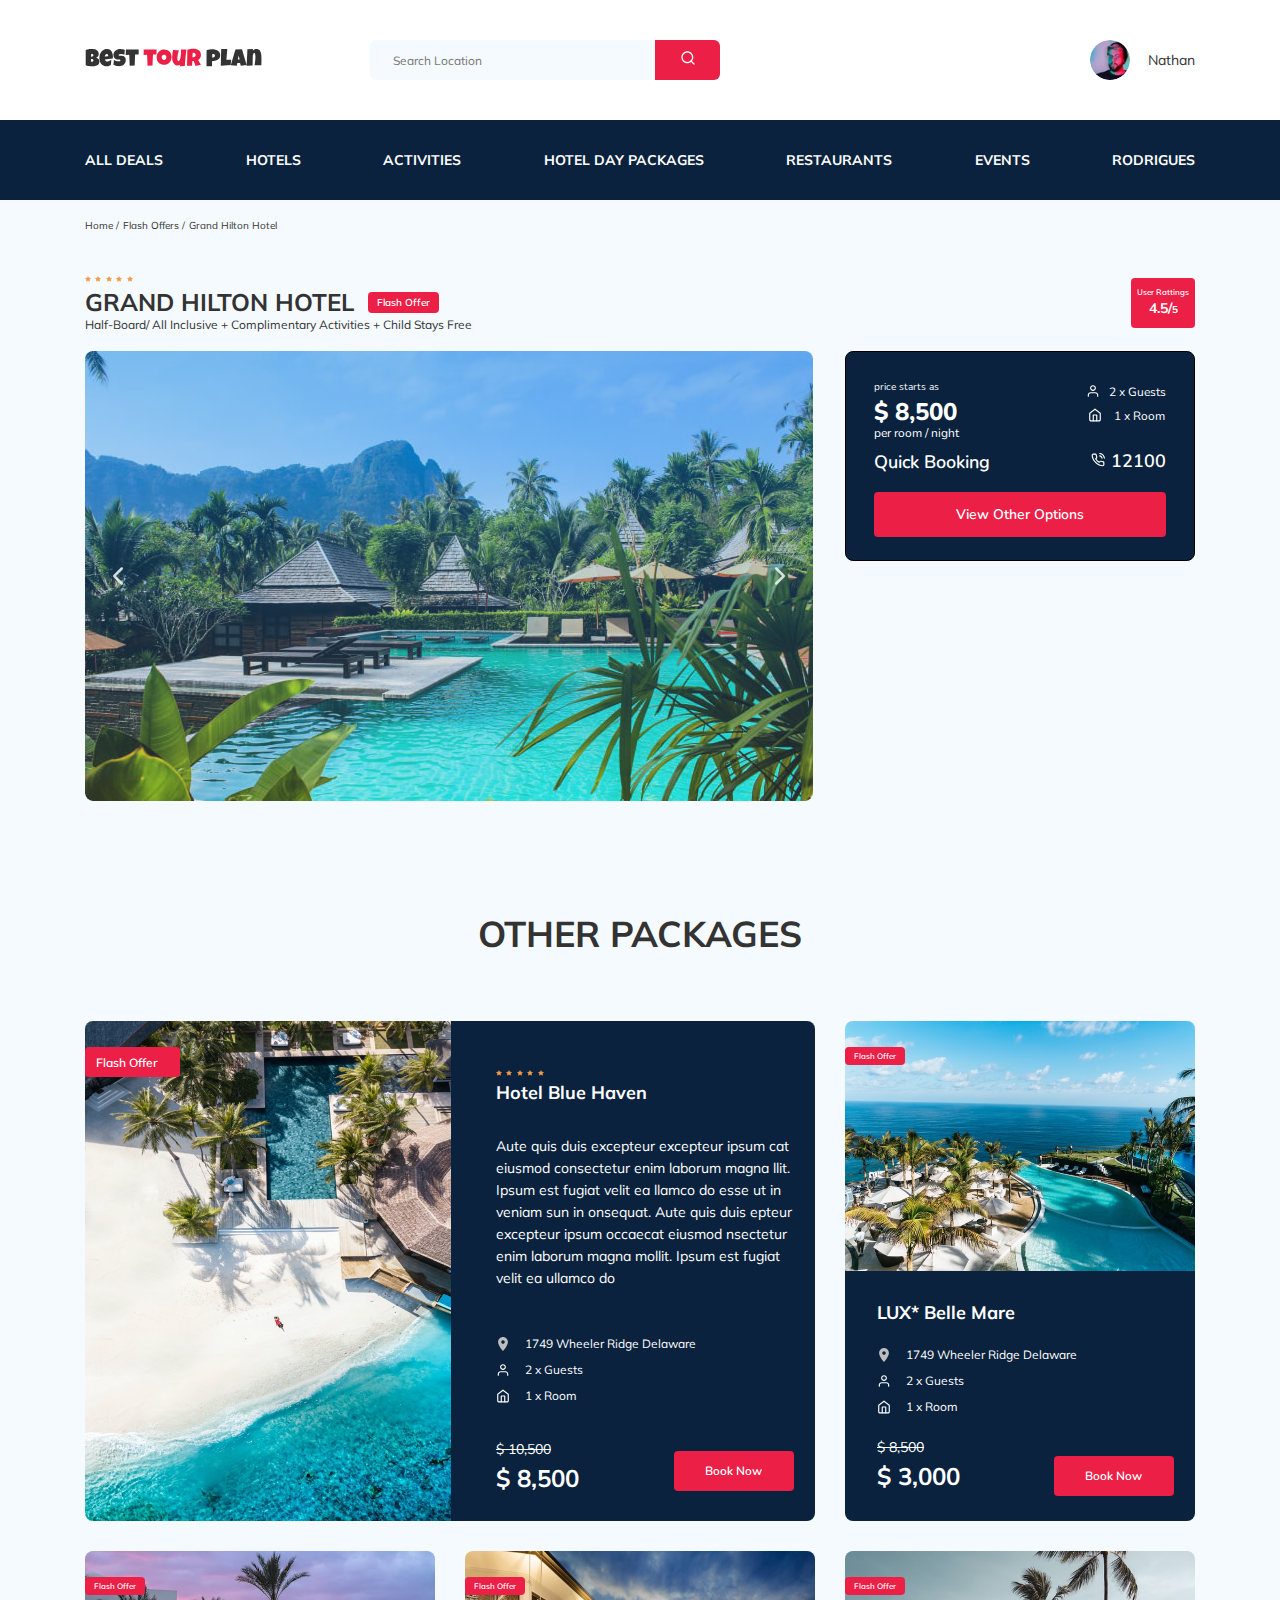
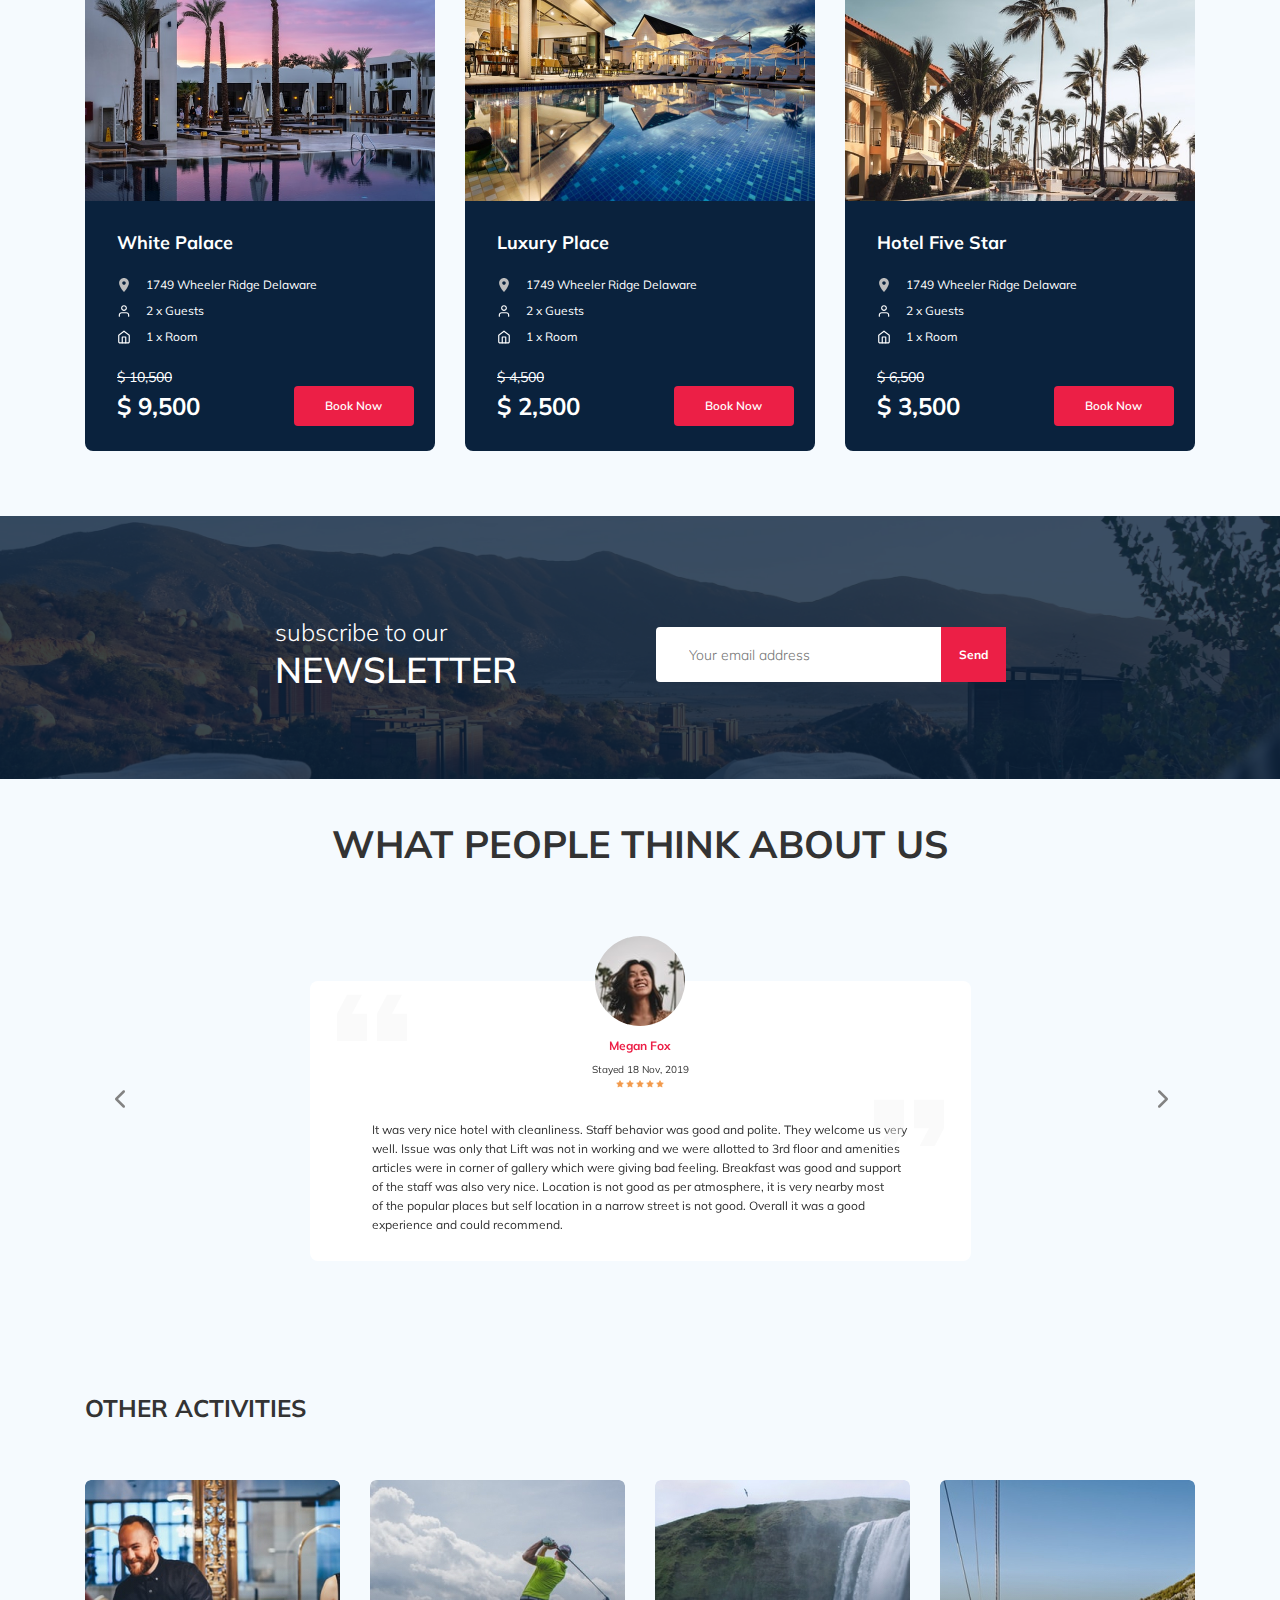
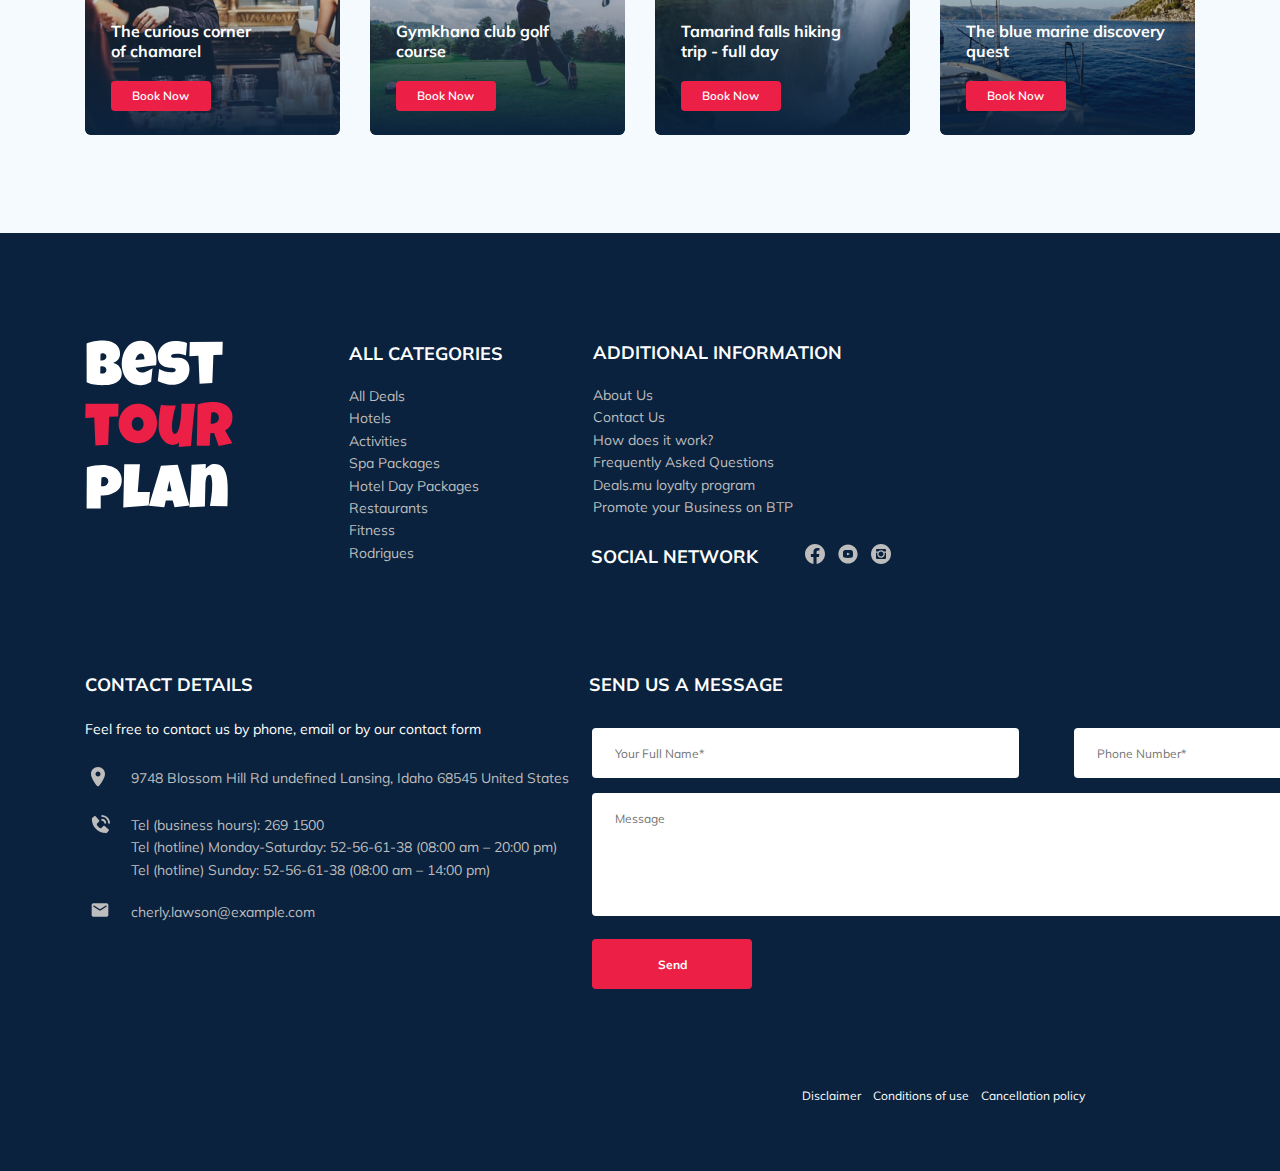
==== commit 748227b8: "Валидация форм" ====
--- a/best-tour-plan/index.html
+++ b/best-tour-plan/index.html
@@ -10,6 +10,9 @@
     <link rel="stylesheet" href="css/style.css">
     <script src="https://api-maps.yandex.ru/2.1/?apikey=8a66a828-e07d-4844-b095-63c382f97d7a&lang=ru_RU" type="text/javascript"></script>
     <script src="js/swiper-bundle.min.js" defer></script>
+    <script src="js/jquery.min.js" defer></script>
+    <script src="js/inputmask.min.js" defer></script>
+    <script src="js/jquery.validate.min.js" defer></script>
     <script src="js/main.js" defer></script>
   </head>
   <body>
@@ -335,8 +338,8 @@
       <h2 class="newsletter-title">subscribe to our
         <span class="newsletter-title__subscribe">Newsletter</span>
       </h2>
-      <form action="send1.php" method="POST" class="subscribe newsletter__subscribe">
-        <input type="text" class="subscribe__input" placeholder="Your email address" name="email">
+      <form action="send1.php" method="POST" class="form subscribe newsletter__subscribe ">
+        <input type="text" class="subscribe__input" placeholder="Your email address" name="email" required>
         <button class="subscribe__button" type="submit">Send</button>
       </form>
     </div>
@@ -458,7 +461,7 @@
     <footer class="footer">
       <div class="container">
         <div class="footer-wrapper">
-          <img class="logo footer__logo" src="image/verrical-logo.svg" alt="Bes Tour Plan">
+          <a class="footer-logo__link" href="index.html"><img class="logo footer__logo" src="image/verrical-logo.svg" alt="Bes Tour Plan"></a>
           <div class="footer__list footer__categories">
             <h3 class="footer__title footer__title--mb">ALL CATEGORIES</h3>
             <ul class="footer__ul">
@@ -488,9 +491,9 @@
           <div class="footer__social-network">
             <h3 class="footer__title footer__title--inline ">Social Network</h3>
             <div class="footer__links">
-              <a href="#" class="footer__link"><img src="image/facebook.svg" alt="facebook" width="20" height="20"></a>
-              <a href="#" class="footer__link"><img src="image/youtube.svg" alt="youtube" width="20" height="20"></a>
-              <a href="#" class="footer__link"><img src="image/instagram.svg" alt="instagram" width="20" height="20"></a>
+              <a href="https://en-gb.facebook.com" class="footer__link" target="_blank"><img src="image/facebook.svg" alt="facebook" width="20" height="20"></a>
+              <a href="https://www.youtube.com" class="footer__link" target="_blank"><img src="image/youtube.svg" alt="youtube" width="20" height="20"></a>
+              <a href="https://www.instagram.com" class="footer__link" target="_blank"><img src="image/instagram.svg" alt="instagram" width="20" height="20"></a>
             </div>
           </div>
           <!-- /.footer__social-network -->
@@ -535,11 +538,15 @@
           <!-- /.footer__contact-details -->
           <div class="footer__contact-form">
             <h3 class="footer__title">Send us a message</h3>
-            <form action="send1.php" method="POST" class="footer__form">
-              <input class="input footer__input" type="text" placeholder="Your Full Name*" name="name">
-              <input class="input footer__input" type="tel" placeholder="Phone Number*" name="phone">
+            <form action="send1.php" method="POST" class="form footer__form">
+              <div class="footer__input-group">
+                <input class="input footer__input" type="text" placeholder="Your Full Name*" required name="name">
+              </div>
+              <div class="footer__input-group">
+                <input class="input footer__input" type="tel" placeholder="Phone Number*" required name="phone" min="10" max="10">
+              </div>
               <textarea class="footer__message" cols="30" rows="10" placeholder="Message" name="message"></textarea>
-              <button class="button footer__button" type="submit">Send</button>
+              <button class="modal__form-button footer__button" type="submit">Send</button>
               <span class="footer__info">* Required Fields</span>
             </form>
           </div>
@@ -559,20 +566,22 @@
       <!-- /.container -->
     </footer>
     <div class="modal">
-      <div class="modal__overlay" data-target="form-popup">
+      <div class="modal__overlay">
       </div>
       <!-- /.modal__overlay -->
-      <div class="modal__dialog" data-target="form-popup">
+      <div class="modal__dialog">
         <button class="modal__close"><img src="image/close.svg" alt="modal close" width="16" height="16"></button>
         <div class="modal__contact-form">
           <h3 class="modal__title">Booking</h3>
-          <form action="send1.php" method="POST" class="modal__form">
-            <input class="input modal__input" type="text" placeholder="Your Full Name*" name="name">
-            <input class="input modal__input" type="tel" placeholder="Phone Number*" name="phone">
+          <form action="send1.php" method="POST" class="form modal__form"> 
+            <input class="input modal__input" type="text" placeholder="Your Full Name*" name="name" required>
+            <input class="input modal__input" type="tel" placeholder="Phone Number*" name="phone" required>
             <input type="text" class="modal__input" placeholder="Your email address" name="email">
             <textarea class="modal__message" cols="30" rows="10" placeholder="Message" name="message"></textarea>
-            <button class="button modal__button" type="submit">Send</button>
-            <span class="modal__info">* Required Fields</span>
+            <div class="modal__form-wrapper">
+              <button class="button modal__button" type="submit">Send</button>
+              <span class="modal__info">* Required Fields</span>
+            </div>
           </form>
       </div>
       <!-- /.modal__dialog -->
--- a/best-tour-plan/css/style.css
+++ b/best-tour-plan/css/style.css
@@ -1,3 +1,22 @@
+.error {
+  color: #EC1F46;
+  padding-left: 4px;
+}
+
+label.error {
+  padding-left: 5px;
+  color: #ff2400;
+  font-size: 12px;
+  padding-top: 5px;
+}
+
+.subscribe > label {
+  position: absolute;
+  top: 55px;
+  left: 5px;
+  z-index: 50;
+}
+
 * {
   box-sizing: border-box;
 }
@@ -1109,7 +1128,6 @@
   height: 55px;
   position: relative;
   border-radius: 4px;
-  overflow: hidden;
 }
 
 .subscribe__input {
@@ -1399,6 +1417,7 @@
 
 .footer__categories {
   grid-row: 1 / 4;
+  grid-column: 2 / 2;
   padding-top: 12px;
 }
 
@@ -1441,6 +1460,7 @@
 .footer__contact-form {
   grid-column: span 2;
   margin-bottom: 75px;
+  margin-top: 13px;
 }
 
 .footer__form {
@@ -1448,7 +1468,7 @@
   align-items: start;
   justify-content: space-between;
   flex-wrap: wrap;
-  margin-top: 34px;
+  margin-top: 17px;
   padding-left: 3px;
 }
 
@@ -1511,8 +1531,7 @@
 
 .footer__input {
   height: 50px;
-  margin-bottom: 15px;
-  flex-basis: 47%;
+  width: 100%;
   padding: 0 23px;
   outline: none;
   border: none;
@@ -1526,10 +1545,16 @@
   background-color: #fff;
 }
 
+.footer__input-group {
+  flex-basis: 47%;
+  margin-top: 15px;
+}
+
 .footer__message {
   height: 123px;
   resize: none;
   flex-basis: 100%;
+  margin-top: 15px;
   margin-bottom: 23px;
   padding-top: 18px;
   padding-left: 23px;
@@ -1613,12 +1638,17 @@
   transition: all 0.3s ease-in-out;
 }
 
+.modal__overlay--visible {
+  opacity: 1;
+  visibility: visible;
+  transition: all 0.3s ease-in-out;
+}
+
 .modal__dialog {
   position: fixed;
-  top: 46.5%;
+  top: 50%;
   left: 50%;
   max-width: 478px;
-  min-height: 487px;
   transform: translate(-50%, -50%);
   padding: 33px 87px 33px 87px;
   background-color: #0A223D;
@@ -1651,7 +1681,7 @@
   width: 100%;
   border-radius: 4px;
   outline: none;
-  margin-bottom: 15px;
+  margin-top: 15px;
   height: 50px;
   padding: 18px 23px;
   font-family: Mulish;
@@ -1664,6 +1694,7 @@
   width: 100%;
   border-radius: 4px;
   outline: none;
+  margin-top: 15px;
   margin-bottom: 9px;
   padding: 18px 23px;
   min-height: 123px;
@@ -1694,12 +1725,20 @@
 }
 
 .modal__info {
-  margin-top: 33px;
   font-family: Mulish;
   font-weight: bold;
   font-size: 12px;
   line-height: 15px;
   color: #BDBDBD;
+}
+
+.modal__form {
+  margin-top: 15px;
+}
+
+.modal__form-wrapper {
+  display: flex;
+  align-items: center;
 }
 
 .button__tnk {
@@ -1721,6 +1760,13 @@
   text-align: center;
 }
 
+@media (max-height: 550px) {
+  .modal__dialog--visible {
+    height: 96vh;
+    overflow: auto;
+  }
+}
+
 @media (max-width: 1200px) {
   .container {
     max-width: 960px;
@@ -2104,7 +2150,6 @@
   }
   .nav--visible {
     display: block;
-    height: 498px;
     overflow-y: auto;
   }
   .menu {
@@ -2238,7 +2283,7 @@
   .footer__items {
     margin-right: 10px;
   }
-  .footer__input {
+  .footer__input-group {
     flex-basis: auto;
     width: 100%;
   }
@@ -2491,11 +2536,14 @@
 
 @media (max-width: 487px) {
   .modal__dialog {
+    max-width: 93%;
     padding: 45px;
   }
-  .modal__info {
-    display: flex;
-    margin-top: 15px;
+  .modal__form-wrapper {
+    justify-content: space-between;
+  }
+  .modal__button {
+    margin-right: 0;
   }
 }
 
@@ -2522,6 +2570,26 @@
   }
 }
 
+@media (max-width: 390px) {
+  .modal {
+    padding: 34px;
+  }
+  .modal__form-wrapper {
+    flex-wrap: wrap;
+  }
+  .modal__info {
+    width: 100%;
+    order: -1;
+    margin-bottom: 10px;
+  }
+}
+
+@media (max-width: 330px) {
+  .footer__link {
+    margin-right: 5px;
+  }
+}
+
 @media (max-width: 320px) {
   .container {
     max-width: 280px;
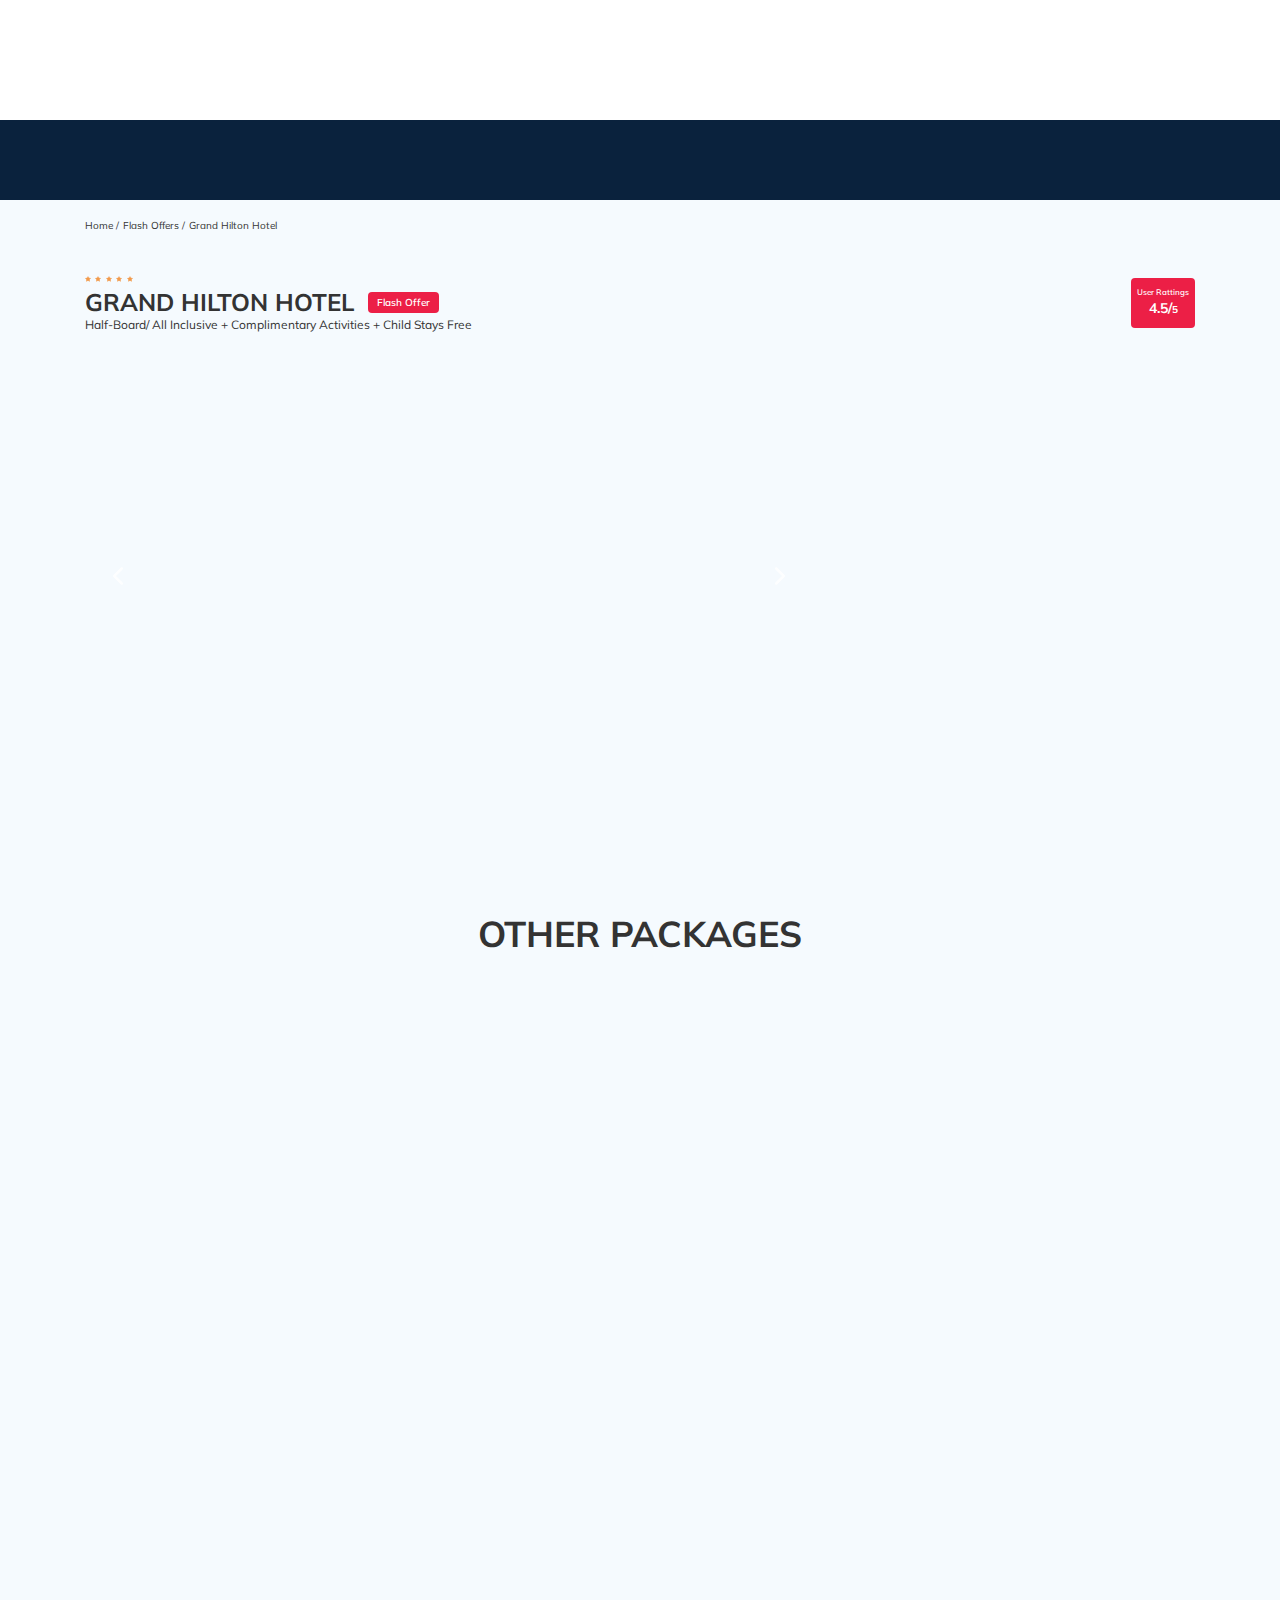
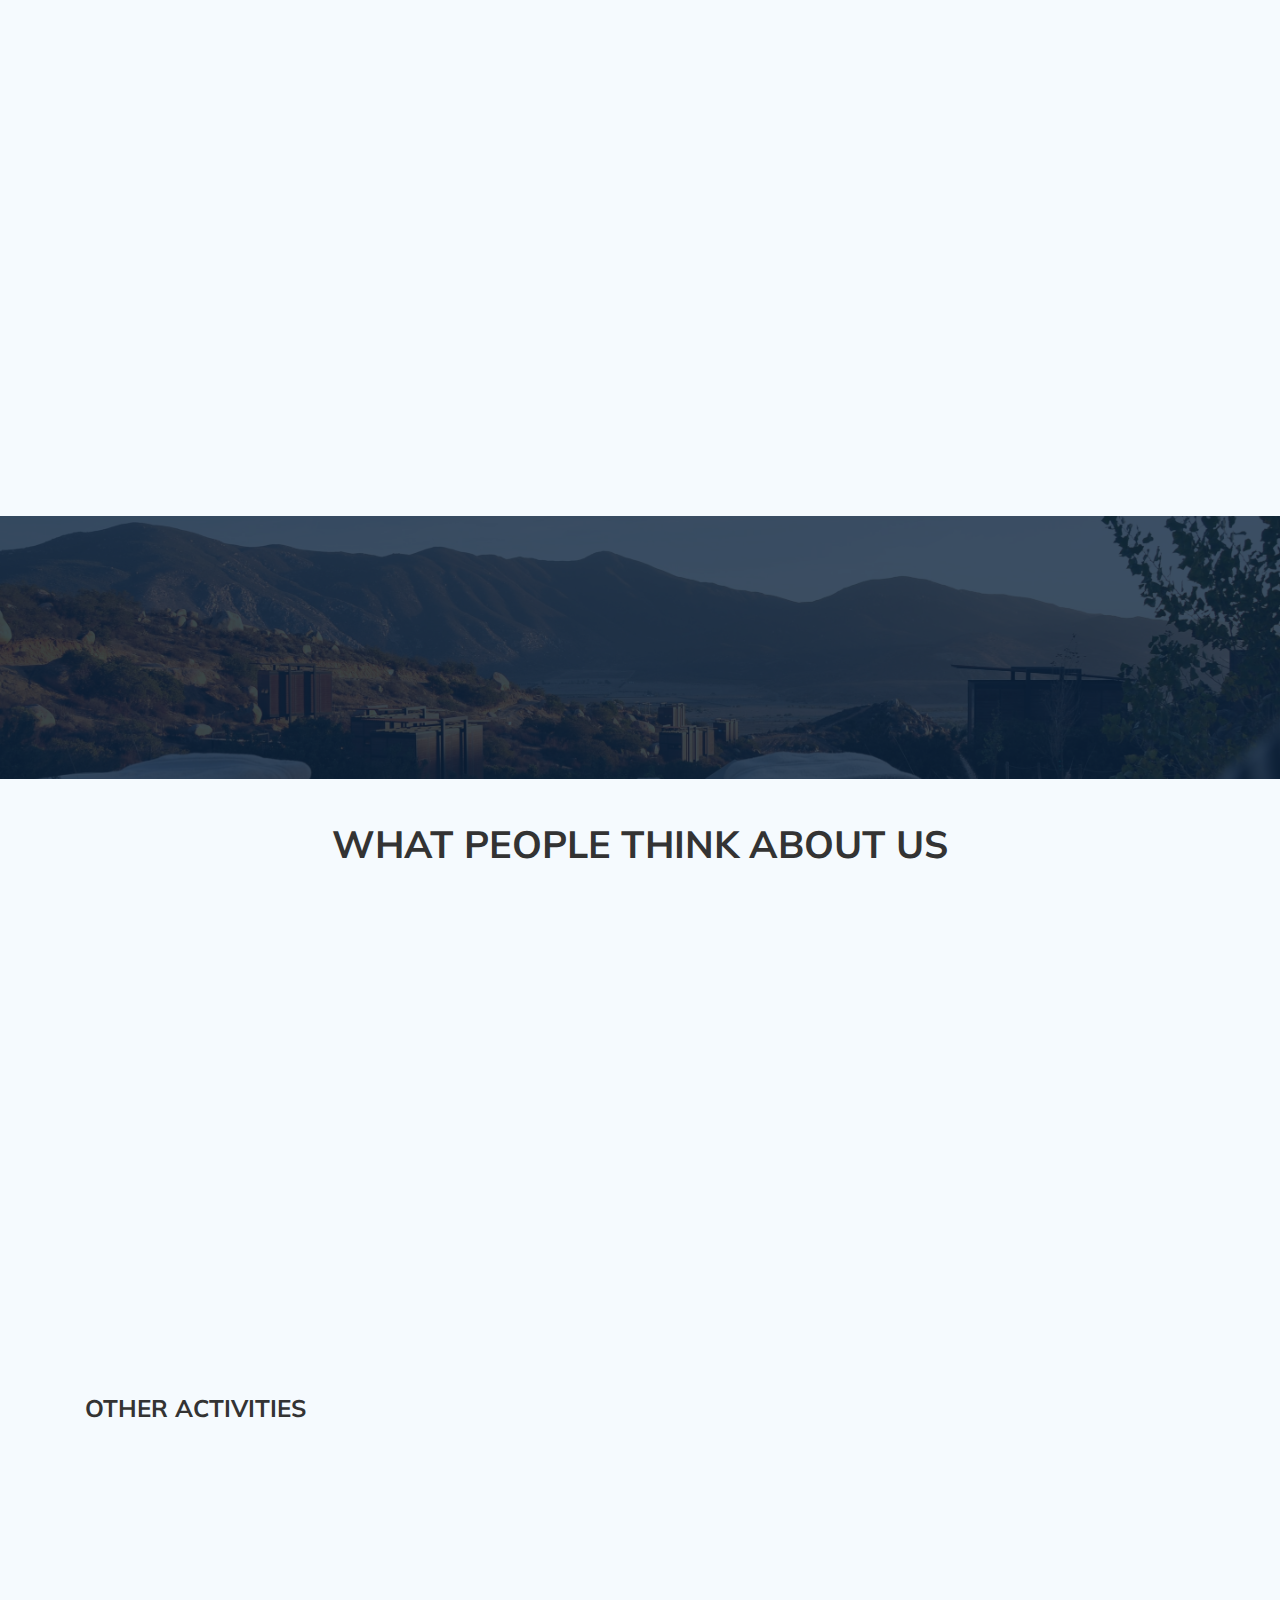
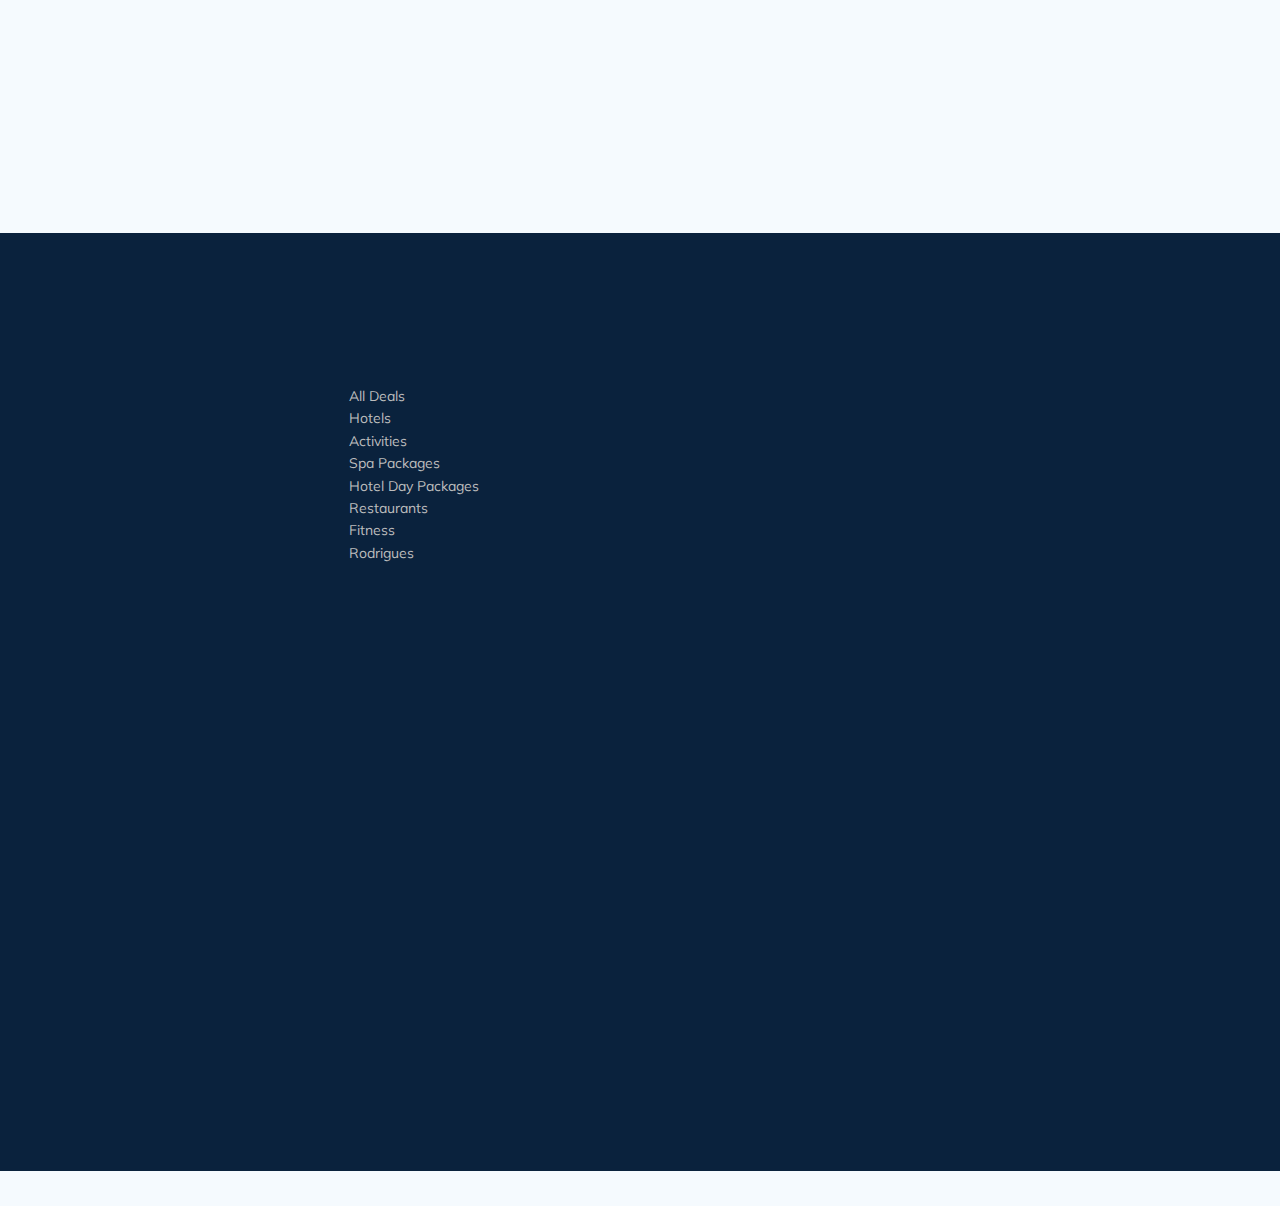
==== commit f8be0625: "create: animate" ====
--- a/best-tour-plan/index.html
+++ b/best-tour-plan/index.html
@@ -7,30 +7,32 @@
     <link rel="preconnect" href="https://fonts.gstatic.com">
     <link href="https://fonts.googleapis.com/css2?family=Mulish:wght@400;600;700&family=Nunito:wght@400;600;700;800&display=swap" rel="stylesheet">
     <link rel="stylesheet" href="css/swiper-bundle.min.css">
+    <link rel="stylesheet" href="css/aos.css">
     <link rel="stylesheet" href="css/style.css">
     <script src="https://api-maps.yandex.ru/2.1/?apikey=8a66a828-e07d-4844-b095-63c382f97d7a&lang=ru_RU" type="text/javascript"></script>
     <script src="js/swiper-bundle.min.js" defer></script>
     <script src="js/jquery.min.js" defer></script>
-    <script src="js/inputmask.min.js" defer></script>
+    <script src="js/jquery.min.mask.js" defer></script>
     <script src="js/jquery.validate.min.js" defer></script>
+    <script src="js/aos.js" defer></script>
     <script src="js/main.js" defer></script>
-  </head>
+</head>
   <body>
-    <header class="header header--mobile-fixed">
+  <header class="header header--mobile-fixed">
       <div class="container">
         <div class="header-top">
-        <a class="logo" href="#">
+        <a class="logo" href="#" data-aos="flip-left" data-aos-duration="2000">
           <img class="logo__img" src="image/logo-horizont.svg" alt="logo: Best tour plan - Booking Hotel">
         </a>
         
-        <form action="#" class="search header__search search--mobile-hidden">
+        <form action="#" class="search header__search search--mobile-hidden" data-aos="flip-left" data-aos-duration="2000">
           <input type="text" class="search__input" placeholder="Search Location">
           <button class="search__button">
             <img class="search__button-img" src="image/search.svg" alt="search">
           </button>
         </form>
         
-        <a href="#" class="user header__user user--mobile-hidden">
+        <a href="#" class="user header__user user--mobile-hidden" data-aos="flip-left" data-aos-duration="2000">
           <img class="user__avatar" src="image/user.png" alt="user__name: Nathan" width="40" height="40">
           <span class="user__name">Nathan</span>
         </a>
@@ -63,13 +65,13 @@
           </form>
         </li>
 
-        <li class="menu__item"><a class="menu__item-link" href="#">All Deals</a></li>
-        <li class="menu__item"><a class="menu__item-link" href="#">Hotels</a></li>
-        <li class="menu__item"><a class="menu__item-link" href="#">Activities</a></li>
-        <li class="menu__item"><a class="menu__item-link" href="#">Hotel Day Packages</a></li>
-        <li class="menu__item"><a class="menu__item-link" href="#">Restaurants</a></li>
-        <li class="menu__item"><a class="menu__item-link" href="#">Events</a></li>
-        <li class="menu__item"><a class="menu__item-link" href="#">Rodrigues</a></li>
+        <li class="menu__item" data-aos="fade-down" data-aos-easing="linear" data-aos-duration="2000"><a class="menu__item-link" href="#">All Deals</a></li>
+        <li class="menu__item" data-aos="fade-down" data-aos-easing="linear" data-aos-duration="2000"><a class="menu__item-link" href="#">Hotels</a></li>
+        <li class="menu__item" data-aos="fade-down" data-aos-easing="linear" data-aos-duration="2000"><a class="menu__item-link" href="#">Activities</a></li>
+        <li class="menu__item" data-aos="fade-down" data-aos-easing="linear" data-aos-duration="2000"><a class="menu__item-link" href="#">Hotel Day Packages</a></li>
+        <li class="menu__item" data-aos="fade-down" data-aos-easing="linear" data-aos-duration="2000"><a class="menu__item-link" href="#">Restaurants</a></li>
+        <li class="menu__item" data-aos="fade-down" data-aos-easing="linear" data-aos-duration="2000"><a class="menu__item-link" href="#">Events</a></li>
+        <li class="menu__item" data-aos="fade-down" data-aos-easing="linear" data-aos-duration="2000"><a class="menu__item-link" href="#">Rodrigues</a></li>
       </ul>
     </div>
   </nav>
@@ -113,18 +115,18 @@
               <!-- Additional required wrapper -->
             <div class="swiper-wrapper">
               <!-- Slides -->
-              <div class="swiper-slide hotel-slider__item"><img class="hotel-slider__img" src="image/slaider-1.jpg" alt="slider" width="728" height="450"></div>
-              <div class="swiper-slide hotel-slider__item"><img class="hotel-slider__img" src="image/slaider-2.jpg" alt="slider" width="728" height="450"></div>
-              <div class="swiper-slide hotel-slider__item"><img class="hotel-slider__img" src="image/slaider-3.jpg" alt="slider" width="728" height="450"></div>
-              <div class="swiper-slide hotel-slider__item"><img class="hotel-slider__img" src="image/slaider-4.jpg" alt="slider" width="728" height="450"></div>
-              <div class="swiper-slide hotel-slider__item"><img class="hotel-slider__img" src="image/slaider-5.jpg" alt="slider" width="728" height="450"></div>
+              <div class="swiper-slide hotel-slider__item" data-aos="fade-right" data-aos-duration="3000"><img class="hotel-slider__img" src="image/slaider-1.jpg" alt="slider" width="728" height="450"></div>
+              <div class="swiper-slide hotel-slider__item" data-aos="fade-right" data-aos-duration="3000"><img class="hotel-slider__img" src="image/slaider-2.jpg" alt="slider" width="728" height="450"></div>
+              <div class="swiper-slide hotel-slider__item" data-aos="fade-right" data-aos-duration="3000"><img class="hotel-slider__img" src="image/slaider-3.jpg" alt="slider" width="728" height="450"></div>
+              <div class="swiper-slide hotel-slider__item" data-aos="fade-right" data-aos-duration="3000"><img class="hotel-slider__img" src="image/slaider-4.jpg" alt="slider" width="728" height="450"></div>
+              <div class="swiper-slide hotel-slider__item" data-aos="fade-right" data-aos-duration="3000"><img class="hotel-slider__img" src="image/slaider-5.jpg" alt="slider" width="728" height="450"></div>
             </div>
               <!-- If we need navigation buttons -->
             <button class="hotel-slider__button  hotel-slider__button--next"></button>
             <button class="hotel-slider__button  hotel-slider__button--prev"></button>
           </div>
           <div class="hotel-grid__rigth">
-            <div class="booking hotel__booking">
+            <div class="booking hotel__booking" data-aos="fade-left" data-aos-duration="3000">
               <div class="booking__info">
                 <div class="booking__price">
                   <span class="booking__start">price starts as</span>
@@ -132,7 +134,7 @@
                   <span class="booking__per-room">per room / night</span>
                 </div>
                   <!-- /.booking__price -->
-                <div class="booking__room">
+                <div class="booking__room" data-aos="fade-left" data-aos-duration="4000">
                   <div class="booking__text">
                     <img src="image/user.svg" alt="icon: user" class="booking__icon">
                     <span class="booking__description">2 x Guests</span>
@@ -169,12 +171,12 @@
       <h2 class="otherPackages-title">Other Packages</h2>
       <div class="otherPackages-wrapper">
         <div class="card-hotel">
-          <span class="card-hotel__info-offer">Flash Offer</span>
-          <div class="card-hotel__info">
+          <span class="card-hotel__info-offer" data-aos="zoom-in-up" data-aos-duration="2000">Flash Offer</span>
+          <div class="card-hotel__info" data-aos="zoom-in-up" data-aos-duration="2000">
             <img class="card-hotel__img" src="image/BlueHaven.jpg" alt="Hotel Blue Haven">
           </div>
           <!-- /.card-hotel__info -->
-          <div class="card-hotel__hotel-bg">
+          <div class="card-hotel__hotel-bg" data-aos="zoom-in-up" data-aos-duration="2000">
             <div class="ratting card-hotel__ratting">
               <img src="image/Star.svg" alt="star" class="ratting__star" width="6" height="6">
               <img src="image/Star.svg" alt="star" class="ratting__star" width="6" height="6">
@@ -211,7 +213,7 @@
           <!-- /.card-hotel__hotel-bg -->
         </div>
         <!-- /.card-hotel -->
-        <div class="cardHotel">
+        <div class="cardHotel" data-aos="zoom-in-up" data-aos-duration="2000">
           <span class="cardHotel__offer">Flash Offer</span>
           <img class="cardHotel__img" src="image/Lux.jpg" alt="LUX* Belle Mare">
           <div class="cardHotel__info">
@@ -240,7 +242,7 @@
           <!-- /.cardHotel__info -->
         </div>
         <!-- /.cardHotel -->
-        <div class="cardHotel">
+        <div class="cardHotel" data-aos="zoom-in-up" data-aos-duration="2000">
           <span class="cardHotel__offer">Flash Offer</span>
           <img class="cardHotel__img" src="image/white.jpg" alt="hotel: White Palace">
           <div class="cardHotel__info">
@@ -269,7 +271,7 @@
           <!-- /.cardHotel__info -->
         </div>
         <!-- /.cardHotel -->
-        <div class="cardHotel">
+        <div class="cardHotel" data-aos="zoom-in-up" data-aos-duration="2000">
           <span class="cardHotel__offer">Flash Offer</span>
           <img class="cardHotel__img" src="image/Luxury.jpg" alt="hotel: Luxury Place">
           <div class="cardHotel__info">
@@ -298,7 +300,7 @@
           <!-- /.cardHotel__info -->
         </div>
         <!-- /.cardHotel -->
-        <div class="cardHotel">
+        <div class="cardHotel" data-aos="zoom-in-up" data-aos-duration="2000">
           <span class="cardHotel__offer">Flash Offer</span>
           <img class="cardHotel__img" src="image/Five-star.jpg" alt="hotel: Five Star">
           <div class="cardHotel__info">
@@ -334,12 +336,12 @@
   </section>
 
   <section class="newsletter" id="newsletter">
-    <div class="newsletter-wrapper">
+    <div class="newsletter-wrapper" data-aos="fade-right" data-aos-duration="3000">
       <h2 class="newsletter-title">subscribe to our
         <span class="newsletter-title__subscribe">Newsletter</span>
       </h2>
-      <form action="send1.php" method="POST" class="form subscribe newsletter__subscribe ">
-        <input type="text" class="subscribe__input" placeholder="Your email address" name="email" required>
+      <form action="send1.php" method="POST" class="subscribe newsletter__subscribe form" novalidate="novalidate">
+        <input type="email" class="subscribe__input" placeholder="Your email address*" name="newsletter-mail" aria-invalid="true" required>
         <button class="subscribe__button" type="submit">Send</button>
       </form>
     </div>
@@ -349,7 +351,7 @@
   <section class="reviews">
     <div class="container">
       <h2 class="reviews-title">What people think about&nbsp;us</h2>
-      <div class="swiper-container reviews-slider">
+      <div class="swiper-container reviews-slider" data-aos="fade-left" data-aos-duration="3000">
         <div class="swiper-wrapper">
           <div class="swiper-slide">
             <div class="reviews-slider__item">
@@ -432,22 +434,22 @@
     <div class="container">
       <h2 class="activities-title">Other Activities</h2>
       <div class="activities-wrapper">
-        <div class="card activities__card">
+        <div class="card activities__card" data-aos="flip-left" data-aos-easing="ease-out-cubic" data-aos-duration="3000">
           <img src="./image/activities-1.jpg" alt="The curious corner of chamarel" class="card__img">
           <h3 class="card__title">The curious corner <br> of chamarel</h3>
           <button class="card-button">Book Now</button>
         </div>
-        <div class="card activities__card">
+        <div class="card activities__card" data-aos="flip-left" data-aos-easing="ease-out-cubic" data-aos-duration="3000">
           <img src="image/activities-2.jpg" alt="Gymkhana club golf course" class="card__img">
           <h3 class="card__title">Gymkhana club golf <br> course</h3>
           <button class="card-button">Book Now</button>
         </div>
-        <div class="card activities__card">
+        <div class="card activities__card" data-aos="flip-left" data-aos-easing="ease-out-cubic" data-aos-duration="3000">
           <img src="image/activities-3.jpg" alt="Tamarind falls hiking trip - full day" class="card__img">
           <h3 class="card__title">Tamarind falls hiking <br> trip -&nbsp;full day</h3>
           <button class="card-button">Book Now</button>
         </div>
-        <div class="card activities__card">
+        <div class="card activities__card" data-aos="flip-left" data-aos-easing="ease-out-cubic" data-aos-duration="3000">
           <img src="image/activities-4.jpg" alt="The blue marine discovery quest" class="card__img">
           <h3 class="card__title">The blue marine discovery <br> quest</h3>
           <button class="card-button">Book Now</button>
@@ -461,9 +463,9 @@
     <footer class="footer">
       <div class="container">
         <div class="footer-wrapper">
-          <a class="footer-logo__link" href="index.html"><img class="logo footer__logo" src="image/verrical-logo.svg" alt="Bes Tour Plan"></a>
+          <a class="footer-logo__link" href="index.html" data-aos="fade-down"><img class="logo footer__logo" src="image/verrical-logo.svg" alt="Bes Tour Plan"></a>
           <div class="footer__list footer__categories">
-            <h3 class="footer__title footer__title--mb">ALL CATEGORIES</h3>
+            <h3 class="footer__title footer__title--mb" data-aos="fade-down">ALL CATEGORIES</h3>
             <ul class="footer__ul">
               <li class="footer__item"><a class="footer__link" href="#">All Deals</a></li>
               <li class="footer__item"><a class="footer__link" href="#">Hotels</a></li>
@@ -476,7 +478,7 @@
             </ul>
           </div>
           <!-- /.footer_list -->
-          <div class="footer__list footer__information">
+          <div class="footer__list footer__information" data-aos="fade-down">
             <h3 class="footer__title footer__title--mb">ADDITIONAL INFORMATION</h3>
             <ul class="footer__ul">
               <li class="footer__item"><a class="footer__link" href="#">About Us</a></li>
@@ -488,7 +490,7 @@
             </ul>
           </div>
           <!-- /.footer__list -->
-          <div class="footer__social-network">
+          <div class="footer__social-network" data-aos="fade-down">
             <h3 class="footer__title footer__title--inline ">Social Network</h3>
             <div class="footer__links">
               <a href="https://en-gb.facebook.com" class="footer__link" target="_blank"><img src="image/facebook.svg" alt="facebook" width="20" height="20"></a>
@@ -497,7 +499,7 @@
             </div>
           </div>
           <!-- /.footer__social-network -->
-          <div class="footer__list footer__legal">
+          <div class="footer__list footer__legal" data-aos="fade-down">
             <h3 class="footer__title">LEGAL INFORMATION</h3>
             <ul class="footer__ul">
               <li class="footer__item"><a class="footer__link" href="#">Terms & Conditions</a></li>
@@ -507,7 +509,7 @@
             </ul>
           </div>
           <!-- /.footer__list -->
-          <div class="footer__contact-details">
+          <div class="footer__contact-details" data-aos="fade-up" data-aos-anchor-placement="bottom-bottom">
             <h3 class="footer__title footer__title--mb2">Contact Details</h3>
             <p class="footer__text">Feel free to contact us by phone, email or by our contact form</p>
             <ul class="footer__ul">
@@ -536,14 +538,14 @@
             <!-- /.footer__ul -->
           </div>
           <!-- /.footer__contact-details -->
-          <div class="footer__contact-form">
+          <div class="footer__contact-form" data-aos="fade-up" data-aos-anchor-placement="bottom-bottom">
             <h3 class="footer__title">Send us a message</h3>
             <form action="send1.php" method="POST" class="form footer__form">
               <div class="footer__input-group">
-                <input class="input footer__input" type="text" placeholder="Your Full Name*" required name="name">
+                <input class="input footer__input" type="text" placeholder="Your Full Name*" required name="name" minlength="2">
               </div>
               <div class="footer__input-group">
-                <input class="input footer__input" type="tel" placeholder="Phone Number*" required name="phone" min="10" max="10">
+                <input class="input footer__input phone-mask" type="tel" placeholder="Phone Number*" required name="phone" minlength="11" maxlength="11">
               </div>
               <textarea class="footer__message" cols="30" rows="10" placeholder="Message" name="message"></textarea>
               <button class="modal__form-button footer__button" type="submit">Send</button>
@@ -551,7 +553,7 @@
             </form>
           </div>
           <!-- /.footer__contact-form -->
-          <div class="footer-bottom">
+          <div class="footer-bottom" data-aos="fade-up" data-aos-anchor-placement="bottom-bottom">
             <ul class="footer__ul-bottom">
               <li class="footer__items"><a class="footer__link" href="#">Disclaimer</a></li>
               <li class="footer__items"><a class="footer__link" href="#">Conditions of use</a></li>
@@ -587,6 +589,6 @@
       <!-- /.modal__dialog -->
     </div>
     <!-- /.modal -->
-
+    
 </body>
 </html>--- a/best-tour-plan/css/style.css
+++ b/best-tour-plan/css/style.css
@@ -1,6 +1,6 @@
 .error {
   color: #EC1F46;
-  padding-left: 4px;
+  padding-left: 2px;
 }
 
 label.error {
@@ -13,7 +13,6 @@
 .subscribe > label {
   position: absolute;
   top: 55px;
-  left: 5px;
   z-index: 50;
 }
 
@@ -1141,7 +1140,7 @@
   font-weight: 300;
   font-size: 14px;
   line-height: 18px;
-  color: #bdbdbd;
+  color: #333333;
   border: none;
 }
 
@@ -1541,7 +1540,7 @@
   font-weight: normal;
   font-size: 12px;
   line-height: 15px;
-  color: #bdbdbd;
+  color: #333333;
   background-color: #fff;
 }
 
@@ -1564,7 +1563,7 @@
   font-family: Mulish;
   font-size: 12px;
   line-height: 15px;
-  color: #BDBDBD;
+  color: #333333;
 }
 
 .footer__button {
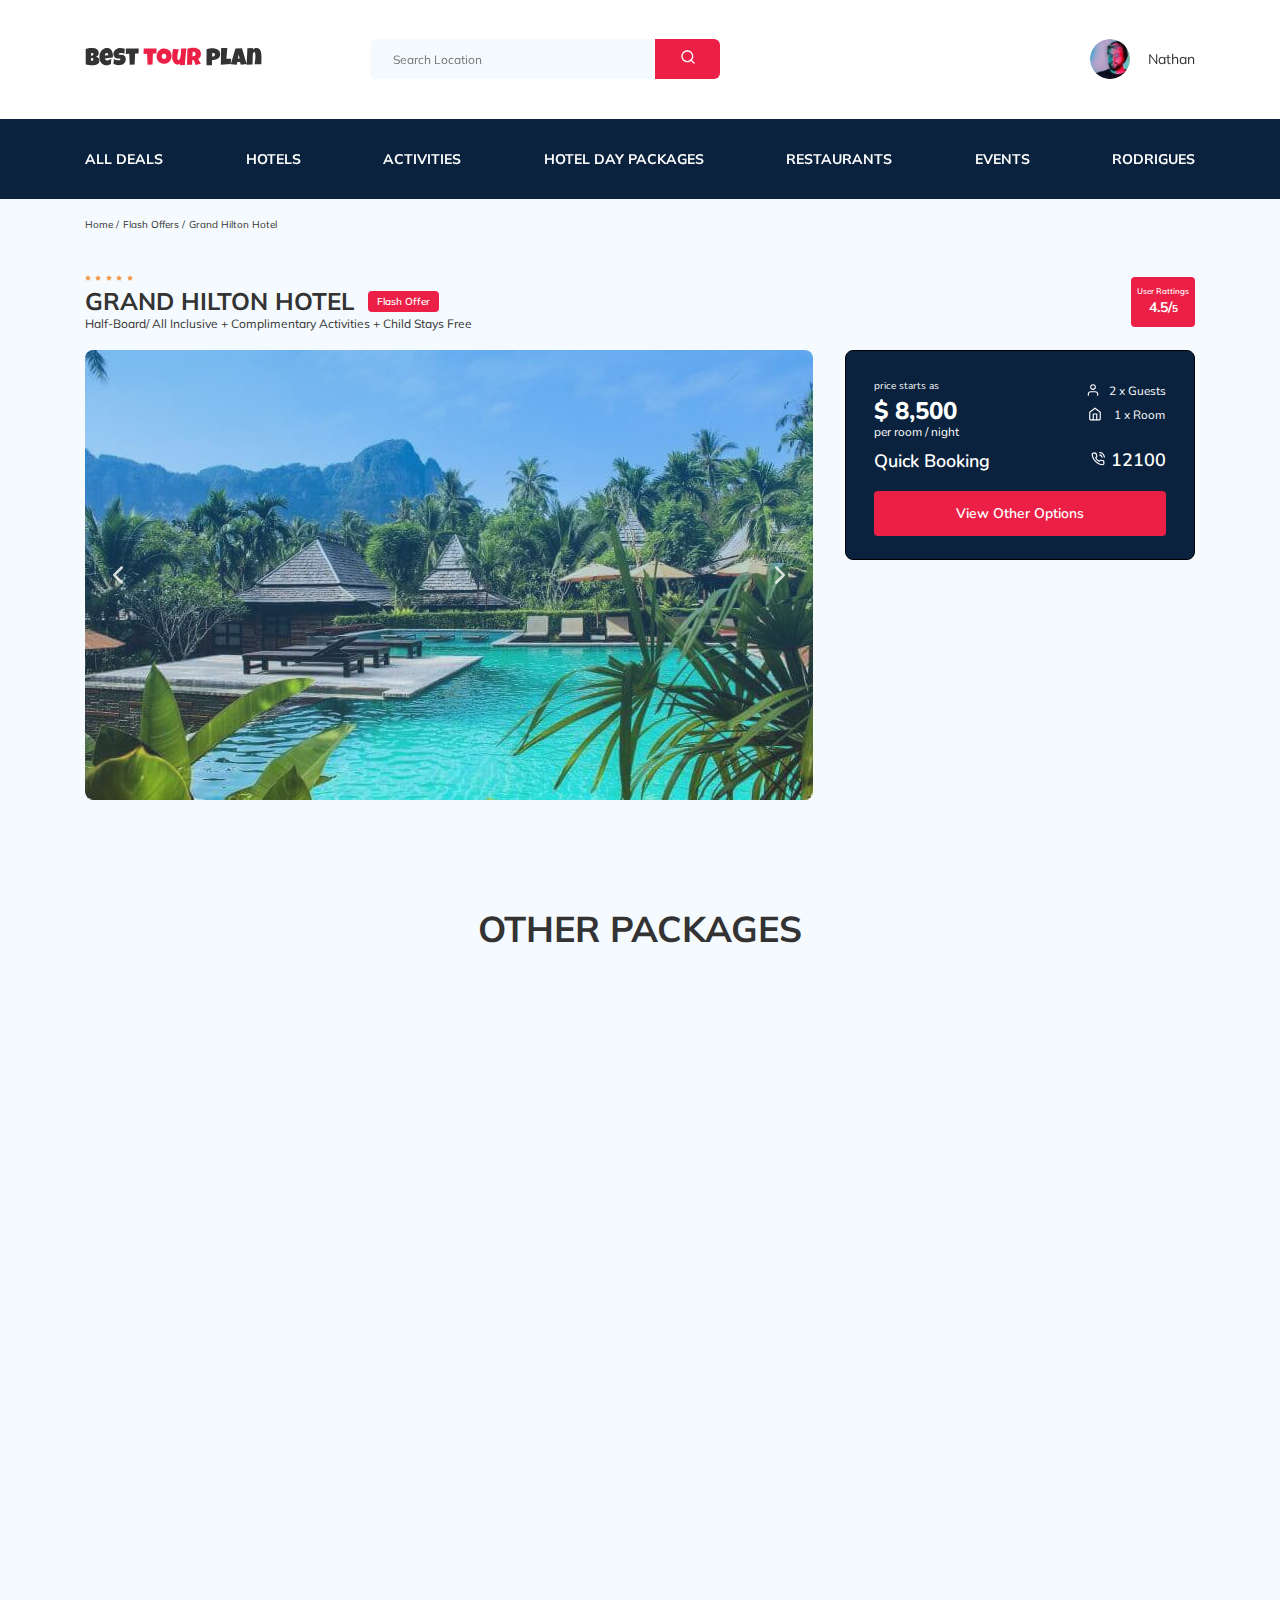
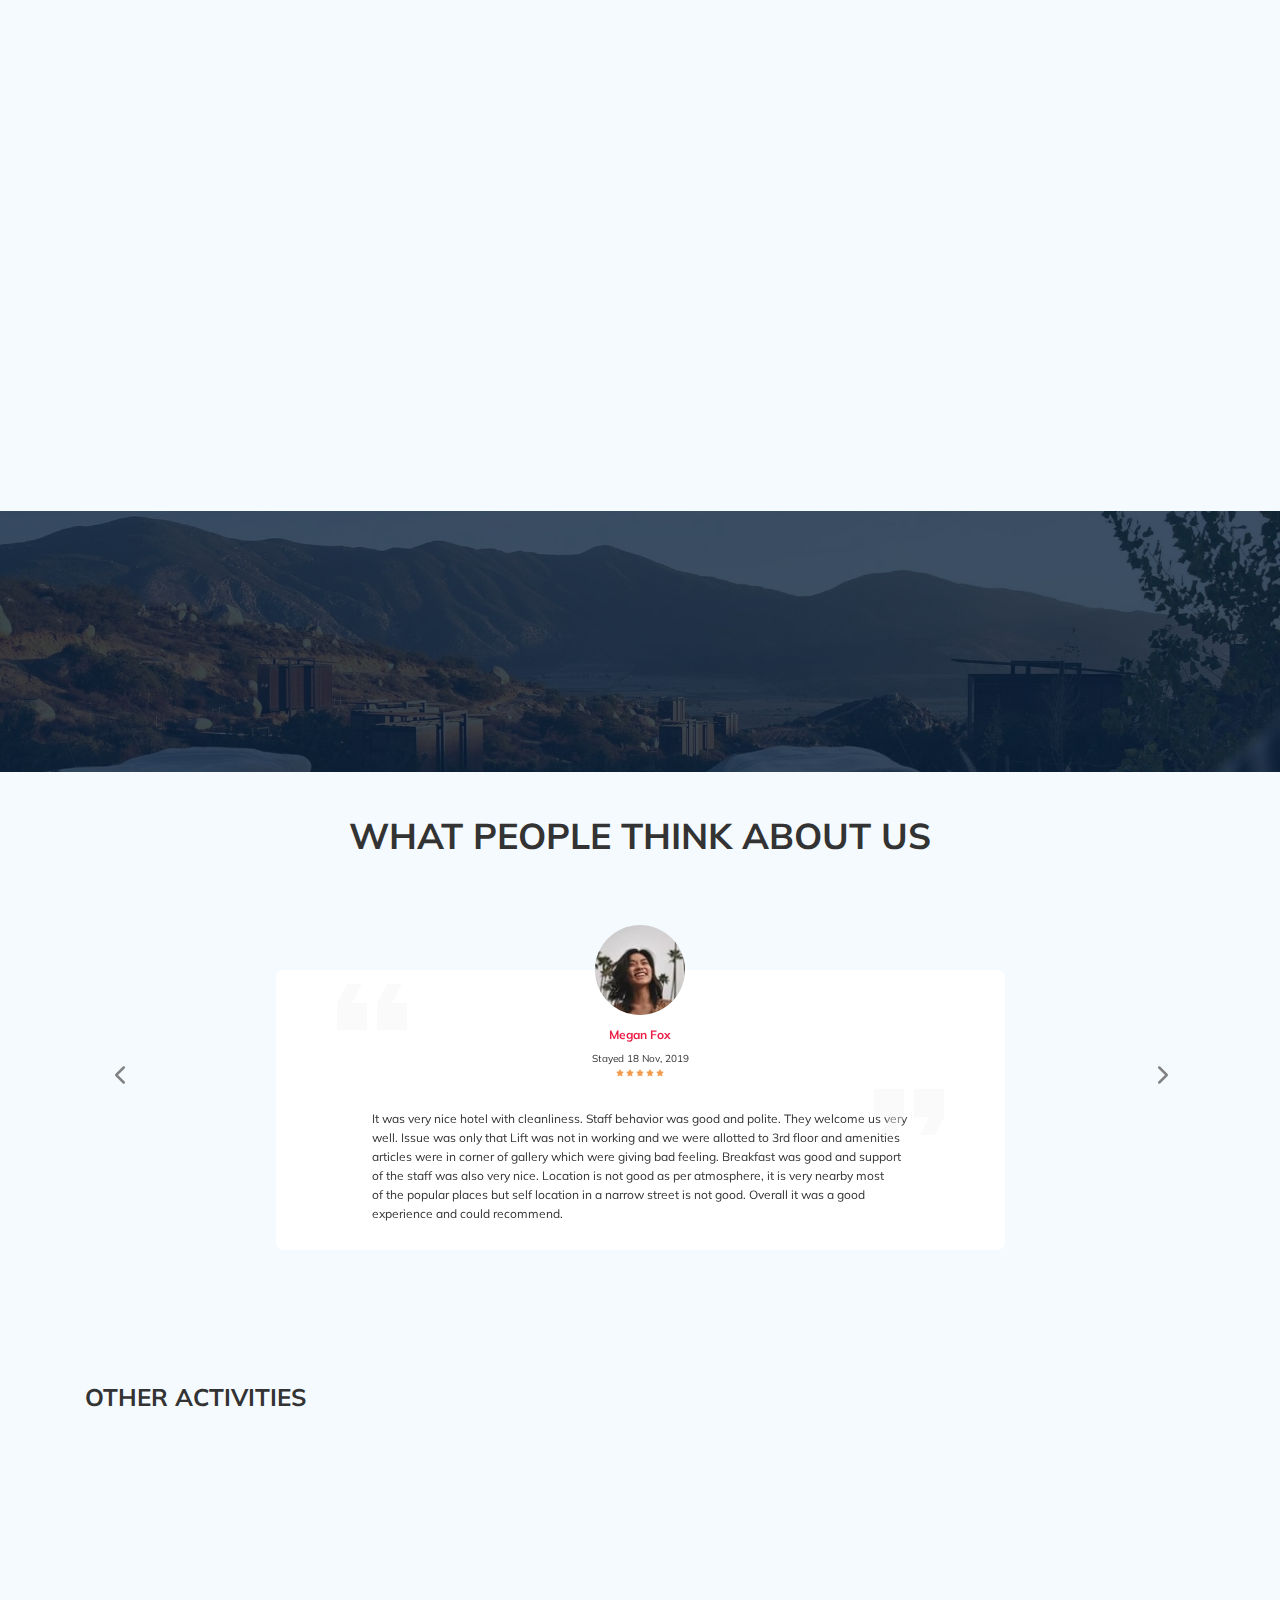
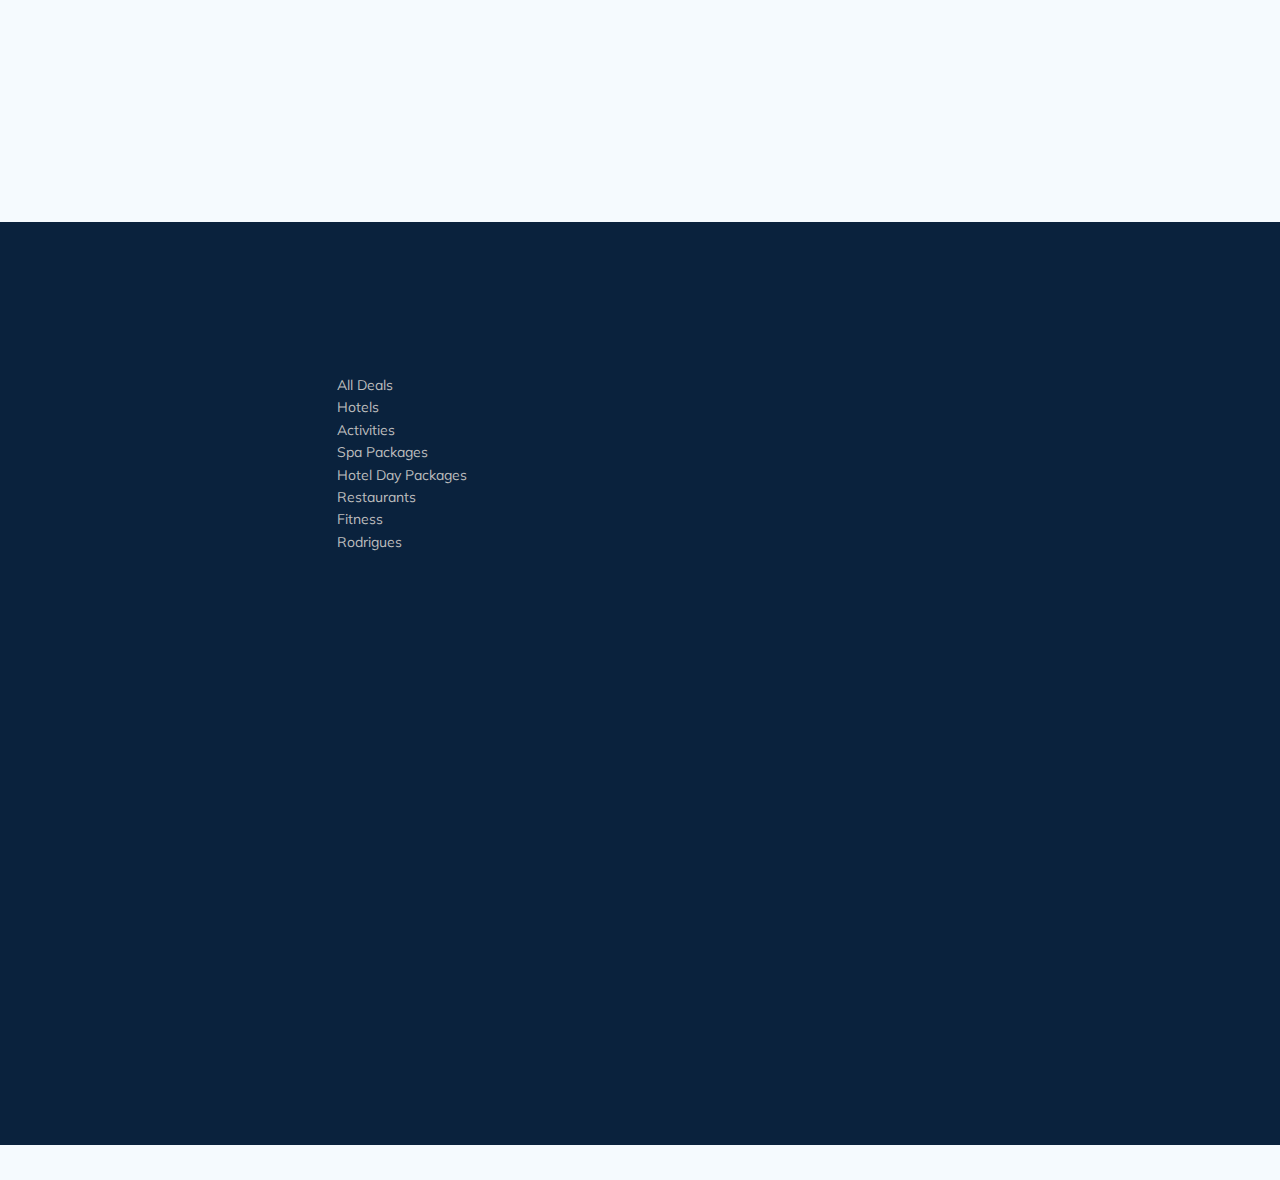
==== commit c8a5f2bb: "map" ====
--- a/best-tour-plan/index.html
+++ b/best-tour-plan/index.html
@@ -3,6 +3,8 @@
 <head>
     <meta charset="UTF-8">
     <meta name="viewport" content="width=device-width, initial-scale=1.0">
+    <link rel="shortcut icon" href="image/favicon.ico" type="image/x-icon">
+    <link rel="icon" href="./image/favicon.ico" type="image/x-icon">
     <title>Best tour plan - Booking Hotel</title>
     <link rel="preconnect" href="https://fonts.gstatic.com">
     <link href="https://fonts.googleapis.com/css2?family=Mulish:wght@400;600;700&family=Nunito:wght@400;600;700;800&display=swap" rel="stylesheet">
@@ -115,18 +117,18 @@
               <!-- Additional required wrapper -->
             <div class="swiper-wrapper">
               <!-- Slides -->
-              <div class="swiper-slide hotel-slider__item" data-aos="fade-right" data-aos-duration="3000"><img class="hotel-slider__img" src="image/slaider-1.jpg" alt="slider" width="728" height="450"></div>
-              <div class="swiper-slide hotel-slider__item" data-aos="fade-right" data-aos-duration="3000"><img class="hotel-slider__img" src="image/slaider-2.jpg" alt="slider" width="728" height="450"></div>
-              <div class="swiper-slide hotel-slider__item" data-aos="fade-right" data-aos-duration="3000"><img class="hotel-slider__img" src="image/slaider-3.jpg" alt="slider" width="728" height="450"></div>
-              <div class="swiper-slide hotel-slider__item" data-aos="fade-right" data-aos-duration="3000"><img class="hotel-slider__img" src="image/slaider-4.jpg" alt="slider" width="728" height="450"></div>
-              <div class="swiper-slide hotel-slider__item" data-aos="fade-right" data-aos-duration="3000"><img class="hotel-slider__img" src="image/slaider-5.jpg" alt="slider" width="728" height="450"></div>
+              <div class="swiper-slide hotel-slider__item"><img class="hotel-slider__img" src="image/slaider-1.jpg" alt="slider" width="728" height="450"></div>
+              <div class="swiper-slide hotel-slider__item"><img class="hotel-slider__img" src="image/slaider-2.jpg" alt="slider" width="728" height="450"></div>
+              <div class="swiper-slide hotel-slider__item"><img class="hotel-slider__img" src="image/slaider-3.jpg" alt="slider" width="728" height="450"></div>
+              <div class="swiper-slide hotel-slider__item"><img class="hotel-slider__img" src="image/slaider-4.jpg" alt="slider" width="728" height="450"></div>
+              <div class="swiper-slide hotel-slider__item"><img class="hotel-slider__img" src="image/slaider-5.jpg" alt="slider" width="728" height="450"></div>
             </div>
               <!-- If we need navigation buttons -->
             <button class="hotel-slider__button  hotel-slider__button--next"></button>
             <button class="hotel-slider__button  hotel-slider__button--prev"></button>
           </div>
           <div class="hotel-grid__rigth">
-            <div class="booking hotel__booking" data-aos="fade-left" data-aos-duration="3000">
+            <div class="booking hotel__booking">
               <div class="booking__info">
                 <div class="booking__price">
                   <span class="booking__start">price starts as</span>
@@ -134,7 +136,7 @@
                   <span class="booking__per-room">per room / night</span>
                 </div>
                   <!-- /.booking__price -->
-                <div class="booking__room" data-aos="fade-left" data-aos-duration="4000">
+                <div class="booking__room">
                   <div class="booking__text">
                     <img src="image/user.svg" alt="icon: user" class="booking__icon">
                     <span class="booking__description">2 x Guests</span>
@@ -158,7 +160,9 @@
                 <button class="button booking__button" data-path="form-popup">View Other Options</button>
             </div>
             <!-- /.booking -->
-            <div class="map" id="map"></div>
+            <div class="ymap-container">
+              <div class="map" id="map-yandex"></div>
+            </div>
             <!-- /.map -->
           </div>
         </div>
@@ -341,7 +345,7 @@
         <span class="newsletter-title__subscribe">Newsletter</span>
       </h2>
       <form action="send1.php" method="POST" class="subscribe newsletter__subscribe form" novalidate="novalidate">
-        <input type="email" class="subscribe__input" placeholder="Your email address*" name="newsletter-mail" aria-invalid="true" required>
+        <input type="email" class="subscribe__input" placeholder="Your email address*" name="email" aria-invalid="true" required>
         <button class="subscribe__button" type="submit">Send</button>
       </form>
     </div>
@@ -351,7 +355,7 @@
   <section class="reviews">
     <div class="container">
       <h2 class="reviews-title">What people think about&nbsp;us</h2>
-      <div class="swiper-container reviews-slider" data-aos="fade-left" data-aos-duration="3000">
+      <div class="swiper-container reviews-slider">
         <div class="swiper-wrapper">
           <div class="swiper-slide">
             <div class="reviews-slider__item">
@@ -463,7 +467,7 @@
     <footer class="footer">
       <div class="container">
         <div class="footer-wrapper">
-          <a class="footer-logo__link" href="index.html" data-aos="fade-down"><img class="logo footer__logo" src="image/verrical-logo.svg" alt="Bes Tour Plan"></a>
+          <a class="footer-logo-link" href="index.html" data-aos="fade-down"><img class="logo footer__logo" src="image/verrical-logo.svg" alt="Bes Tour Plan"></a>
           <div class="footer__list footer__categories">
             <h3 class="footer__title footer__title--mb" data-aos="fade-down">ALL CATEGORIES</h3>
             <ul class="footer__ul">
@@ -523,9 +527,9 @@
                   <img class="footer__icon" src="image/phone-call-footer.svg" alt="icon footer">
                 </div>  
                 <div class="footer__span">
-                  <div>Tel (business hours): <a class="footer__span-link footer__link--nospace" href="tel:+2691500">269 1500</a></div>
-                  <div>Tel (hotline) Monday-Saturday: <a class="footer__span-link footer__link--nospace" href="tel:+52566138">52-56-61-38</a> (08:00 am – 20:00 pm)</div>
-                  <div>Tel (hotline) Sunday: <a class="footer__span-link footer__link--nospace" href="tel:+52566138">52-56-61-38</a> (08:00 am – 14:00 pm)</div>
+                  <div>Tel (business hours): <a class="footer__span-link footer__link-nospace" href="tel:+2691500">269 1500</a></div>
+                  <div>Tel (hotline) Monday-Saturday: <a class="footer__span-link footer__link-nospace" href="tel:+52566138">52-56-61-38</a> (08:00 am – 20:00 pm)</div>
+                  <div>Tel (hotline) Sunday: <a class="footer__span-link footer__link-nospace" href="tel:+52566138">52-56-61-38</a> (08:00 am – 14:00 pm)</div>
                 </div>  
               </li>
               <li class="footer__item footer__item--mb2">
@@ -545,10 +549,10 @@
                 <input class="input footer__input" type="text" placeholder="Your Full Name*" required name="name" minlength="2">
               </div>
               <div class="footer__input-group">
-                <input class="input footer__input phone-mask" type="tel" placeholder="Phone Number*" required name="phone" minlength="11" maxlength="11">
+                <input class="input footer__input phone-mask" type="tel" placeholder="Phone Number*" required name="phone" minlength="18" maxlength="18">
               </div>
               <textarea class="footer__message" cols="30" rows="10" placeholder="Message" name="message"></textarea>
-              <button class="modal__form-button footer__button" type="submit">Send</button>
+              <button class="footer__button" type="submit">Send</button>
               <span class="footer__info">* Required Fields</span>
             </form>
           </div>
@@ -576,19 +580,19 @@
         <div class="modal__contact-form">
           <h3 class="modal__title">Booking</h3>
           <form action="send1.php" method="POST" class="form modal__form"> 
-            <input class="input modal__input" type="text" placeholder="Your Full Name*" name="name" required>
-            <input class="input modal__input" type="tel" placeholder="Phone Number*" name="phone" required>
-            <input type="text" class="modal__input" placeholder="Your email address" name="email">
+            <input class="input modal__input" type="text" placeholder="Your Full Name*" name="name" required minlength="2">
+            <input class="input modal__input phone-mask" type="tel" placeholder="Phone Number*" name="phone" required minlength="18" maxlength="18">
+            <input type="email" class="modal__input" placeholder="Your email address" name="email" required>
             <textarea class="modal__message" cols="30" rows="10" placeholder="Message" name="message"></textarea>
             <div class="modal__form-wrapper">
               <button class="button modal__button" type="submit">Send</button>
               <span class="modal__info">* Required Fields</span>
             </div>
           </form>
+        </div>
       </div>
       <!-- /.modal__dialog -->
     </div>
     <!-- /.modal -->
-    
 </body>
 </html>--- a/best-tour-plan/css/style.css
+++ b/best-tour-plan/css/style.css
@@ -14,6 +14,38 @@
   position: absolute;
   top: 55px;
   z-index: 50;
+}
+
+.search__button:hover,
+.subscribe__button:hover {
+  background-color: #0A223D;
+}
+
+.button:hover,
+.card-button:hover,
+.footer__button:hover {
+  color: #EC1F46;
+  background-color: #d8e610;
+}
+
+.user__name:hover {
+  color: #EC1F46;
+}
+
+.breadCrumb a:hover {
+  background-color: red;
+}
+
+.footer a:hover {
+  color: #fff;
+}
+
+.footer__link:hover {
+  filter: brightness(150%);
+}
+
+.footer-bottom a:hover {
+  color: #EC1F46;
 }
 
 * {
@@ -391,7 +423,7 @@
   display: flex;
   align-items: center;
   justify-content: space-between;
-  padding-top: 40px;
+  padding-top: 39px;
   padding-bottom: 40px;
 }
 
@@ -501,6 +533,30 @@
   text-transform: uppercase;
 }
 
+.menu__item-link::before {
+  content: "";
+  position: absolute;
+  width: 0;
+  left: auto;
+  right: 0;
+  background-color: #EC1F46;
+  height: 4px;
+  bottom: -37px;
+  transition: all 0.5s;
+}
+
+.menu__item-link:hover {
+  color: #EC1F46;
+  left: 0;
+  right: auto;
+}
+
+.menu__item-link:hover::before {
+  width: 100%;
+  left: 0;
+  right: auto;
+}
+
 .breadCrumb {
   padding-top: 19px;
   padding-bottom: 18px;
@@ -523,7 +579,7 @@
 
 .hotel {
   padding-top: 24px;
-  padding-bottom: 70px;
+  padding-bottom: 66px;
 }
 
 .hotel-info {
@@ -1076,7 +1132,7 @@
 
 .newsletter {
   position: relative;
-  padding: 101px 0 87px 0;
+  padding: 99px 0 87px 0;
   background-image: url(../image/newsletter-bg.jpg);
   background-repeat: no-repeat;
   background-size: cover;
@@ -1164,6 +1220,7 @@
   line-height: 15px;
   color: #fff;
   cursor: pointer;
+  border-radius: 0px 4px 4px 0px;
 }
 
 .reviews {
@@ -1174,8 +1231,8 @@
   font-family: Mulish;
   font-style: normal;
   font-weight: bold;
-  font-size: 38px;
-  line-height: 47px;
+  font-size: 36px;
+  line-height: 43px;
   text-align: center;
   text-transform: uppercase;
   margin-top: 2px;
@@ -1222,7 +1279,7 @@
 .reviews-slider__button {
   position: absolute;
   z-index: 99;
-  top: 50%;
+  top: 46%;
   transform: translateY(-50%);
   width: 30px;
   height: 30px;
@@ -1251,7 +1308,7 @@
   align-items: center;
   position: relative;
   background-color: #fff;
-  padding: 0 62px 30px;
+  padding: 0 96px 30px;
   border-radius: 8px;
   height: 280px;
 }
@@ -1406,7 +1463,7 @@
   align-items: start;
 }
 
-.footer__logo {
+.footer-logo-link {
   max-width: 168px;
   margin-top: 10px;
   height: 169px;
@@ -1442,24 +1499,25 @@
 .footer__links {
   display: flex;
   align-items: center;
-  min-width: 86px;
-  padding-top: 6px;
+  min-width: 82px;
+  padding-top: 2px;
   justify-content: space-between;
 }
 
-.footer__link--nospace {
+.footer__link-nospace {
   white-space: nowrap;
 }
 
 .footer__contact-details {
   grid-column: span 2;
-  margin-top: 13px;
+  margin-top: 7px;
 }
 
 .footer__contact-form {
   grid-column: span 2;
   margin-bottom: 75px;
-  margin-top: 13px;
+  margin-top: -5px;
+  padding-left: 5px;
 }
 
 .footer__form {
@@ -1467,7 +1525,7 @@
   align-items: start;
   justify-content: space-between;
   flex-wrap: wrap;
-  margin-top: 17px;
+  margin-top: 20px;
   padding-left: 3px;
 }
 
@@ -1494,7 +1552,7 @@
 }
 
 .footer__title--inline {
-  margin: 5px 47px 0 2px;
+  margin: -4px 47px 0 6px;
 }
 
 .footer__item {
@@ -1686,7 +1744,7 @@
   font-family: Mulish;
   font-size: 12px;
   line-height: 15px;
-  color: #BDBDBD;
+  color: #333333;
 }
 
 .modal__message {
@@ -1830,6 +1888,10 @@
     margin-bottom: 30px;
     width: 100%;
   }
+  .hotel-slider__button--prev, .hotel-slider__button--next {
+    width: 9px;
+    height: 16px;
+  }
   .hotel-slider__img {
     width: 100%;
   }
@@ -1883,7 +1945,7 @@
     grid-template-rows: min-content 1fr;
     grid-gap: 0px;
   }
-  .footer__logo {
+  .footer-logo-link {
     grid-column: span 1;
     grid-row: 1 / 2;
     max-width: 104px;
@@ -1965,7 +2027,7 @@
     z-index: 99;
   }
   .header__search {
-    margin-right: 71px;
+    margin-right: 66px;
     margin-left: 47px;
   }
   .header .user__name {
@@ -1982,6 +2044,9 @@
   .menu {
     justify-content: space-around;
   }
+  .hotel {
+    padding-bottom: 60px;
+  }
   .hotel-info__offer {
     padding: 4px 8px;
   }
@@ -2019,21 +2084,28 @@
   .ratting {
     flex-basis: auto;
   }
+  .newsletter {
+    padding: 92px 0 92px 0;
+  }
   .reviews {
-    padding: 27px 0 60px 0;
+    padding: 19px 0 60px 0;
   }
   .reviews-slider__item {
     margin: 45px auto -15px;
-    padding: 0 30px 30px;
+    padding: 0 0px 30px;
   }
   .reviews-slider__profile {
-    padding: 0 34px 30px;
+    padding: 0 66px 0px;
+    height: 299px;
   }
   .reviews-slider__avatar {
-    margin-bottom: 5px;
+    margin-bottom: 8px;
+  }
+  .reviews-slider__button {
+    top: 47%;
   }
   .activities {
-    padding: 60px 20px 50px 20px;
+    padding: 43px 20px 50px 20px;
   }
   .activities__card {
     height: 255px;
@@ -2054,8 +2126,8 @@
     margin-left: 2px;
   }
   .footer__social-network {
-    margin-top: 16px;
-    margin-left: 0px;
+    margin-top: 10px;
+    margin-left: -4px;
   }
   .footer__links {
     min-width: 82px;
@@ -2064,17 +2136,20 @@
     height: 109px;
   }
   .footer__categories, .footer__legal {
-    margin-top: 38px;
+    margin-top: 25px;
     margin-left: 2px;
   }
   .footer__legal {
-    margin-top: 38px;
+    margin-top: 25px;
   }
   .footer__information {
-    margin-top: 39px;
+    margin-top: 26px;
   }
   .footer__title--mb {
     margin: 0 0 17px 0;
+  }
+  .footer__title--inline {
+    margin: -4px 43px 0 6px;
   }
   .footer__text {
     margin-bottom: 21px;
@@ -2088,6 +2163,12 @@
   }
   .footer-bottom {
     margin-left: 3px;
+  }
+  .footer__contact-form {
+    padding-left: 0;
+  }
+  .footer__form {
+    padding-left: 0;
   }
 }
 
@@ -2560,6 +2641,7 @@
     max-width: 107px;
     justify-content: space-between;
     margin-top: 20px;
+    margin-left: 6px;
   }
   .footer__info {
     flex-basis: 100%;
@@ -2598,6 +2680,7 @@
     padding-top: 17px;
   }
   .hotel {
+    margin-bottom: 0;
     padding-top: 0;
     padding-bottom: 40px;
   }
@@ -2605,6 +2688,10 @@
     height: 179px;
     margin-bottom: 18px;
   }
+  .hotel-slider__button--prev, .hotel-slider__button--next {
+    width: 4px;
+    height: 7px;
+  }
   .hotel-info__left {
     padding-top: 4px;
   }
@@ -2658,7 +2745,7 @@
     margin-bottom: 11px;
   }
   .activities {
-    padding-top: 54px;
+    padding-top: 47px;
     padding-bottom: 40px;
   }
   .activities-title {
@@ -2700,11 +2787,13 @@
     margin-bottom: 9px;
   }
   .footer__contact-form {
+    margin-top: 31px;
     margin-bottom: 10px;
   }
   .footer__form {
-    margin-top: 9px;
+    margin-top: -15px;
     margin-left: -2px;
+    margin-right: 3px;
   }
   .footer__message {
     margin-bottom: 14px;
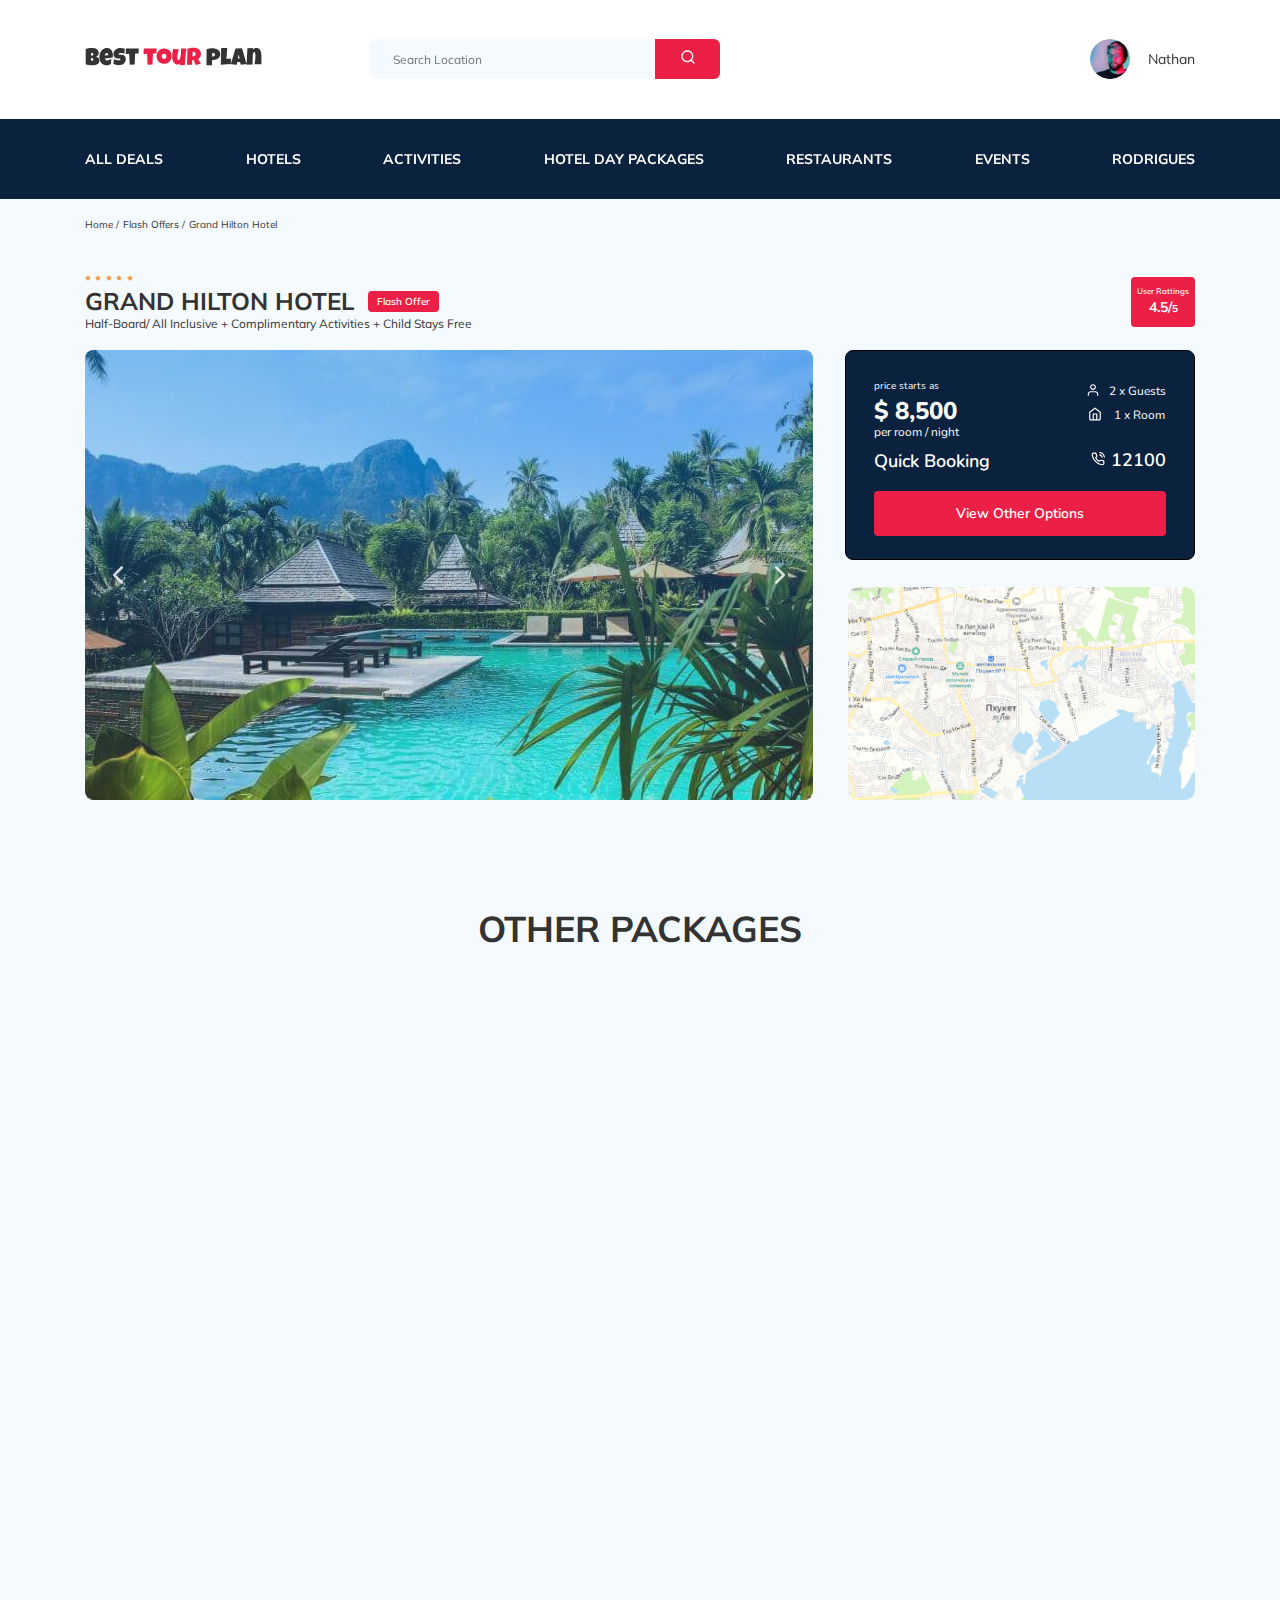
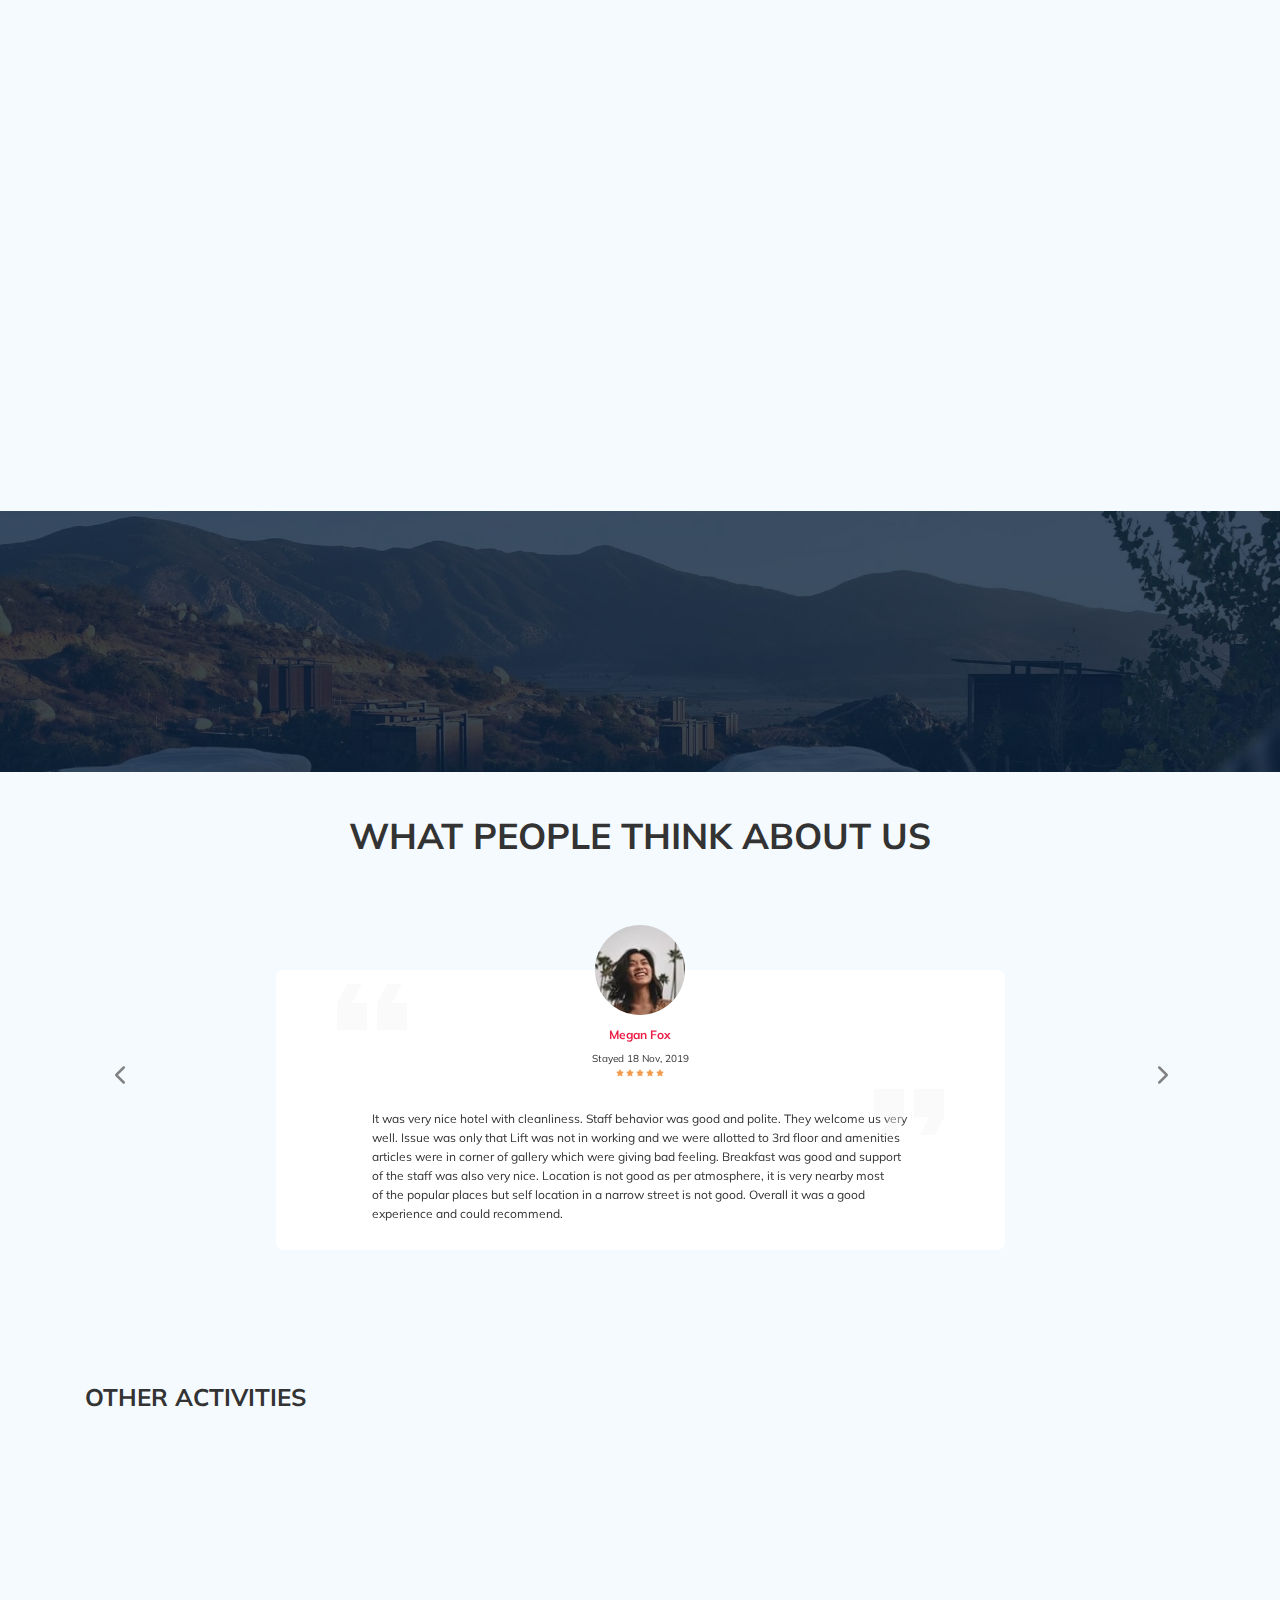
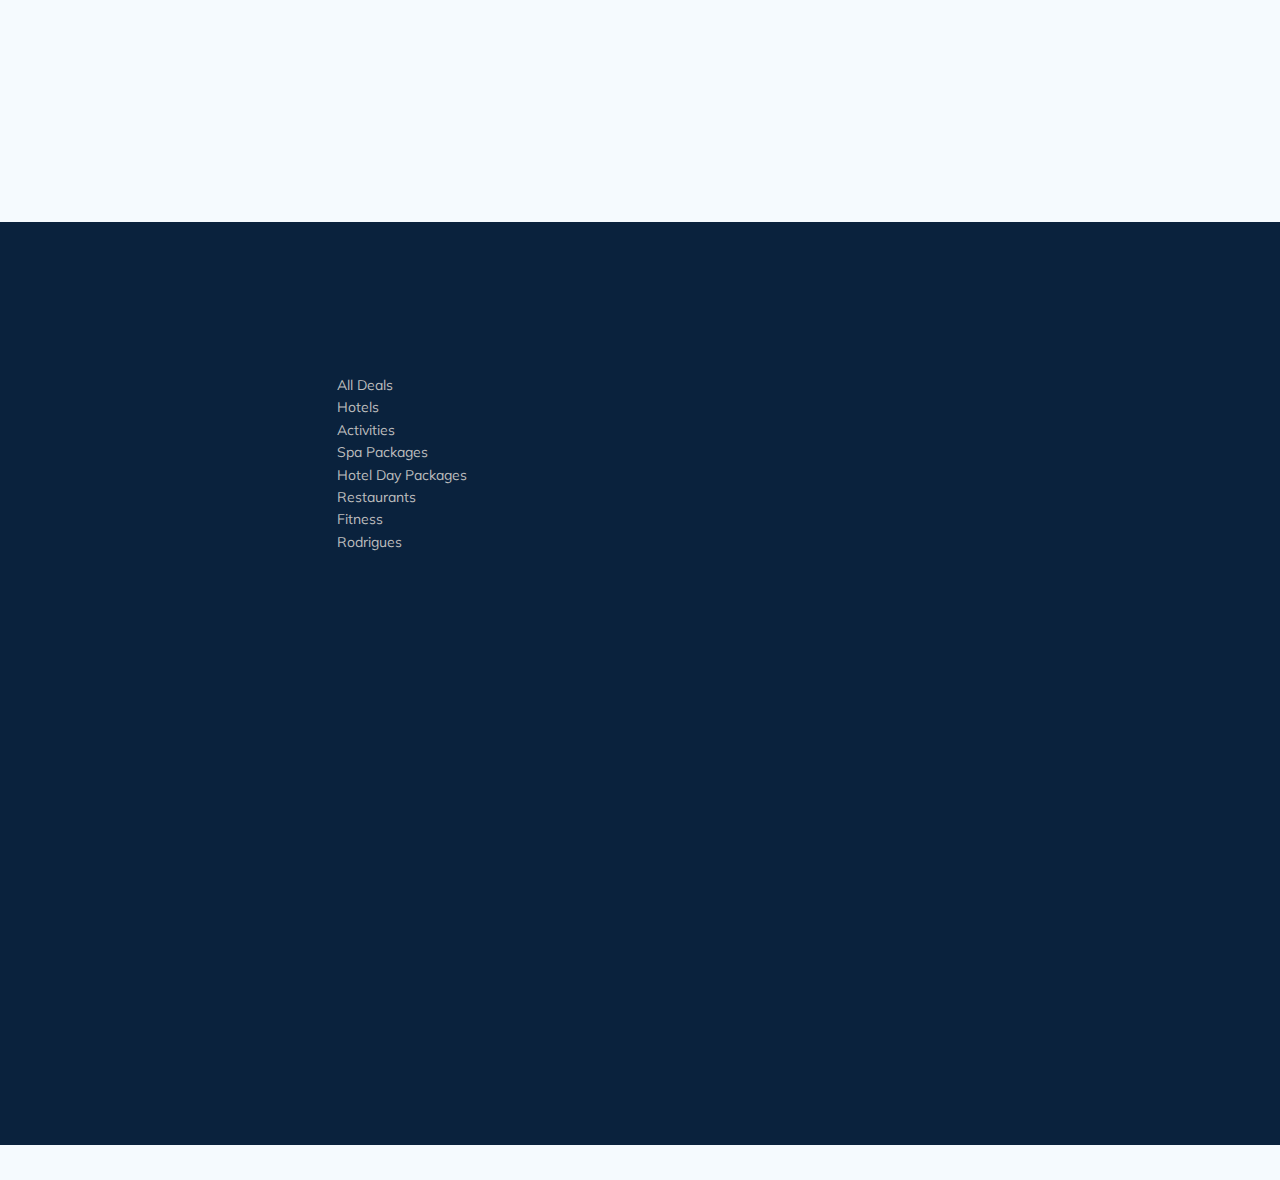
==== commit 55cd7b96: "MAP_2" ====
--- a/best-tour-plan/index.html
+++ b/best-tour-plan/index.html
@@ -11,7 +11,6 @@
     <link rel="stylesheet" href="css/swiper-bundle.min.css">
     <link rel="stylesheet" href="css/aos.css">
     <link rel="stylesheet" href="css/style.css">
-    <script src="https://api-maps.yandex.ru/2.1/?apikey=8a66a828-e07d-4844-b095-63c382f97d7a&lang=ru_RU" type="text/javascript"></script>
     <script src="js/swiper-bundle.min.js" defer></script>
     <script src="js/jquery.min.js" defer></script>
     <script src="js/jquery.min.mask.js" defer></script>
@@ -161,6 +160,7 @@
             </div>
             <!-- /.booking -->
             <div class="ymap-container">
+              <img src="image/map.png" alt="map" class="ymap-container-img">
               <div class="map" id="map-yandex"></div>
             </div>
             <!-- /.map -->
--- a/best-tour-plan/css/style.css
+++ b/best-tour-plan/css/style.css
@@ -862,11 +862,15 @@
   margin-left: 1px;
 }
 
-.map {
+.ymap-container {
   width: 347px;
   height: 213px;
   border-radius: 10px;
   overflow: hidden;
+}
+
+.map {
+  width: 100%;
 }
 
 .otherPackages {
@@ -1898,7 +1902,7 @@
   .booking {
     max-width: 340px;
   }
-  .map {
+  .ymap-container {
     height: 210px;
   }
   .reviews {
@@ -2078,7 +2082,7 @@
     max-width: 48%;
     padding: 28px 18px 28px 20px;
   }
-  .map {
+  .ymap-container {
     max-width: 48%;
   }
   .ratting {
@@ -2500,7 +2504,7 @@
   .booking {
     min-width: 100%;
   }
-  .map {
+  .ymap-container {
     min-width: 100%;
   }
   .newsletter {
